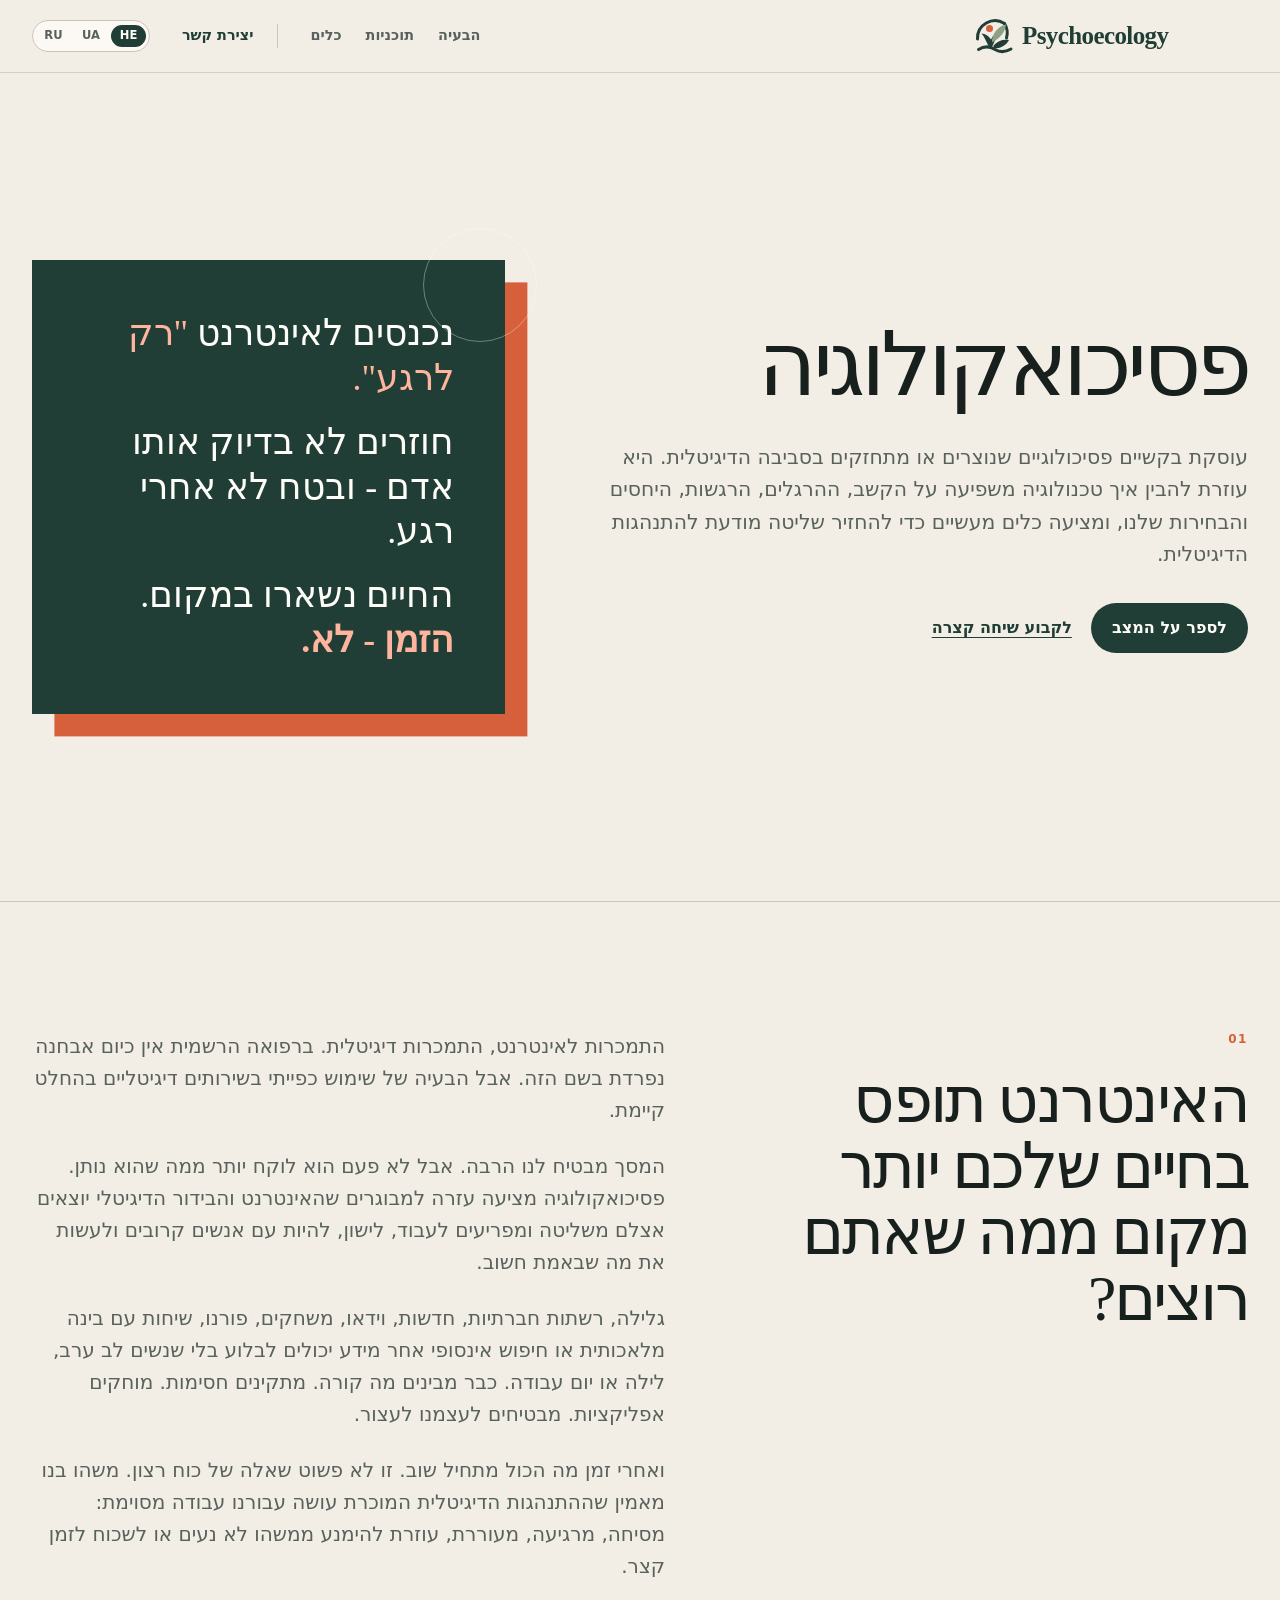
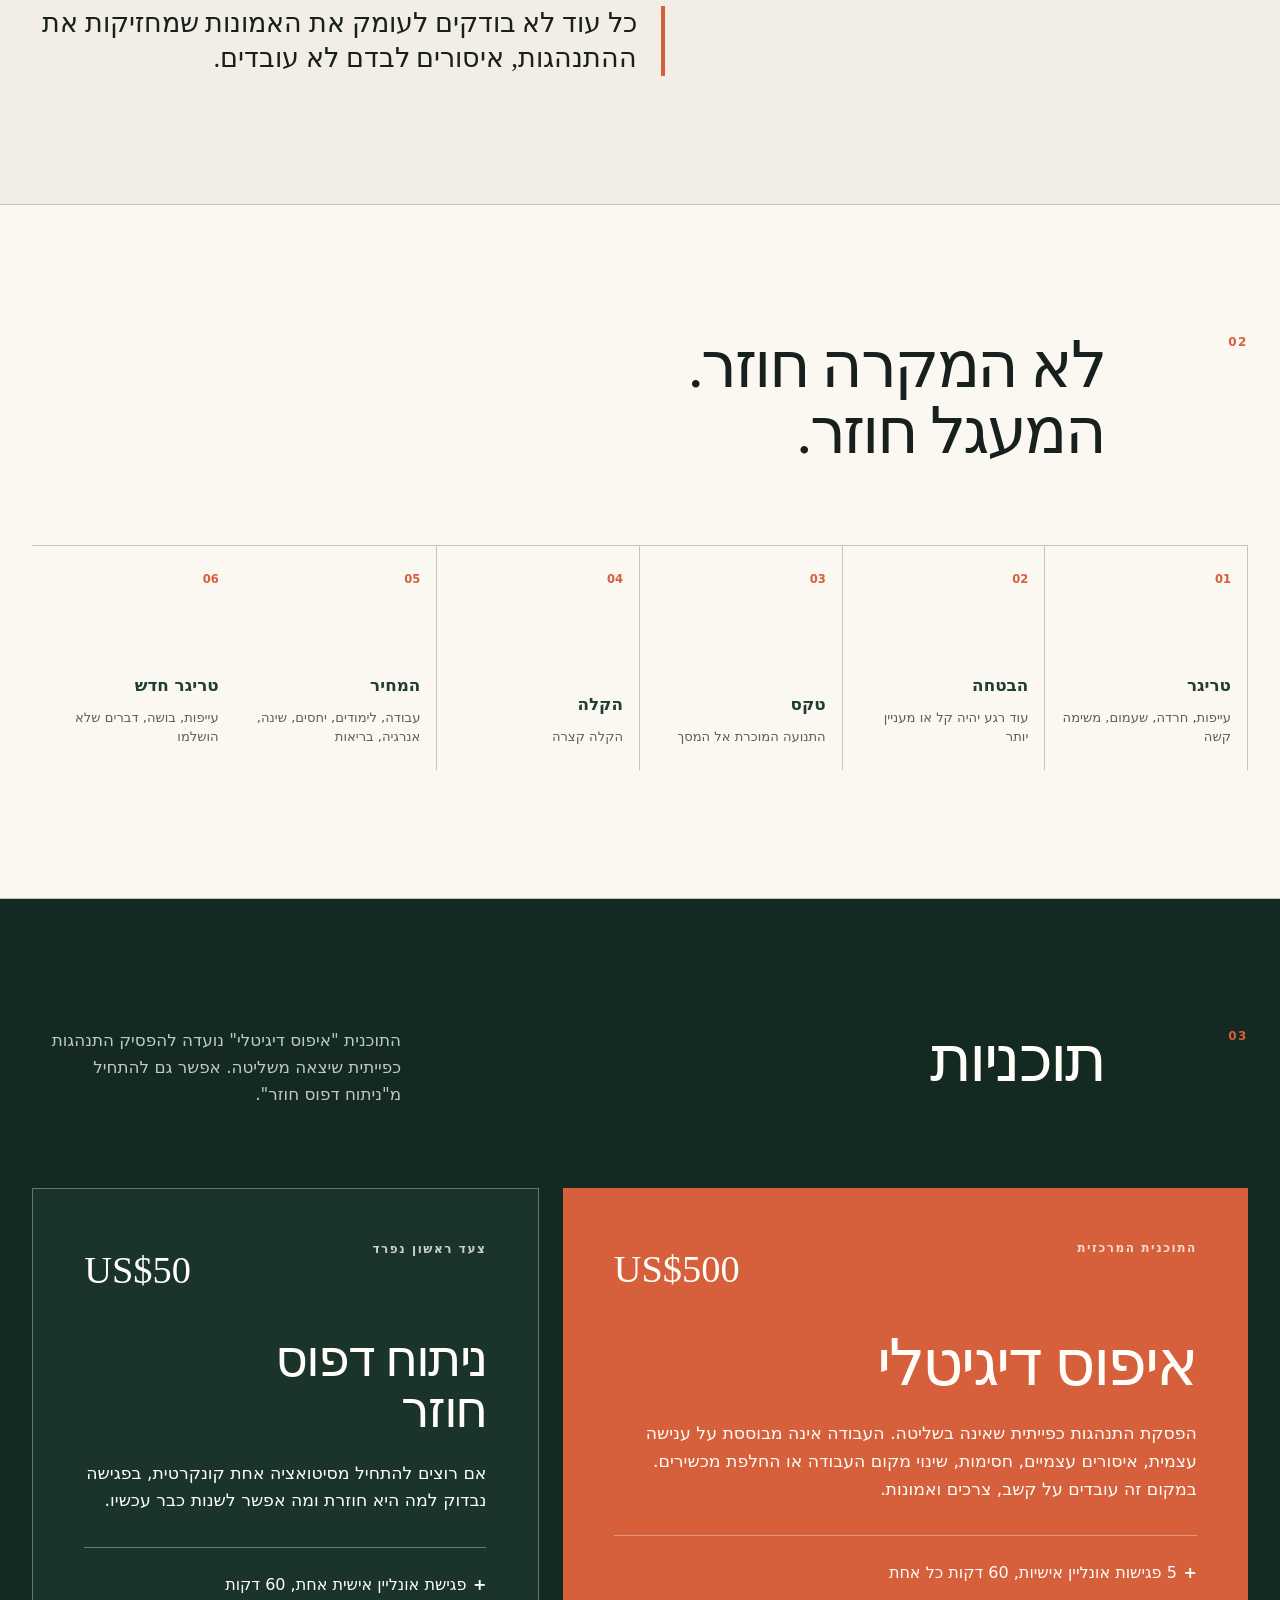
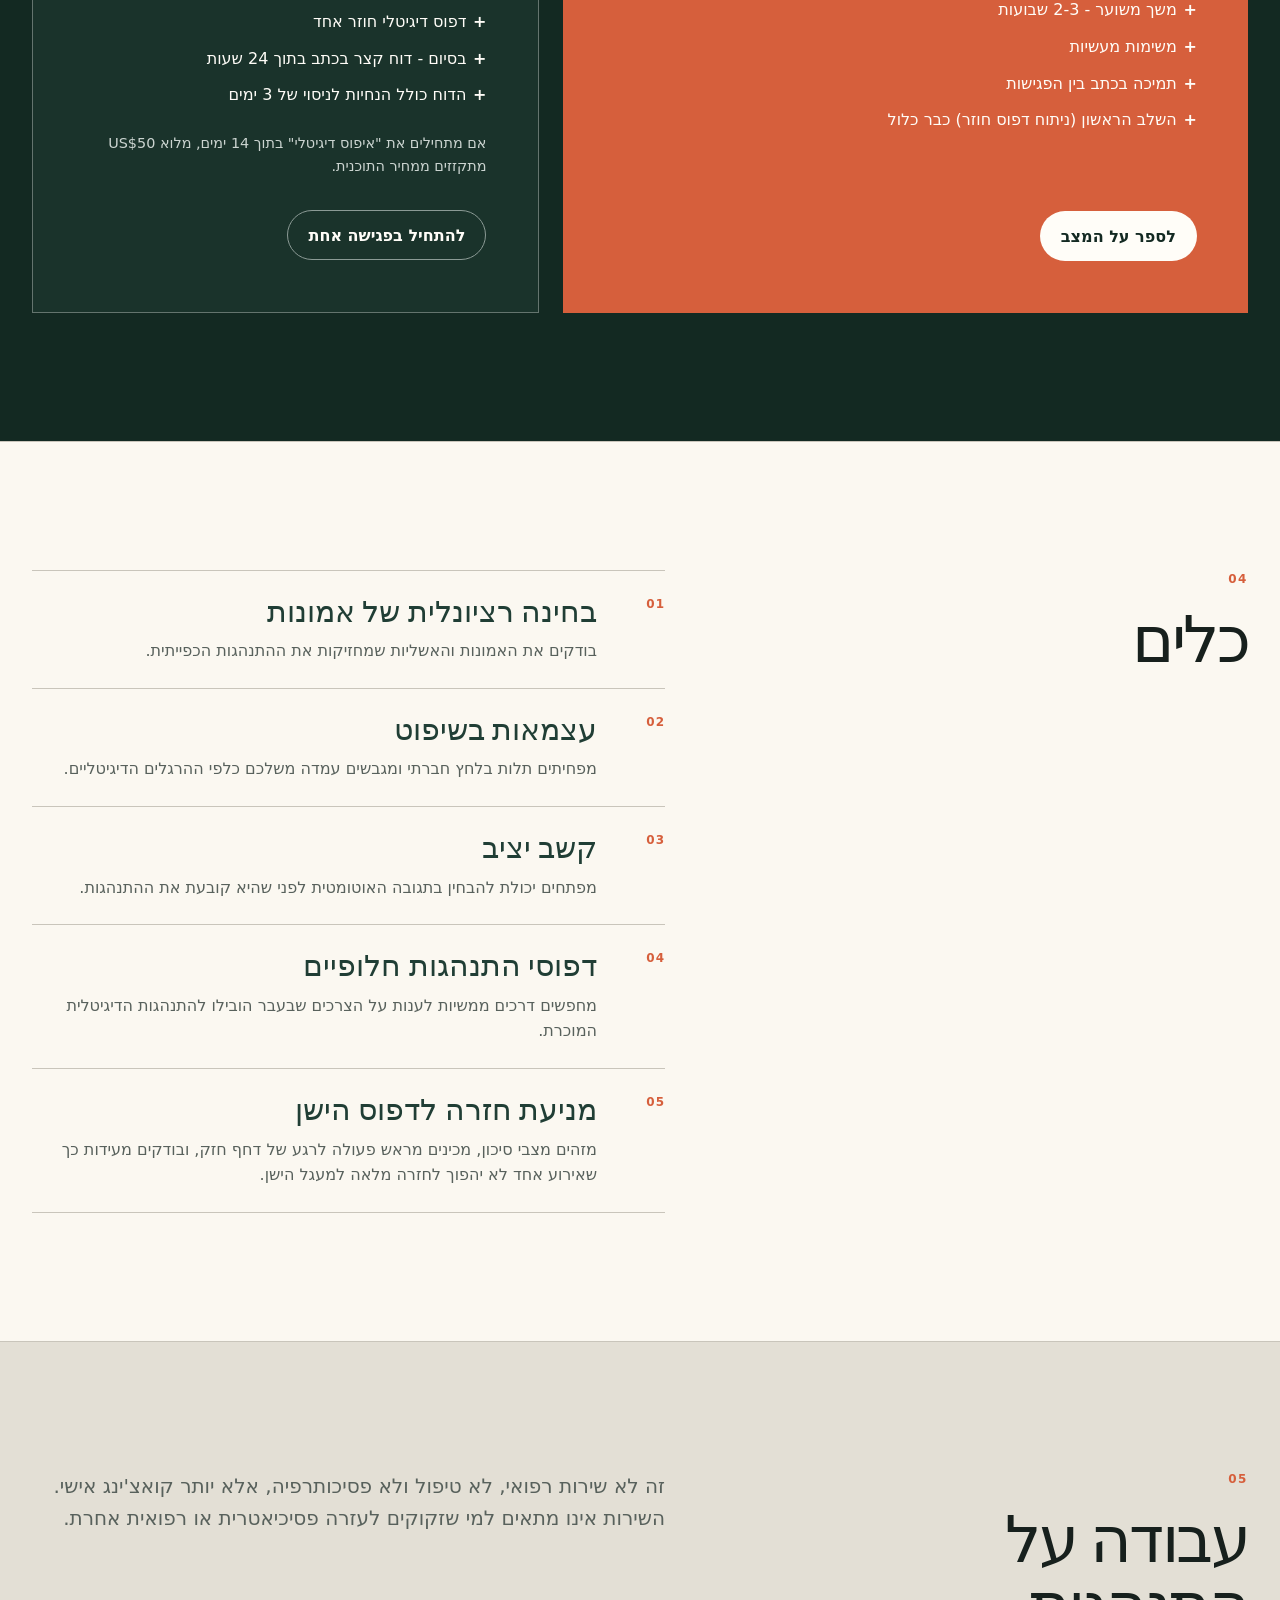
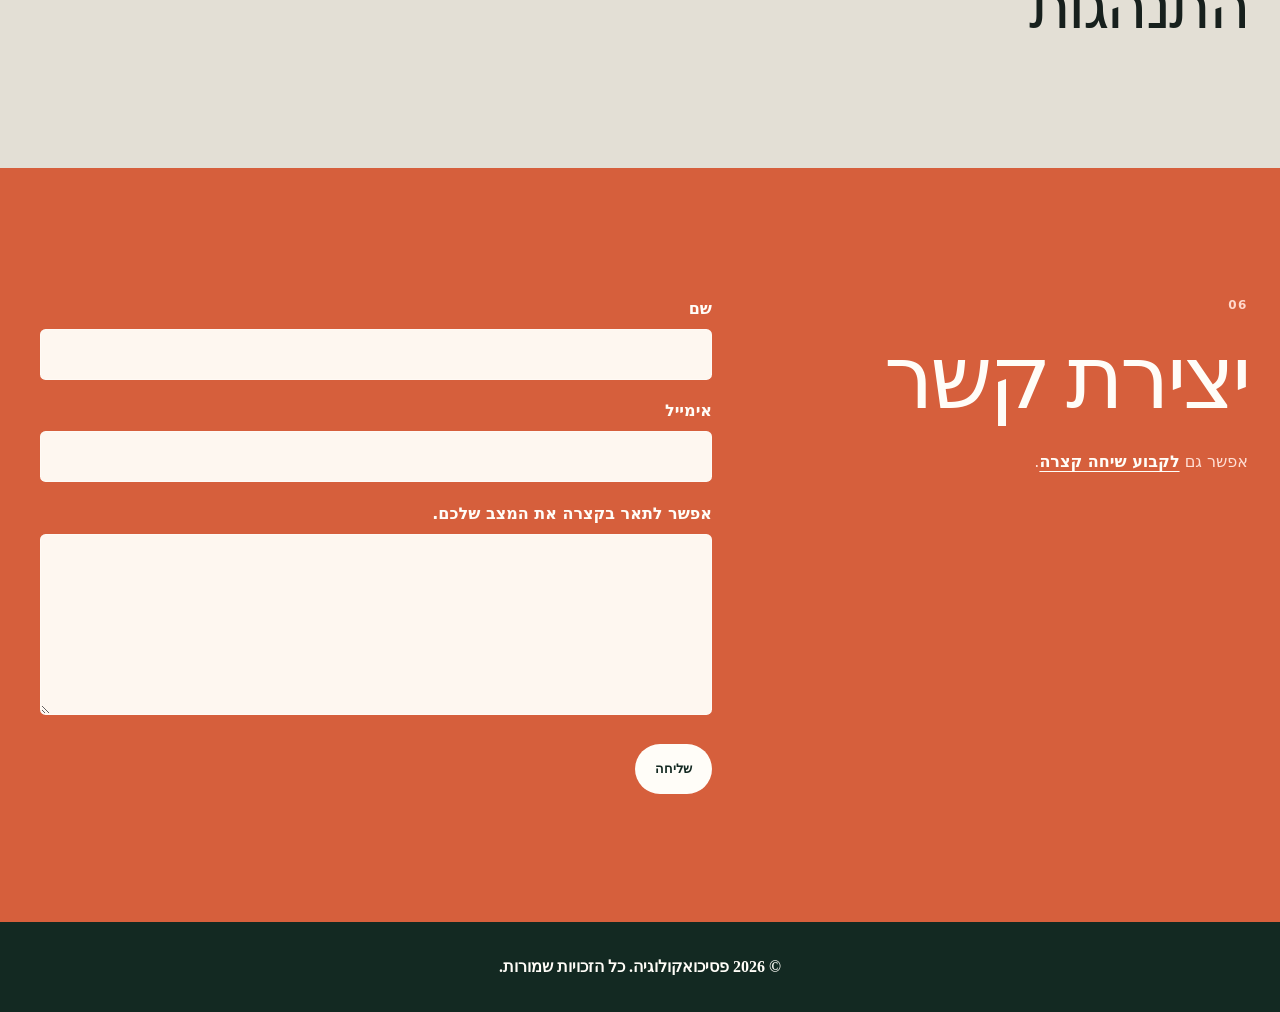
==== he/index.html @ 7402ca93 "Add Hebrew Psychoecology page" ====
<!doctype html>
<html lang="he" dir="rtl">
<head>
  <meta charset="utf-8">
  <meta name="viewport" content="width=device-width, initial-scale=1">
  <meta name="description" content="פסיכואקולוגיה - כלים מעשיים לחיים בסביבה דיגיטלית ועזרה למבוגרים שמתקשים לשלוט בשימוש באינטרנט ובשירותים דיגיטליים.">
  <link rel="canonical" href="https://psychoecology.com/he/">
  <link rel="alternate" hreflang="ru" href="https://psychoecology.com/">
  <link rel="alternate" hreflang="uk" href="https://psychoecology.com/uk/">
  <link rel="alternate" hreflang="he" href="https://psychoecology.com/he/">
  <link rel="alternate" hreflang="x-default" href="https://psychoecology.com/">
  <link rel="icon" type="image/svg+xml" sizes="any" href="../assets/favicon-v3.svg?v=3">
  <title>פסיכואקולוגיה | עזרה בשימוש כפייתי באינטרנט ובדיגיטל</title>
  <link rel="stylesheet" href="../styles.css">
  <link rel="stylesheet" href="../multilingual.css">
</head>
<body>
  <a class="skip-link" href="#content">מעבר לתוכן</a>

  <header class="site-header">
    <div class="shell header-inner">
      <a class="wordmark" href="#top" aria-label="Psychoecology, תחילת העמוד"><img src="../assets/psychoecology-logo-v3.svg" alt="Psychoecology"></a>
      <nav aria-label="ניווט ראשי">
        <a href="#problem">הבעיה</a>
        <a href="#offers">תוכניות</a>
        <a href="#approach">כלים</a>
      </nav>
      <a class="header-contact" href="#contact">יצירת קשר</a>
      <div class="language-switcher" dir="ltr" aria-label="שפה">
        <a href="/" aria-label="Русский">RU</a>
        <a href="/uk/" aria-label="Українська">UA</a>
        <a href="/he/" aria-current="page" aria-label="עברית">HE</a>
      </div>
    </div>
  </header>

  <main id="content">
    <section class="hero" id="top" aria-labelledby="page-title">
      <div class="shell hero-grid">
        <div class="hero-copy">
          <h1 id="page-title">פסיכואקולוגיה</h1>
          <p class="hero-lead">עוסקת בקשיים פסיכולוגיים שנוצרים או מתחזקים בסביבה הדיגיטלית. היא עוזרת להבין איך טכנולוגיה משפיעה על הקשב, ההרגלים, הרגשות, היחסים והבחירות שלנו, ומציעה כלים מעשיים כדי להחזיר שליטה מודעת להתנהגות הדיגיטלית.</p>
          <div class="hero-actions">
            <a class="button button-primary" href="#contact">לספר על המצב</a>
            <a class="text-link" href="https://calendly.com/psychoecology/20min" target="_blank" rel="noopener noreferrer">לקבוע שיחה קצרה</a>
          </div>
        </div>

        <blockquote class="opening">
          <p>נכנסים לאינטרנט <span>"רק לרגע".</span></p>
          <p>חוזרים לא בדיוק אותו אדם - ובטח לא אחרי רגע.</p>
          <p>החיים נשארו במקום. <strong>הזמן - לא.</strong></p>
        </blockquote>
      </div>
    </section>

    <section class="section recognition" id="problem" aria-labelledby="problem-title">
      <div class="shell split">
        <div>
          <p class="section-number">01</p>
          <h2 id="problem-title">האינטרנט תופס בחיים שלכם יותר מקום ממה שאתם רוצים?</h2>
        </div>
        <div class="body-copy">
          <p>התמכרות לאינטרנט, התמכרות דיגיטלית. ברפואה הרשמית אין כיום אבחנה נפרדת בשם הזה. אבל הבעיה של שימוש כפייתי בשירותים דיגיטליים בהחלט קיימת.</p>
          <p>המסך מבטיח לנו הרבה. אבל לא פעם הוא לוקח יותר ממה שהוא נותן. פסיכואקולוגיה מציעה עזרה למבוגרים שהאינטרנט והבידור הדיגיטלי יוצאים אצלם משליטה ומפריעים לעבוד, לישון, להיות עם אנשים קרובים ולעשות את מה שבאמת חשוב.</p>
          <p>גלילה, רשתות חברתיות, חדשות, וידאו, משחקים, פורנו, שיחות עם בינה מלאכותית או חיפוש אינסופי אחר מידע יכולים לבלוע בלי שנשים לב ערב, לילה או יום עבודה. כבר מבינים מה קורה. מתקינים חסימות. מוחקים אפליקציות. מבטיחים לעצמנו לעצור.</p>
          <p>ואחרי זמן מה הכול מתחיל שוב. זו לא פשוט שאלה של כוח רצון. משהו בנו מאמין שההתנהגות הדיגיטלית המוכרת עושה עבורנו עבודה מסוימת: מסיחה, מרגיעה, מעוררת, עוזרת להימנע ממשהו לא נעים או לשכוח לזמן קצר.</p>
          <p class="pull-line">כל עוד לא בודקים לעומק את האמונות שמחזיקות את ההתנהגות, איסורים לבדם לא עובדים.</p>
        </div>
      </div>
    </section>

    <section class="section loop-section" aria-labelledby="loop-title">
      <div class="shell">
        <div class="section-heading">
          <p class="section-number">02</p>
          <h2 id="loop-title">לא המקרה חוזר. המעגל חוזר.</h2>
        </div>
        <ol class="loop" aria-label="מעגל של התנהגות דיגיטלית">
          <li><span>01</span><strong>טריגר</strong><small>עייפות, חרדה, שעמום, משימה קשה</small></li>
          <li><span>02</span><strong>הבטחה</strong><small>עוד רגע יהיה קל או מעניין יותר</small></li>
          <li><span>03</span><strong>טקס</strong><small>התנועה המוכרת אל המסך</small></li>
          <li><span>04</span><strong>הקלה</strong><small>הקלה קצרה</small></li>
          <li><span>05</span><strong>המחיר</strong><small>עבודה, לימודים, יחסים, שינה, אנרגיה, בריאות</small></li>
          <li><span>06</span><strong>טריגר חדש</strong><small>עייפות, בושה, דברים שלא הושלמו</small></li>
        </ol>
      </div>
    </section>

    <section class="section offers-section" id="offers" aria-labelledby="offers-title">
      <div class="shell">
        <div class="section-heading narrow-heading">
          <p class="section-number">03</p>
          <h2 id="offers-title">תוכניות</h2>
          <p>התוכנית "איפוס דיגיטלי" נועדה להפסיק התנהגות כפייתית שיצאה משליטה. אפשר גם להתחיל מ"ניתוח דפוס חוזר".</p>
        </div>

        <div class="offer-grid">
          <article class="offer offer-primary">
            <div class="offer-topline">
              <p class="offer-label">התוכנית המרכזית</p>
              <p class="price"><span dir="ltr">US$500</span></p>
            </div>
            <h3>איפוס דיגיטלי</h3>
            <p class="offer-intro">הפסקת התנהגות כפייתית שאינה בשליטה. העבודה אינה מבוססת על ענישה עצמית, איסורים עצמיים, חסימות, שינוי מקום העבודה או החלפת מכשירים. במקום זה עובדים על קשב, צרכים ואמונות.</p>
            <ul>
              <li>5 פגישות אונליין אישיות, 60 דקות כל אחת</li>
              <li>משך משוער - 2-3 שבועות</li>
              <li>משימות מעשיות</li>
              <li>תמיכה בכתב בין הפגישות</li>
              <li>השלב הראשון (ניתוח דפוס חוזר) כבר כלול</li>
            </ul>
            <a class="button button-light" href="#contact">לספר על המצב</a>
          </article>

          <article class="offer offer-secondary">
            <div class="offer-topline">
              <p class="offer-label">צעד ראשון נפרד</p>
              <p class="price"><span dir="ltr">US$50</span></p>
            </div>
            <h3>ניתוח דפוס חוזר</h3>
            <p class="offer-intro">אם רוצים להתחיל מסיטואציה אחת קונקרטית, בפגישה נבדוק למה היא חוזרת ומה אפשר לשנות כבר עכשיו.</p>
            <ul>
              <li>פגישת אונליין אישית אחת, 60 דקות</li>
              <li>דפוס דיגיטלי חוזר אחד</li>
              <li>בסיום - דוח קצר בכתב בתוך 24 שעות</li>
              <li>הדוח כולל הנחיות לניסוי של 3 ימים</li>
            </ul>
            <p class="credit">אם מתחילים את "איפוס דיגיטלי" בתוך 14 ימים, מלוא <span dir="ltr">US$50</span> מתקזזים ממחיר התוכנית.</p>
            <a class="button button-outline" href="#contact">להתחיל בפגישה אחת</a>
          </article>
        </div>
      </div>
    </section>

    <section class="section approach" id="approach" aria-labelledby="approach-title">
      <div class="shell split">
        <div>
          <p class="section-number">04</p>
          <h2 id="approach-title">כלים</h2>
        </div>
        <ol class="method-points">
          <li><span>01</span><div><h3>בחינה רציונלית של אמונות</h3><p>בודקים את האמונות והאשליות שמחזיקות את ההתנהגות הכפייתית.</p></div></li>
          <li><span>02</span><div><h3>עצמאות בשיפוט</h3><p>מפחיתים תלות בלחץ חברתי ומגבשים עמדה משלכם כלפי ההרגלים הדיגיטליים.</p></div></li>
          <li><span>03</span><div><h3>קשב יציב</h3><p>מפתחים יכולת להבחין בתגובה האוטומטית לפני שהיא קובעת את ההתנהגות.</p></div></li>
          <li><span>04</span><div><h3>דפוסי התנהגות חלופיים</h3><p>מחפשים דרכים ממשיות לענות על הצרכים שבעבר הובילו להתנהגות הדיגיטלית המוכרת.</p></div></li>
          <li><span>05</span><div><h3>מניעת חזרה לדפוס הישן</h3><p>מזהים מצבי סיכון, מכינים מראש פעולה לרגע של דחף חזק, ובודקים מעידות כך שאירוע אחד לא יהפוך לחזרה מלאה למעגל הישן.</p></div></li>
        </ol>
      </div>
    </section>

    <section class="section testimonials" hidden aria-labelledby="testimonials-title">
      <div class="shell">
        <p class="section-number">05</p>
        <h2 id="testimonials-title">המלצות</h2>
      </div>
    </section>

    <section class="section boundaries" aria-labelledby="boundaries-title">
      <div class="shell split">
        <div>
          <p class="section-number">05</p>
          <h2 id="boundaries-title">עבודה על התנהגות</h2>
        </div>
        <div class="body-copy">
          <p>זה לא שירות רפואי, לא טיפול ולא פסיכותרפיה, אלא יותר קואצ'ינג אישי. השירות אינו מתאים למי שזקוקים לעזרה פסיכיאטרית או רפואית אחרת.</p>
        </div>
      </div>
    </section>

    <section class="contact-section" id="contact" aria-labelledby="contact-title">
      <div class="shell contact-grid" style="gap: clamp(4rem, 10vw, 9rem);">
        <div>
          <p class="section-number light-number">06</p>
          <h2 id="contact-title" style="font-size: clamp(3rem, 7vw, 5.5rem);">יצירת קשר</h2>
          <p class="contact-secondary">אפשר גם <a href="https://calendly.com/psychoecology/20min" target="_blank" rel="noopener noreferrer">לקבוע שיחה קצרה</a>.</p>
        </div>
        <div>
          <form class="contact-form" action="https://formspree.io/f/xdeonpbv" method="post">
            <input type="hidden" name="_subject" value="הודעה חדשה מ-psychoecology.com (HE)">
            <input type="hidden" name="_next" value="https://psychoecology.com/he/?sent=1#contact">

            <div class="form-field">
              <label for="name">שם</label>
              <input id="name" name="name" type="text" autocomplete="name" required>
            </div>

            <div class="form-field">
              <label for="email">אימייל</label>
              <input id="email" name="email" type="email" autocomplete="email" required>
            </div>

            <div class="form-field">
              <label for="message">אפשר לתאר בקצרה את המצב שלכם.</label>
              <textarea id="message" name="message" rows="6" required></textarea>
            </div>

            <button class="button button-light" type="submit">שליחה</button>
            <p class="form-success" id="form-success" role="status" hidden>ההודעה נשלחה. תודה.</p>
          </form>
        </div>
      </div>
    </section>
  </main>

  <footer>
    <div class="shell footer-inner" style="justify-content: center; text-align: center;">
      <p>© 2026 פסיכואקולוגיה. כל הזכויות שמורות.</p>
    </div>
  </footer>
  <script>
    if (new URLSearchParams(window.location.search).get("sent") === "1") {
      document.getElementById("form-success").hidden = false;
    }
  </script>
</body>
</html>
---- styles.css ----
:root {
  color-scheme: light;
  --paper: #f2eee5;
  --paper-bright: #fbf8f1;
  --ink: #17201d;
  --muted: #58615c;
  --forest: #203e35;
  --forest-dark: #132922;
  --signal: #d65f3c;
  --line: #c9c5bb;
  --white: #fffdf8;
}

* {
  box-sizing: border-box;
}

html {
  scroll-behavior: smooth;
}

body {
  margin: 0;
  background: var(--paper);
  color: var(--ink);
  font-family: Inter, ui-sans-serif, system-ui, -apple-system, BlinkMacSystemFont, "Segoe UI", sans-serif;
  line-height: 1.6;
}

a {
  color: inherit;
}

.skip-link {
  position: fixed;
  top: 0.75rem;
  left: 0.75rem;
  z-index: 100;
  padding: 0.7rem 1rem;
  background: var(--white);
  color: var(--ink);
  transform: translateY(-150%);
}

.skip-link:focus {
  transform: translateY(0);
}

.shell {
  width: min(100% - 2.5rem, 76rem);
  margin-inline: auto;
}

.site-header {
  position: sticky;
  top: 0;
  z-index: 20;
  border-bottom: 1px solid rgb(23 32 29 / 14%);
  background: rgb(242 238 229 / 92%);
  backdrop-filter: blur(14px);
}

.header-inner {
  min-height: 4.5rem;
  display: flex;
  align-items: center;
  gap: 2rem;
}

.wordmark {
  margin-right: auto;
  color: var(--forest);
  font-family: Georgia, "Times New Roman", serif;
  font-size: 1.25rem;
  font-weight: 700;
  text-decoration: none;
}

nav {
  display: flex;
  align-items: center;
  gap: 1.5rem;
}

nav a,
.header-contact {
  color: var(--muted);
  font-size: 0.9rem;
  font-weight: 650;
  text-decoration: none;
}

nav a:hover,
.header-contact:hover,
nav a:focus-visible,
.header-contact:focus-visible {
  color: var(--signal);
}

.header-contact {
  padding-left: 1.5rem;
  border-left: 1px solid var(--line);
  color: var(--forest);
}

.hero {
  min-height: calc(100vh - 4.5rem);
  display: grid;
  align-items: center;
  padding: clamp(4rem, 8vw, 7rem) 0;
  overflow: hidden;
}

.hero-grid {
  display: grid;
  grid-template-columns: minmax(0, 1.15fr) minmax(19rem, 0.85fr);
  gap: clamp(3rem, 8vw, 7rem);
  align-items: center;
}

.eyebrow,
.section-number,
.offer-label {
  margin: 0 0 1.2rem;
  color: var(--signal);
  font-size: 0.75rem;
  font-weight: 800;
  letter-spacing: 0.13em;
  text-transform: uppercase;
}

h1,
h2,
h3,
.opening {
  font-family: Georgia, "Times New Roman", serif;
}

h1 {
  max-width: 13ch;
  margin: 0;
  font-size: clamp(3rem, 7vw, 6.4rem);
  font-weight: 500;
  letter-spacing: -0.05em;
  line-height: 0.98;
}

.hero-lead {
  max-width: 42rem;
  margin: 2rem 0 0;
  color: var(--muted);
  font-size: clamp(1.05rem, 2vw, 1.27rem);
}

.hero-actions {
  margin-top: 2rem;
  display: flex;
  flex-wrap: wrap;
  gap: 1.2rem;
  align-items: center;
}

.button {
  min-height: 3.15rem;
  display: inline-flex;
  align-items: center;
  justify-content: center;
  padding: 0.75rem 1.25rem;
  border: 1px solid transparent;
  border-radius: 999px;
  font-weight: 750;
  line-height: 1.2;
  text-align: center;
  text-decoration: none;
  transition: transform 160ms ease, background 160ms ease, color 160ms ease;
}

.button:hover {
  transform: translateY(-2px);
}

.button:focus-visible,
a:focus-visible {
  outline: 3px solid var(--signal);
  outline-offset: 4px;
}

.button-primary {
  background: var(--forest);
  color: var(--white);
}

.button-primary:hover {
  background: var(--forest-dark);
}

.text-link {
  color: var(--forest);
  font-weight: 750;
  text-underline-offset: 0.25rem;
}

.quick-facts {
  margin: 2.5rem 0 0;
  padding: 1rem 0 0;
  display: flex;
  flex-wrap: wrap;
  gap: 0.5rem 1.5rem;
  border-top: 1px solid var(--line);
  color: var(--muted);
  font-size: 0.88rem;
  list-style: none;
}

.quick-facts li::before {
  content: "+";
  margin-right: 0.45rem;
  color: var(--signal);
  font-weight: 800;
}

.opening {
  position: relative;
  margin: 0;
  padding: clamp(2rem, 4vw, 3.5rem);
  background: var(--forest);
  color: var(--white);
  box-shadow: 1.4rem 1.4rem 0 var(--signal);
  font-size: clamp(1.4rem, 2.8vw, 2.3rem);
  line-height: 1.25;
}

.opening::before {
  content: "";
  position: absolute;
  top: -2rem;
  right: -2rem;
  width: 7rem;
  height: 7rem;
  border: 1px solid rgb(255 253 248 / 35%);
  border-radius: 50%;
}

.opening p {
  margin: 0;
}

.opening p + p {
  margin-top: 1.2rem;
}

.opening span,
.opening strong {
  color: #ffb49d;
}

.section {
  padding: clamp(5rem, 10vw, 9rem) 0;
  border-top: 1px solid var(--line);
}

.split {
  display: grid;
  grid-template-columns: minmax(0, 0.85fr) minmax(0, 1.15fr);
  gap: clamp(3rem, 9vw, 8rem);
  align-items: start;
}

h2 {
  max-width: 15ch;
  margin: 0;
  font-size: clamp(2.4rem, 5vw, 4.8rem);
  font-weight: 500;
  letter-spacing: -0.04em;
  line-height: 1.03;
}

.body-copy {
  max-width: 42rem;
  color: var(--muted);
  font-size: clamp(1.05rem, 1.8vw, 1.25rem);
}

.body-copy p {
  margin: 0;
}

.body-copy p + p {
  margin-top: 1.5rem;
}

.pull-line {
  padding-left: 1.5rem;
  border-left: 4px solid var(--signal);
  color: var(--ink);
  font-family: Georgia, "Times New Roman", serif;
  font-size: 1.35em;
  line-height: 1.3;
}

.loop-section {
  background: var(--paper-bright);
}

.section-heading {
  display: grid;
  grid-template-columns: 7rem 1fr;
  gap: 2rem;
  align-items: start;
}

.loop {
  margin: clamp(3rem, 7vw, 5rem) 0 0;
  padding: 0;
  display: grid;
  grid-template-columns: repeat(6, 1fr);
  border-top: 1px solid var(--line);
  list-style: none;
}

.loop li {
  min-height: 14rem;
  padding: 1.5rem 1rem 1.5rem 0;
  display: flex;
  flex-direction: column;
  border-right: 1px solid var(--line);
}

.loop li + li {
  padding-left: 1rem;
}

.loop li:last-child {
  border-right: 0;
}

.loop span {
  color: var(--signal);
  font-size: 0.72rem;
  font-weight: 800;
}

.loop strong {
  margin-top: auto;
  color: var(--forest);
  font-size: 1.05rem;
}

.loop small {
  margin-top: 0.55rem;
  color: var(--muted);
  font-size: 0.82rem;
  line-height: 1.45;
}

.offers-section {
  background: var(--forest-dark);
  color: var(--white);
}

.narrow-heading {
  grid-template-columns: 7rem minmax(0, 1fr) minmax(18rem, 0.55fr);
}

.narrow-heading p:last-child {
  margin: 0;
  align-self: end;
  color: #bdc9c4;
  font-size: 1.05rem;
}

.offer-grid {
  margin-top: clamp(3rem, 7vw, 5rem);
  display: grid;
  grid-template-columns: 1.15fr 0.85fr;
  gap: 1.5rem;
  align-items: stretch;
}

.offer {
  padding: clamp(2rem, 4vw, 3.5rem);
  display: flex;
  flex-direction: column;
}

.offer-primary {
  background: var(--signal);
  color: var(--white);
}

.offer-secondary {
  border: 1px solid #64746e;
  background: #1a332b;
}

.offer-topline {
  display: flex;
  justify-content: space-between;
  gap: 1rem;
  align-items: start;
}

.offer-label {
  color: inherit;
  opacity: 0.78;
}

.price {
  margin: 0;
  font-family: Georgia, "Times New Roman", serif;
  font-size: clamp(1.6rem, 3vw, 2.4rem);
}

.offer h3 {
  max-width: 12ch;
  margin: 2rem 0 0;
  font-size: clamp(2.2rem, 5vw, 4.5rem);
  font-weight: 500;
  letter-spacing: -0.04em;
  line-height: 1;
}

.offer-secondary h3 {
  font-size: clamp(2rem, 4vw, 3.4rem);
}

.offer-intro {
  max-width: 38rem;
  margin: 1.5rem 0 0;
  font-size: 1.08rem;
}

.offer ul {
  margin: 2rem 0;
  padding: 1.5rem 0 0;
  border-top: 1px solid rgb(255 253 248 / 35%);
  list-style: none;
}

.offer li {
  position: relative;
  padding-left: 1.25rem;
}

.offer li + li {
  margin-top: 0.7rem;
}

.offer li::before {
  content: "+";
  position: absolute;
  left: 0;
  font-weight: 850;
}

.credit {
  margin: -0.5rem 0 2rem;
  color: #cbd4d0;
  font-size: 0.9rem;
}

.button-light {
  width: fit-content;
  margin-top: auto;
  background: var(--white);
  color: var(--forest-dark);
}

.button-outline {
  width: fit-content;
  margin-top: auto;
  border-color: #8b9a95;
  color: var(--white);
}

.button-outline:hover {
  border-color: var(--white);
  background: var(--white);
  color: var(--forest-dark);
}

.approach {
  background: var(--paper-bright);
}

.method-points {
  max-width: 44rem;
  margin: 0;
  padding: 0;
  list-style: none;
}

.method-points li {
  display: grid;
  grid-template-columns: 3rem 1fr;
  gap: 1.25rem;
  padding: 1.5rem 0;
  border-top: 1px solid var(--line);
}

.method-points li:last-child {
  border-bottom: 1px solid var(--line);
}

.method-points span {
  color: var(--signal);
  font-size: 0.75rem;
  font-weight: 800;
  letter-spacing: 0.08em;
}

.method-points h3 {
  margin: 0;
  color: var(--forest);
  font-family: Georgia, "Times New Roman", serif;
  font-size: clamp(1.35rem, 2.5vw, 1.85rem);
  font-weight: 500;
  line-height: 1.15;
}

.method-points p {
  margin: 0.6rem 0 0;
  color: var(--muted);
}

.evidence-grid {
  display: grid;
  grid-template-columns: 0.9fr 0.45fr 0.65fr;
  gap: clamp(2rem, 6vw, 5rem);
  align-items: start;
}

.evidence-number {
  margin: -1rem 0 0;
  color: var(--signal);
  font-family: Georgia, "Times New Roman", serif;
  font-size: clamp(6rem, 13vw, 11rem);
  line-height: 0.9;
}

.evidence-card p:last-child,
.evidence-note {
  color: var(--muted);
}

.evidence-note p {
  margin: 0;
}

.evidence-note p + p {
  margin-top: 1.25rem;
}

.evidence-note strong {
  color: var(--ink);
}

.boundaries {
  background: #e3dfd5;
}

.contact-section {
  padding: clamp(5rem, 10vw, 9rem) 0;
  background: var(--signal);
  color: var(--white);
}

.contact-grid {
  display: grid;
  grid-template-columns: minmax(0, 0.75fr) minmax(0, 1.25fr);
  gap: clamp(3rem, 9vw, 8rem);
}

.contact-section h2 {
  max-width: none;
  font-size: clamp(3.5rem, 9vw, 8rem);
}

.contact-secondary {
  max-width: 24rem;
  margin: 1.5rem 0 0;
  color: #ffe0d6;
}

.contact-secondary a {
  color: var(--white);
  font-weight: 750;
  text-underline-offset: 0.25rem;
}

.light-number {
  color: #ffd8cc;
}

.contact-lead {
  max-width: 42rem;
  margin: 0 0 2rem;
  font-size: clamp(1.2rem, 2.5vw, 1.65rem);
}

.email-line {
  margin: 1.5rem 0 0;
}

footer a {
  font-weight: 750;
  text-underline-offset: 0.25rem;
}

.form-pending {
  max-width: 42rem;
  padding: 1.5rem;
  border: 1px solid rgb(255 253 248 / 55%);
  background: rgb(19 41 34 / 18%);
}

.form-pending p {
  margin: 0;
}

.form-pending p + p {
  margin-top: 0.65rem;
}

.privacy-note {
  max-width: 40rem;
  margin: 1.5rem 0 0;
  color: #ffe0d6;
  font-size: 0.86rem;
}

.contact-form {
  max-width: 42rem;
}

.form-field + .form-field {
  margin-top: 1.15rem;
}

.form-field label {
  display: block;
  margin-bottom: 0.45rem;
  font-weight: 750;
}

.form-field input,
.form-field textarea {
  width: 100%;
  border: 1px solid rgb(255 253 248 / 70%);
  border-radius: 0.35rem;
  background: rgb(255 253 248 / 96%);
  color: var(--ink);
  font: inherit;
}

.form-field input {
  min-height: 3.2rem;
  padding: 0.7rem 0.85rem;
}

.form-field textarea {
  min-height: 10rem;
  padding: 0.8rem 0.85rem;
  resize: vertical;
}

.form-field input:focus,
.form-field textarea:focus {
  outline: 3px solid var(--forest-dark);
  outline-offset: 2px;
}

.contact-form .button {
  margin-top: 1.35rem;
  border: 0;
  cursor: pointer;
}

.form-success {
  margin: 1rem 0 0;
  padding: 0.8rem 1rem;
  border-left: 4px solid var(--forest-dark);
  background: rgb(19 41 34 / 18%);
  font-weight: 750;
}

footer {
  padding: 2rem 0;
  background: var(--forest-dark);
  color: #b7c3be;
}

.footer-inner {
  display: flex;
  flex-wrap: wrap;
  justify-content: space-between;
  gap: 1rem 2rem;
}

.footer-inner p {
  margin: 0;
}

.footer-inner p:first-child {
  color: var(--white);
  font-family: Georgia, "Times New Roman", serif;
  font-weight: 700;
}

@media (max-width: 62rem) {
  .hero-grid,
  .split,
  .contact-grid {
    grid-template-columns: 1fr;
  }

  .opening {
    max-width: 42rem;
  }

  .section-heading,
  .narrow-heading {
    grid-template-columns: 5rem 1fr;
  }

  .narrow-heading p:last-child {
    grid-column: 2;
  }

  .loop {
    grid-template-columns: repeat(3, 1fr);
  }

  .loop li:nth-child(3) {
    border-right: 0;
  }

  .loop li:nth-child(n + 4) {
    border-top: 1px solid var(--line);
  }

  .offer-grid,
  .evidence-grid {
    grid-template-columns: 1fr;
  }

  .evidence-card {
    display: grid;
    grid-template-columns: 10rem 1fr;
    gap: 2rem;
    align-items: center;
  }
}

@media (max-width: 44rem) {
  .shell {
    width: min(100% - 1.5rem, 76rem);
  }

  .site-header nav {
    display: none;
  }

  .header-inner {
    min-height: 4rem;
  }

  .header-contact {
    padding-left: 0;
    border-left: 0;
  }

  .hero {
    min-height: auto;
    padding-top: 3.5rem;
  }

  h1 {
    font-size: clamp(2.8rem, 15vw, 4.6rem);
  }

  .opening {
    margin-right: 0.8rem;
    box-shadow: 0.8rem 0.8rem 0 var(--signal);
    font-size: 1.45rem;
  }

  .section-heading,
  .narrow-heading {
    grid-template-columns: 1fr;
    gap: 0;
  }

  .narrow-heading p:last-child {
    grid-column: 1;
    margin-top: 1.5rem;
  }

  .loop {
    grid-template-columns: 1fr 1fr;
  }

  .loop li,
  .loop li:nth-child(3) {
    min-height: 11rem;
    border-right: 1px solid var(--line);
    border-top: 1px solid var(--line);
  }

  .loop li:nth-child(odd) {
    padding-left: 0;
  }

  .loop li:nth-child(even) {
    border-right: 0;
  }

  .offer {
    padding: 1.5rem;
  }

  .offer-topline {
    display: block;
  }

  .price {
    margin-top: 0.5rem;
  }

  .evidence-card {
    grid-template-columns: 7rem 1fr;
    gap: 1rem;
  }

  .evidence-number {
    font-size: 7rem;
  }

  .button {
    width: 100%;
  }

  .hero-actions .text-link {
    width: 100%;
    text-align: center;
  }

  .footer-inner {
    display: grid;
  }
}

@media (prefers-reduced-motion: reduce) {
  html {
    scroll-behavior: auto;
  }

  .button {
    transition: none;
  }
}
---- multilingual.css ----
.language-switcher {
  display: flex;
  align-items: center;
  gap: 0.2rem;
  padding: 0.2rem;
  border: 1px solid var(--line);
  border-radius: 999px;
  background: rgb(255 253 248 / 72%);
  flex: 0 0 auto;
}

.language-switcher a {
  min-width: 2.15rem;
  padding: 0.35rem 0.5rem;
  border-radius: 999px;
  color: var(--muted);
  font-size: 0.72rem;
  font-weight: 800;
  line-height: 1;
  text-align: center;
  text-decoration: none;
}

.language-switcher a:hover,
.language-switcher a:focus-visible {
  color: var(--signal);
}

.language-switcher a[aria-current="page"] {
  background: var(--forest);
  color: var(--white);
}

.wordmark img {
  display: block;
  width: auto;
  height: 3rem;
}

[dir="rtl"] body {
  text-align: right;
}

[dir="rtl"] .wordmark {
  margin-right: 0;
  margin-left: auto;
}

[dir="rtl"] .header-contact {
  padding-left: 0;
  border-left: 0;
  padding-right: 1.5rem;
  border-right: 1px solid var(--line);
}

[dir="rtl"] .pull-line {
  padding-left: 0;
  border-left: 0;
  padding-right: 1.5rem;
  border-right: 4px solid var(--signal);
}

[dir="rtl"] .offer li {
  padding-left: 0;
  padding-right: 1.25rem;
}

[dir="rtl"] .offer li::before {
  left: auto;
  right: 0;
}

[dir="rtl"] .form-success {
  border-left: 0;
  border-right: 4px solid var(--forest-dark);
}

[dir="rtl"] .form-field input,
[dir="rtl"] .form-field textarea {
  direction: rtl;
  text-align: right;
}

[lang="he"] h1,
[lang="he"] h2,
[lang="he"] h3,
[lang="he"] .opening,
[lang="he"] .price,
[lang="he"] .footer-inner p:first-child {
  font-family: "Noto Serif Hebrew", "Times New Roman", serif;
}

@media (max-width: 44rem) {
  .header-inner {
    gap: 0.7rem;
  }

  .wordmark img {
    height: 2.25rem;
  }

  .language-switcher a {
    min-width: 1.85rem;
    padding: 0.3rem 0.38rem;
    font-size: 0.68rem;
  }

  .header-contact {
    font-size: 0.78rem;
  }

  [dir="rtl"] .header-contact {
    padding-right: 0;
    border-right: 0;
  }
}
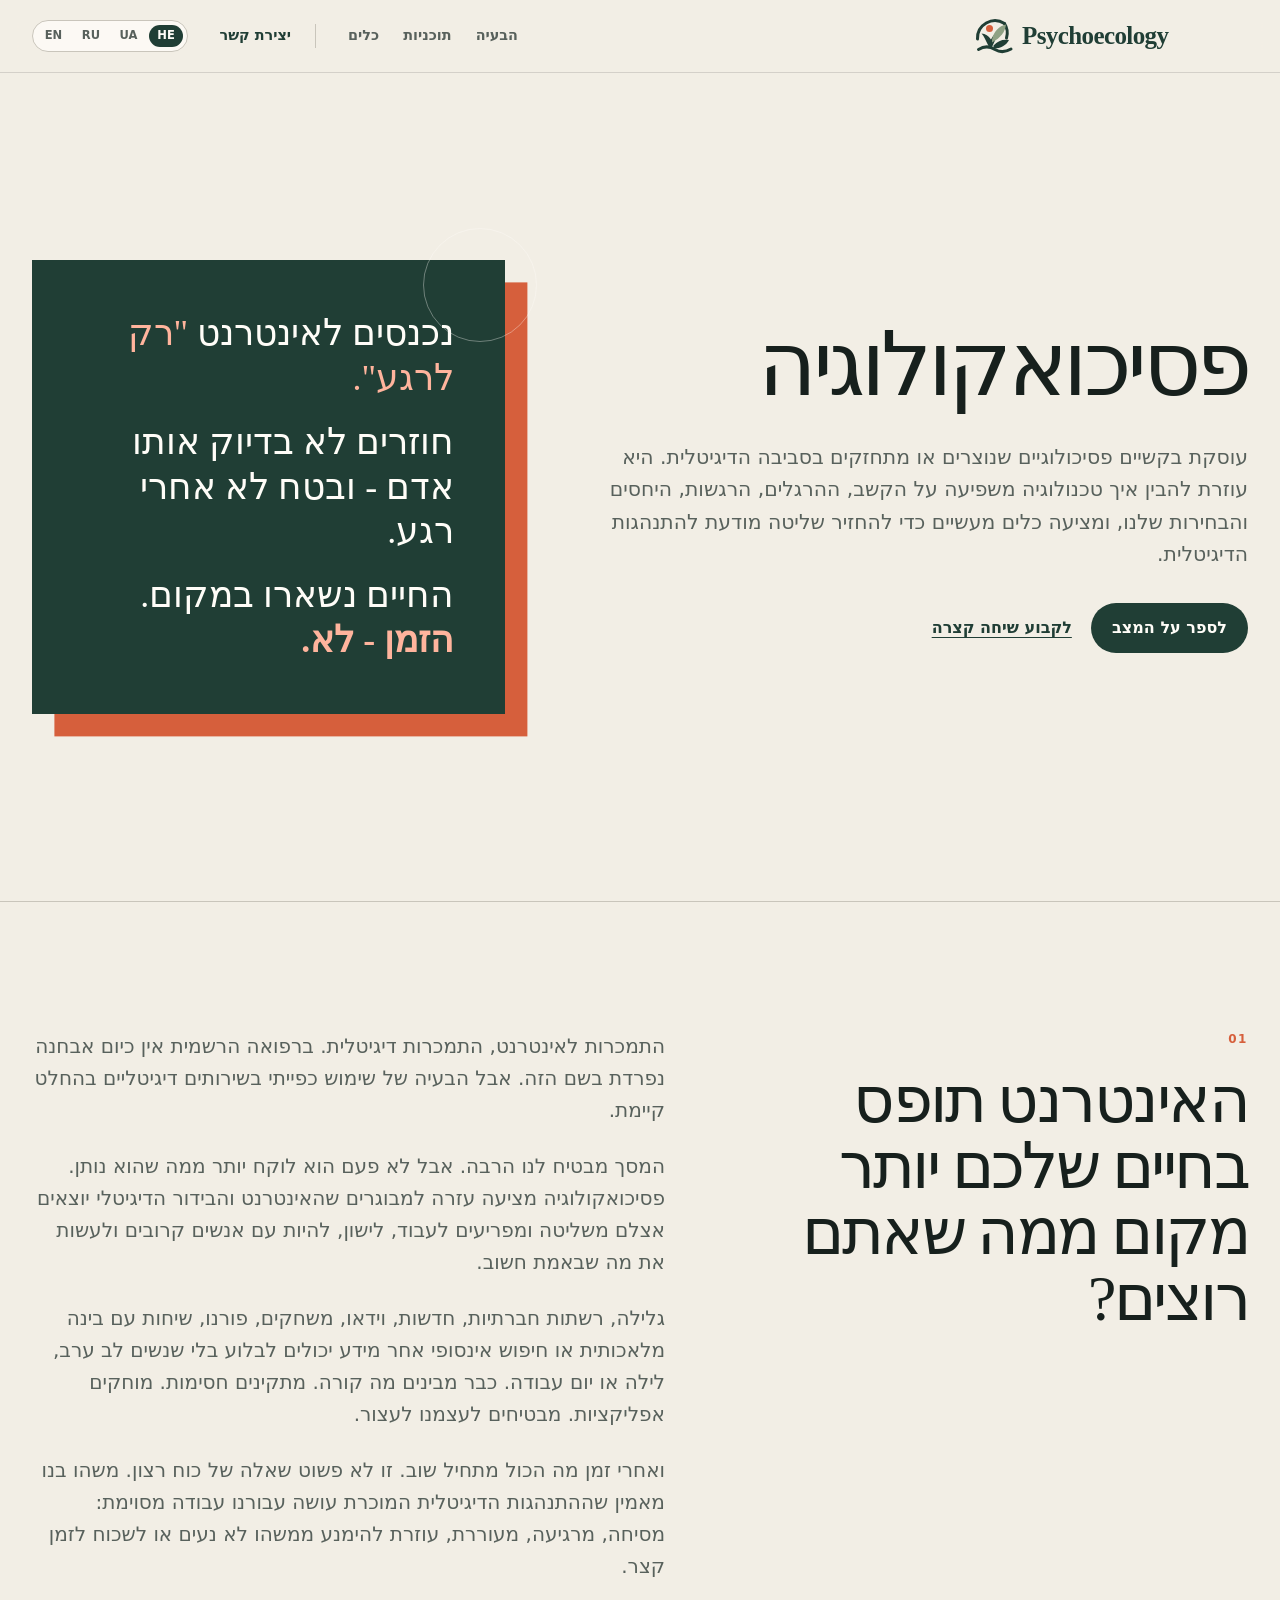
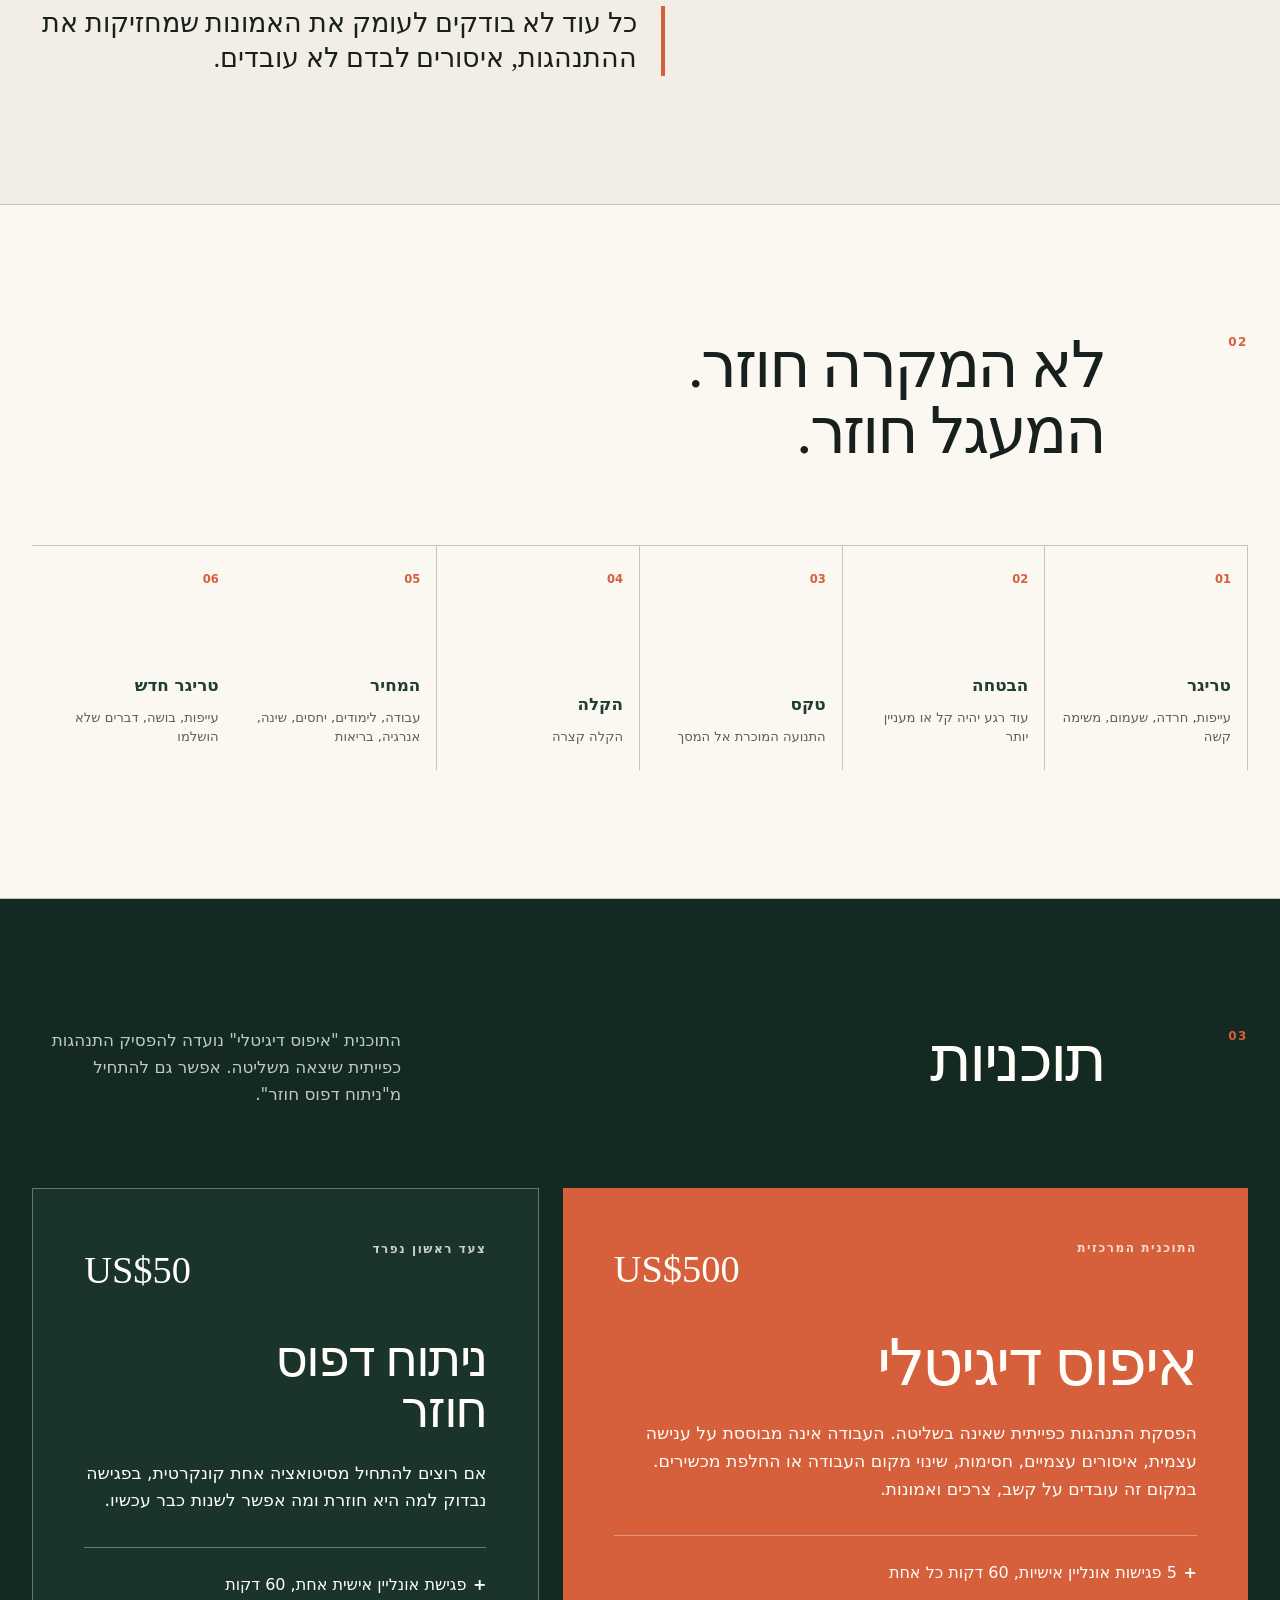
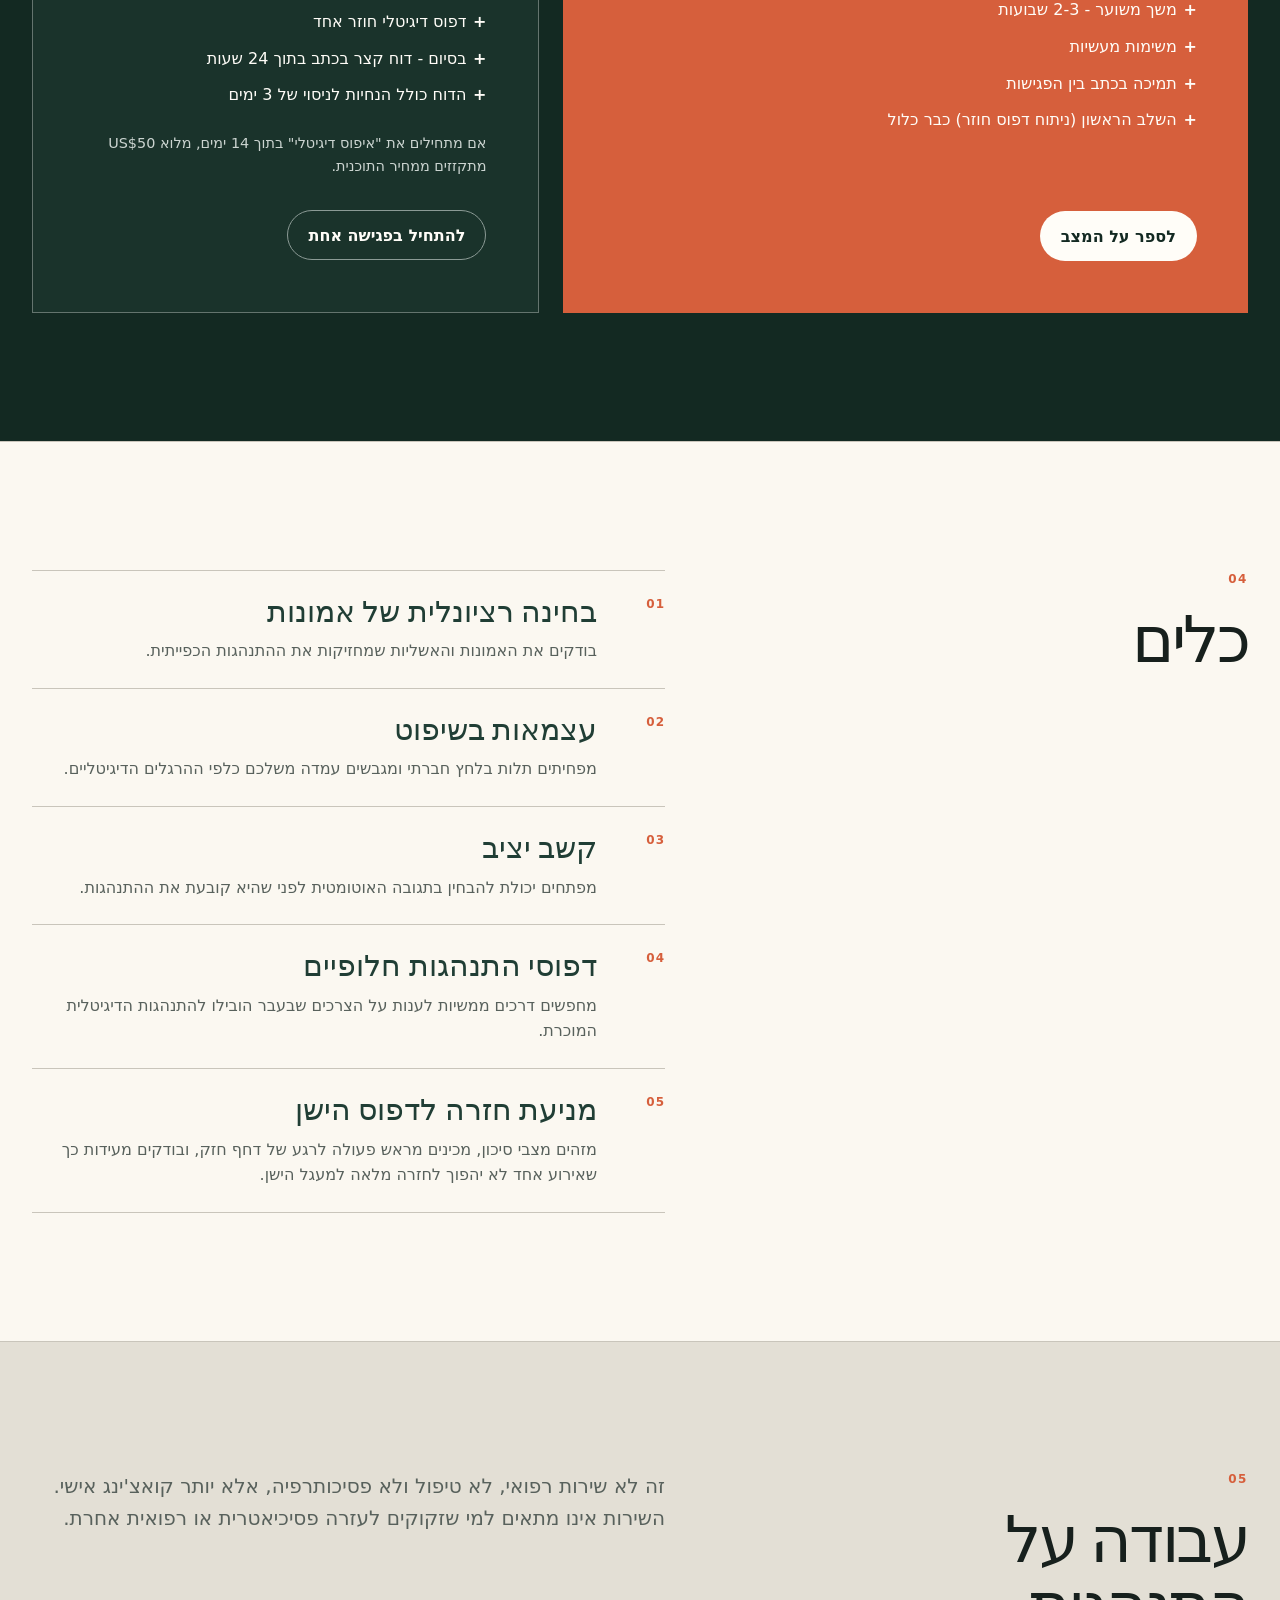
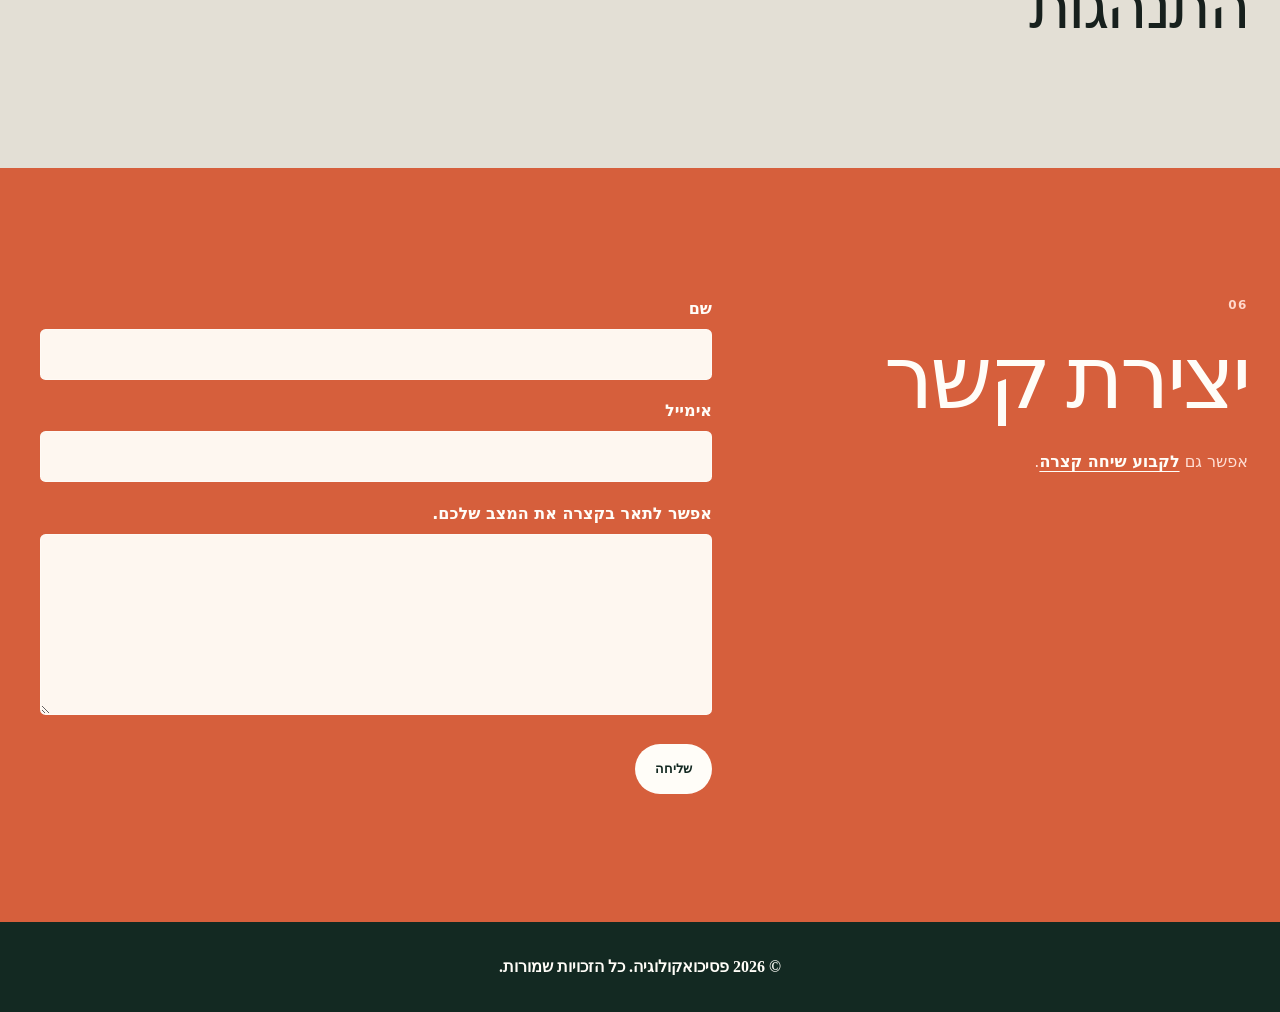
==== commit 31ef0748: "Add English default to Hebrew language switcher" ====
--- a/he/index.html
+++ b/he/index.html
@@ -5,7 +5,8 @@
   <meta name="viewport" content="width=device-width, initial-scale=1">
   <meta name="description" content="פסיכואקולוגיה - כלים מעשיים לחיים בסביבה דיגיטלית ועזרה למבוגרים שמתקשים לשלוט בשימוש באינטרנט ובשירותים דיגיטליים.">
   <link rel="canonical" href="https://psychoecology.com/he/">
-  <link rel="alternate" hreflang="ru" href="https://psychoecology.com/">
+  <link rel="alternate" hreflang="en" href="https://psychoecology.com/">
+  <link rel="alternate" hreflang="ru" href="https://psychoecology.com/ru/">
   <link rel="alternate" hreflang="uk" href="https://psychoecology.com/uk/">
   <link rel="alternate" hreflang="he" href="https://psychoecology.com/he/">
   <link rel="alternate" hreflang="x-default" href="https://psychoecology.com/">
@@ -27,7 +28,8 @@
       </nav>
       <a class="header-contact" href="#contact">יצירת קשר</a>
       <div class="language-switcher" dir="ltr" aria-label="שפה">
-        <a href="/" aria-label="Русский">RU</a>
+        <a href="/" aria-label="English">EN</a>
+        <a href="/ru/" aria-label="Русский">RU</a>
         <a href="/uk/" aria-label="Українська">UA</a>
         <a href="/he/" aria-current="page" aria-label="עברית">HE</a>
       </div>
@@ -214,4 +216,4 @@
     }
   </script>
 </body>
-</html>
+</html>
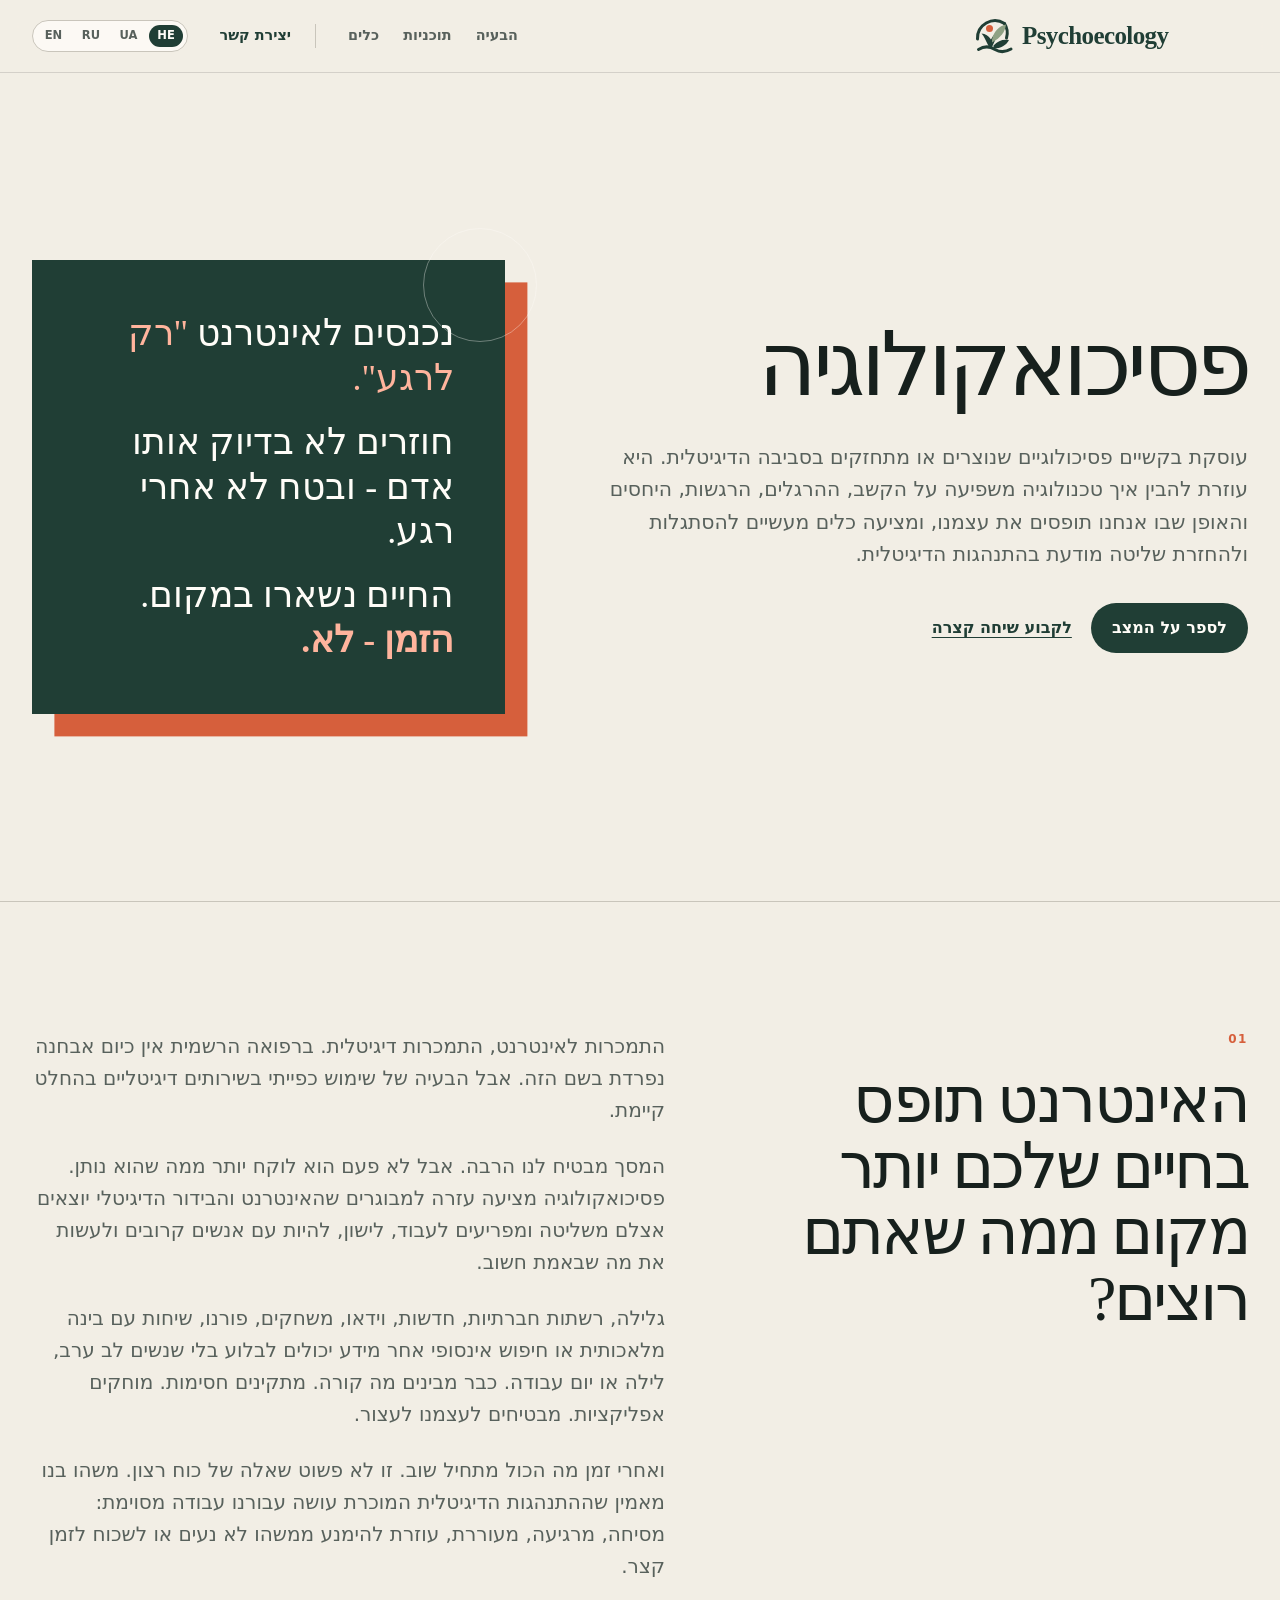
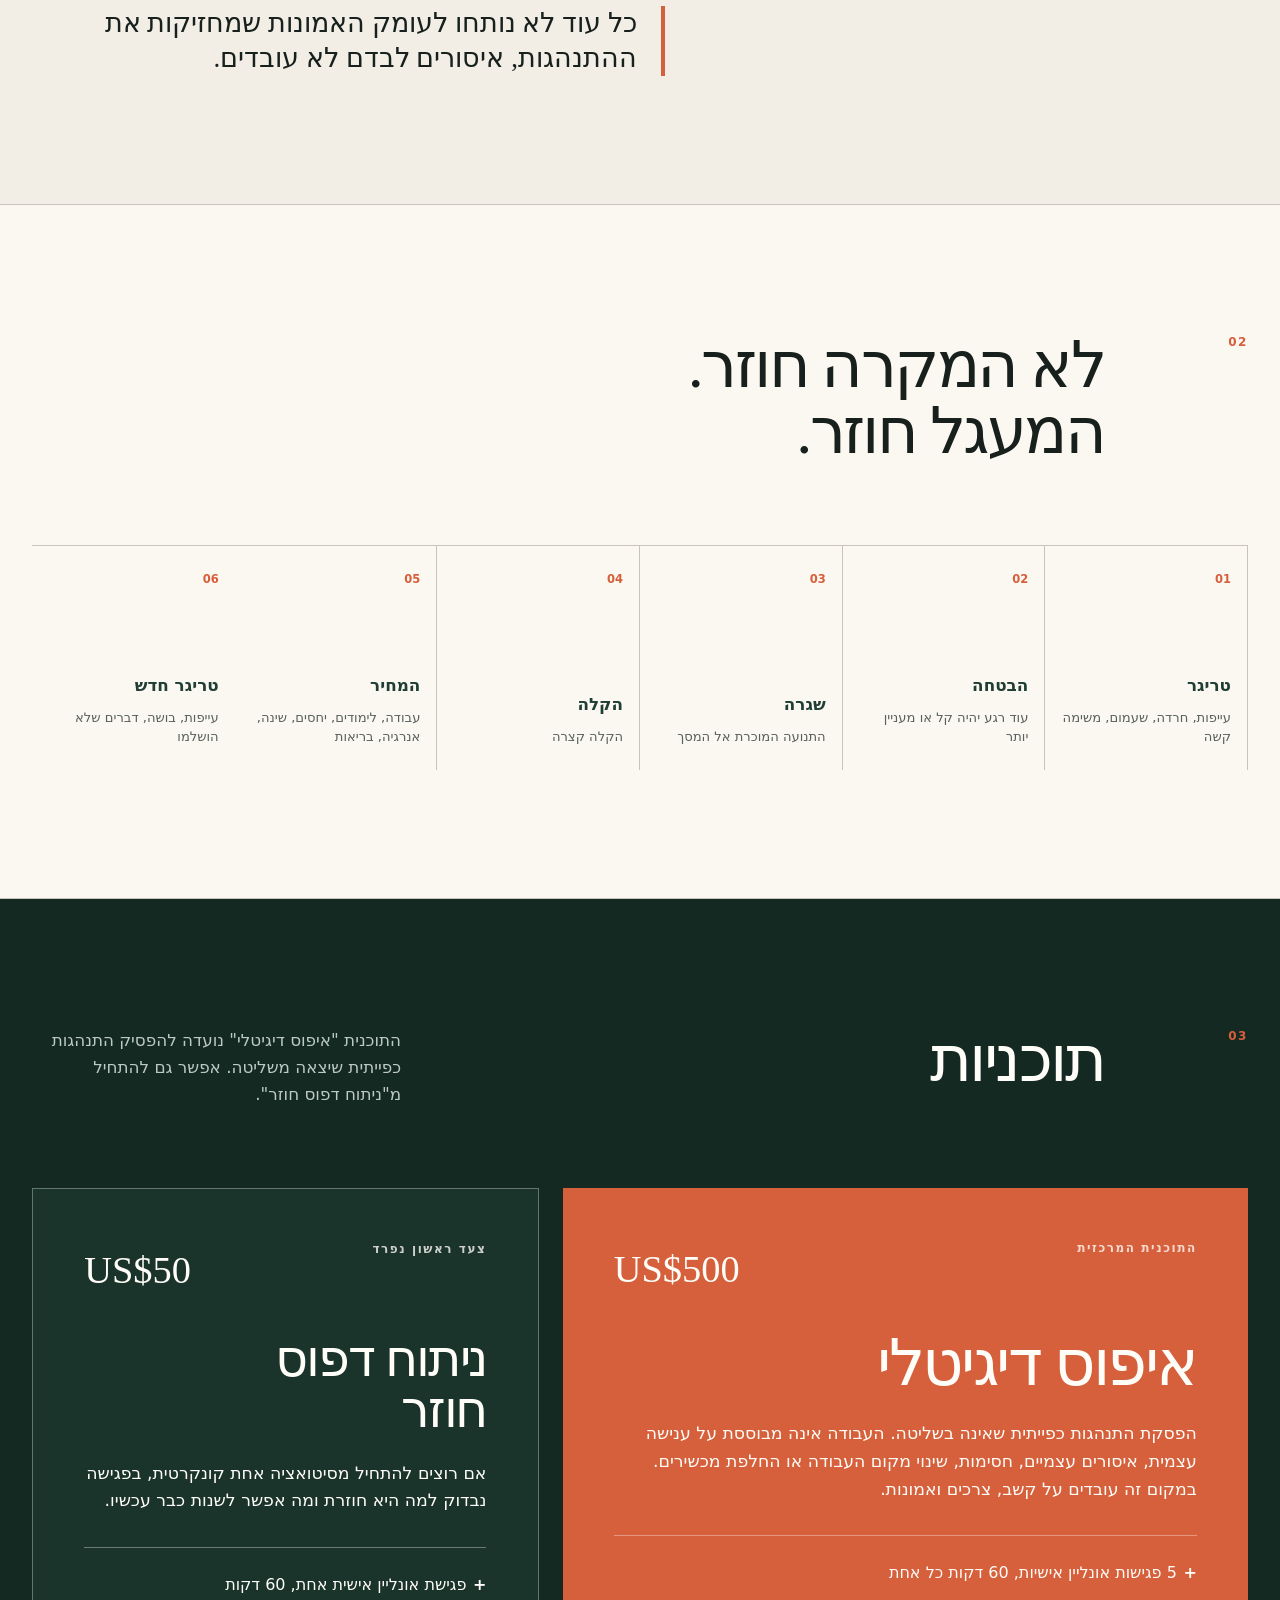
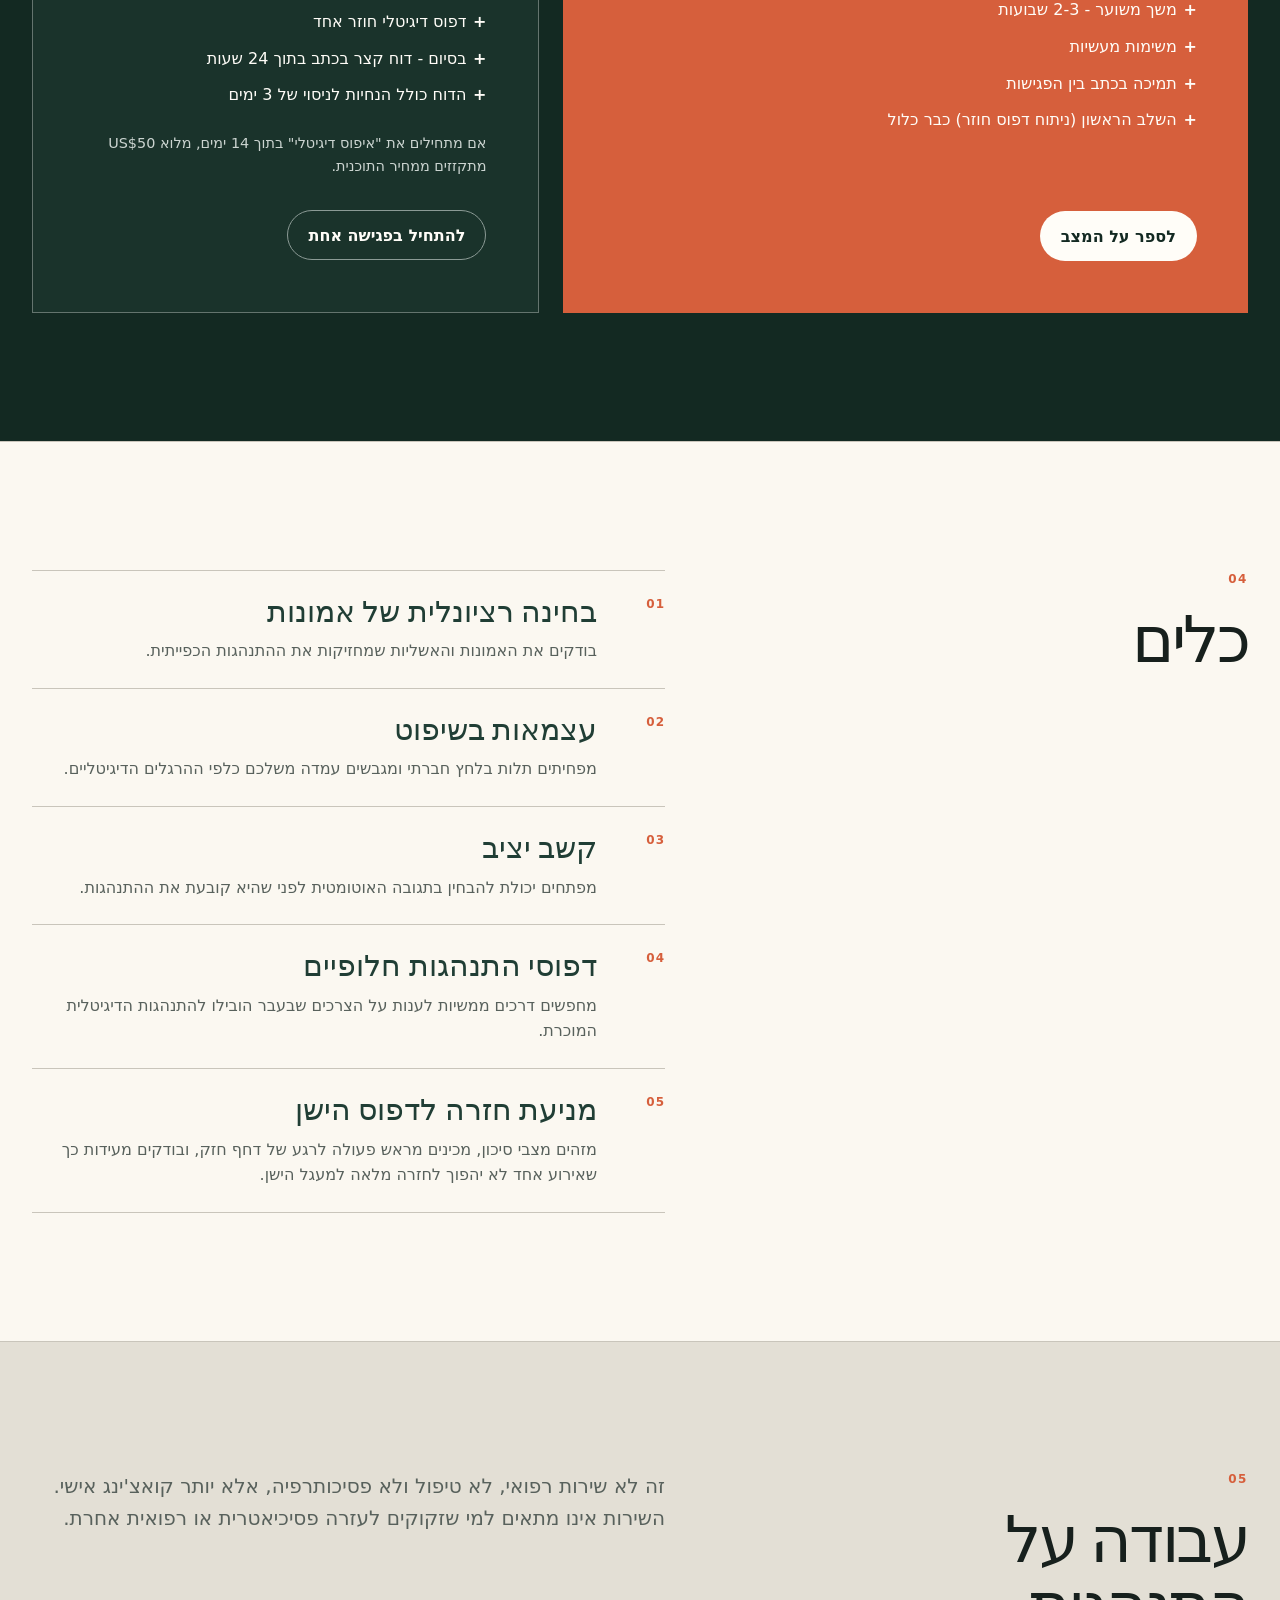
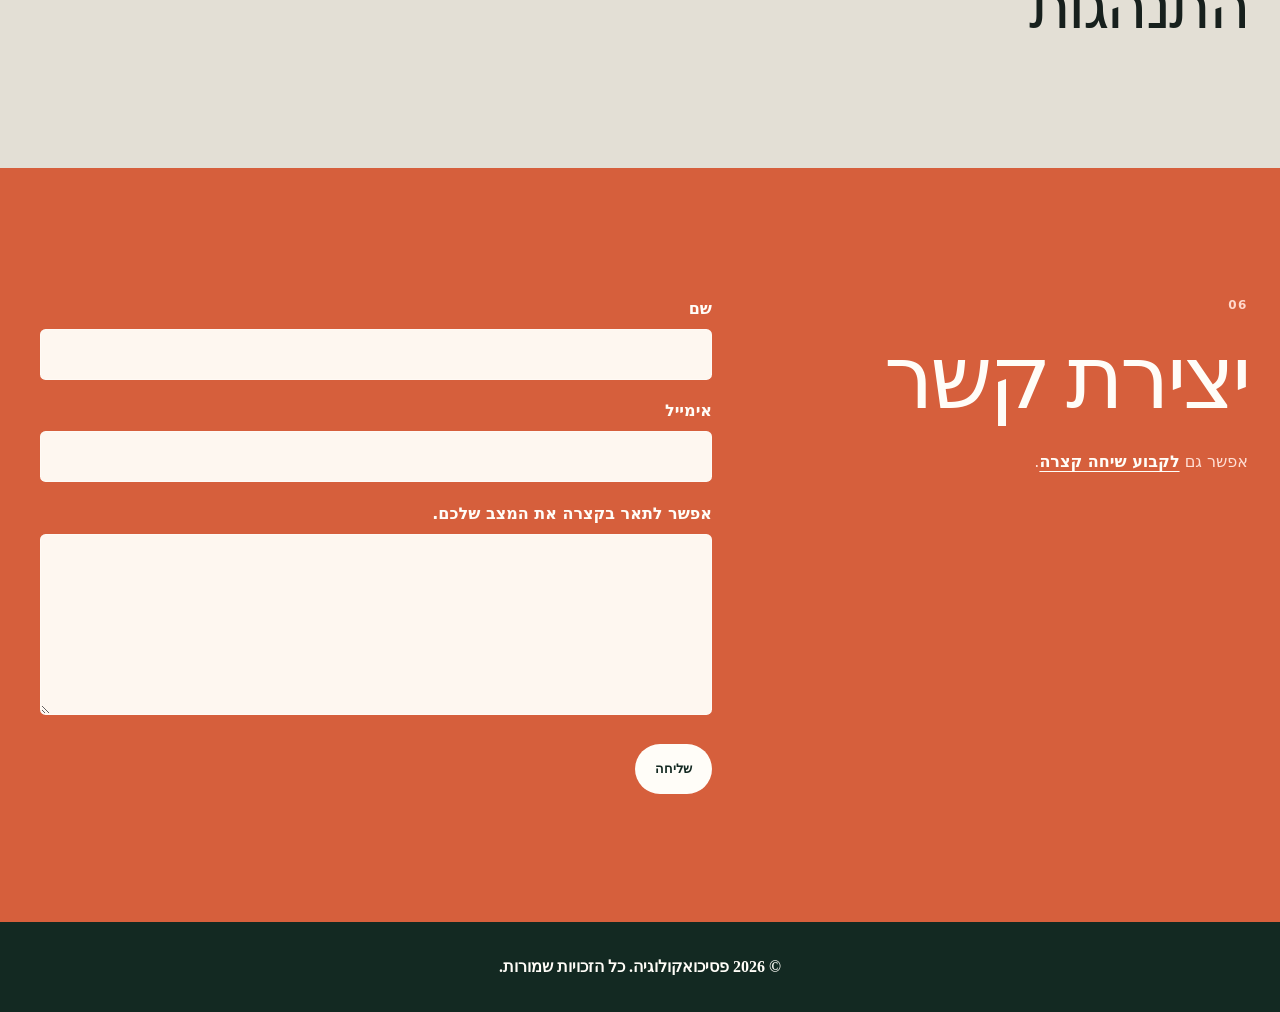
==== commit ede6e524: "Refine Hebrew Psychoecology wording" ====
--- a/he/index.html
+++ b/he/index.html
@@ -41,7 +41,7 @@
       <div class="shell hero-grid">
         <div class="hero-copy">
           <h1 id="page-title">פסיכואקולוגיה</h1>
-          <p class="hero-lead">עוסקת בקשיים פסיכולוגיים שנוצרים או מתחזקים בסביבה הדיגיטלית. היא עוזרת להבין איך טכנולוגיה משפיעה על הקשב, ההרגלים, הרגשות, היחסים והבחירות שלנו, ומציעה כלים מעשיים כדי להחזיר שליטה מודעת להתנהגות הדיגיטלית.</p>
+          <p class="hero-lead">עוסקת בקשיים פסיכולוגיים שנוצרים או מתחזקים בסביבה הדיגיטלית. היא עוזרת להבין איך טכנולוגיה משפיעה על הקשב, ההרגלים, הרגשות, היחסים והאופן שבו אנחנו תופסים את עצמנו, ומציעה כלים מעשיים להסתגלות ולהחזרת שליטה מודעת בהתנהגות הדיגיטלית.</p>
           <div class="hero-actions">
             <a class="button button-primary" href="#contact">לספר על המצב</a>
             <a class="text-link" href="https://calendly.com/psychoecology/20min" target="_blank" rel="noopener noreferrer">לקבוע שיחה קצרה</a>
@@ -67,7 +67,7 @@
           <p>המסך מבטיח לנו הרבה. אבל לא פעם הוא לוקח יותר ממה שהוא נותן. פסיכואקולוגיה מציעה עזרה למבוגרים שהאינטרנט והבידור הדיגיטלי יוצאים אצלם משליטה ומפריעים לעבוד, לישון, להיות עם אנשים קרובים ולעשות את מה שבאמת חשוב.</p>
           <p>גלילה, רשתות חברתיות, חדשות, וידאו, משחקים, פורנו, שיחות עם בינה מלאכותית או חיפוש אינסופי אחר מידע יכולים לבלוע בלי שנשים לב ערב, לילה או יום עבודה. כבר מבינים מה קורה. מתקינים חסימות. מוחקים אפליקציות. מבטיחים לעצמנו לעצור.</p>
           <p>ואחרי זמן מה הכול מתחיל שוב. זו לא פשוט שאלה של כוח רצון. משהו בנו מאמין שההתנהגות הדיגיטלית המוכרת עושה עבורנו עבודה מסוימת: מסיחה, מרגיעה, מעוררת, עוזרת להימנע ממשהו לא נעים או לשכוח לזמן קצר.</p>
-          <p class="pull-line">כל עוד לא בודקים לעומק את האמונות שמחזיקות את ההתנהגות, איסורים לבדם לא עובדים.</p>
+          <p class="pull-line">כל עוד לא נותחו לעומק האמונות שמחזיקות את ההתנהגות, איסורים לבדם לא עובדים.</p>
         </div>
       </div>
     </section>
@@ -81,7 +81,7 @@
         <ol class="loop" aria-label="מעגל של התנהגות דיגיטלית">
           <li><span>01</span><strong>טריגר</strong><small>עייפות, חרדה, שעמום, משימה קשה</small></li>
           <li><span>02</span><strong>הבטחה</strong><small>עוד רגע יהיה קל או מעניין יותר</small></li>
-          <li><span>03</span><strong>טקס</strong><small>התנועה המוכרת אל המסך</small></li>
+          <li><span>03</span><strong>שגרה</strong><small>התנועה המוכרת אל המסך</small></li>
           <li><span>04</span><strong>הקלה</strong><small>הקלה קצרה</small></li>
           <li><span>05</span><strong>המחיר</strong><small>עבודה, לימודים, יחסים, שינה, אנרגיה, בריאות</small></li>
           <li><span>06</span><strong>טריגר חדש</strong><small>עייפות, בושה, דברים שלא הושלמו</small></li>
--- a/multilingual.css
+++ b/multilingual.css
@@ -92,25 +92,24 @@
 
 @media (max-width: 44rem) {
   .header-inner {
-    gap: 0.7rem;
+    gap: 0.45rem;
   }
 
   .wordmark img {
-    height: 2.25rem;
+    height: 1.9rem;
   }
 
   .language-switcher a {
-    min-width: 1.85rem;
-    padding: 0.3rem 0.38rem;
-    font-size: 0.68rem;
+    min-width: 1.65rem;
+    padding: 0.3rem 0.3rem;
+    font-size: 0.64rem;
   }
 
   .header-contact {
-    font-size: 0.78rem;
+    display: none;
   }
 
   [dir="rtl"] .header-contact {
-    padding-right: 0;
-    border-right: 0;
+    display: none;
   }
-}
+}
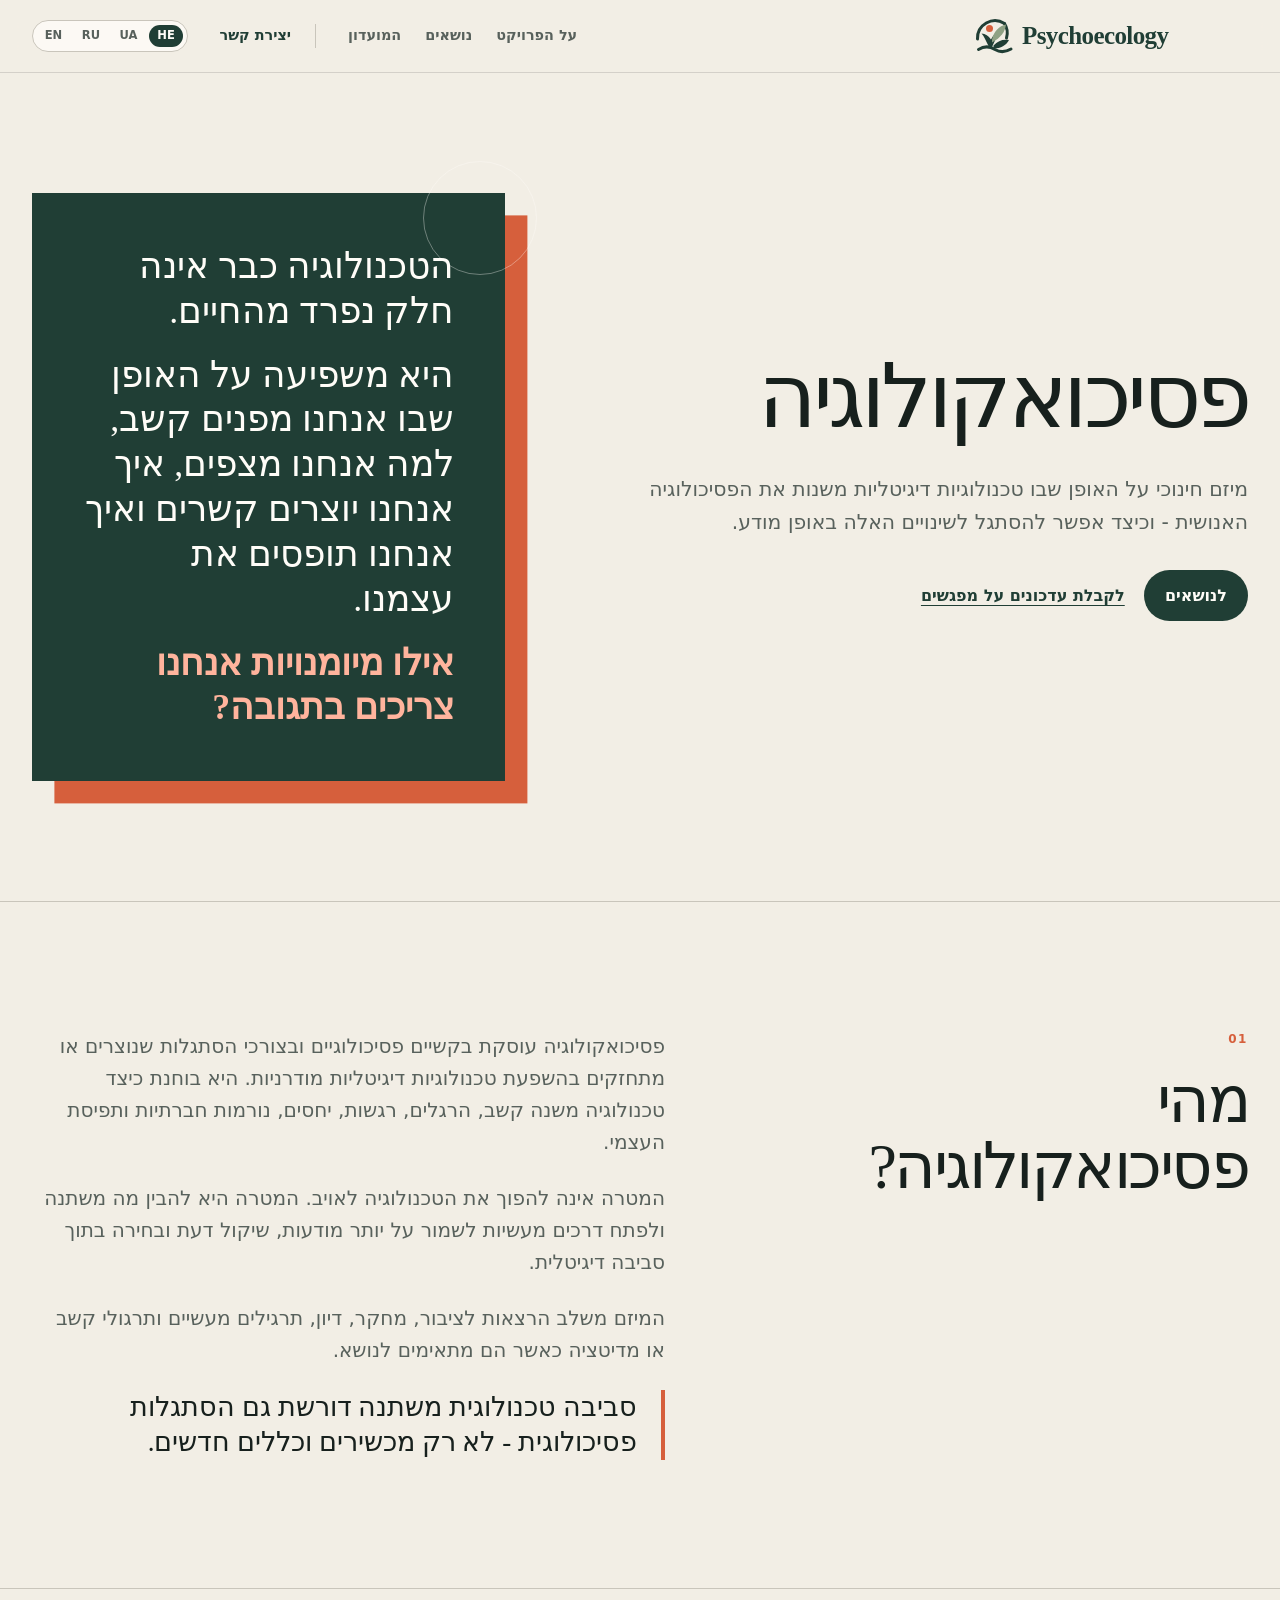
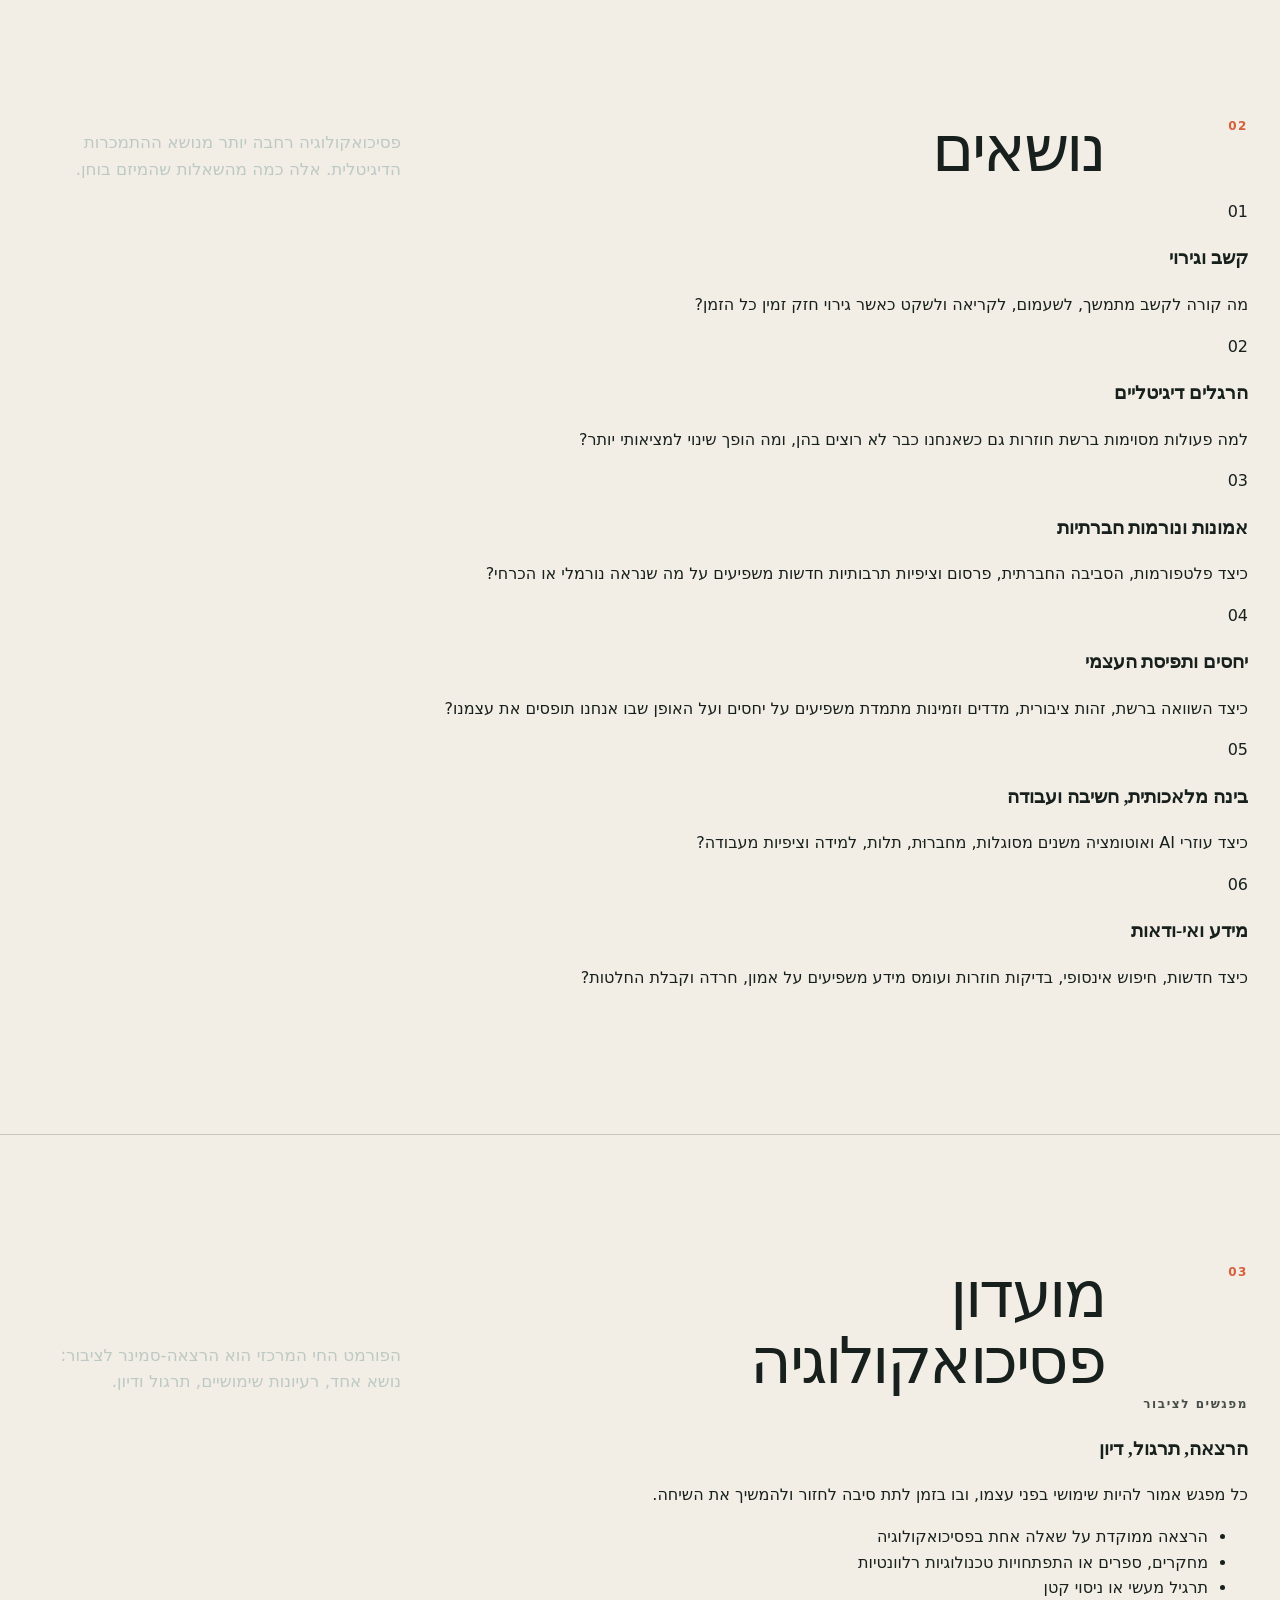
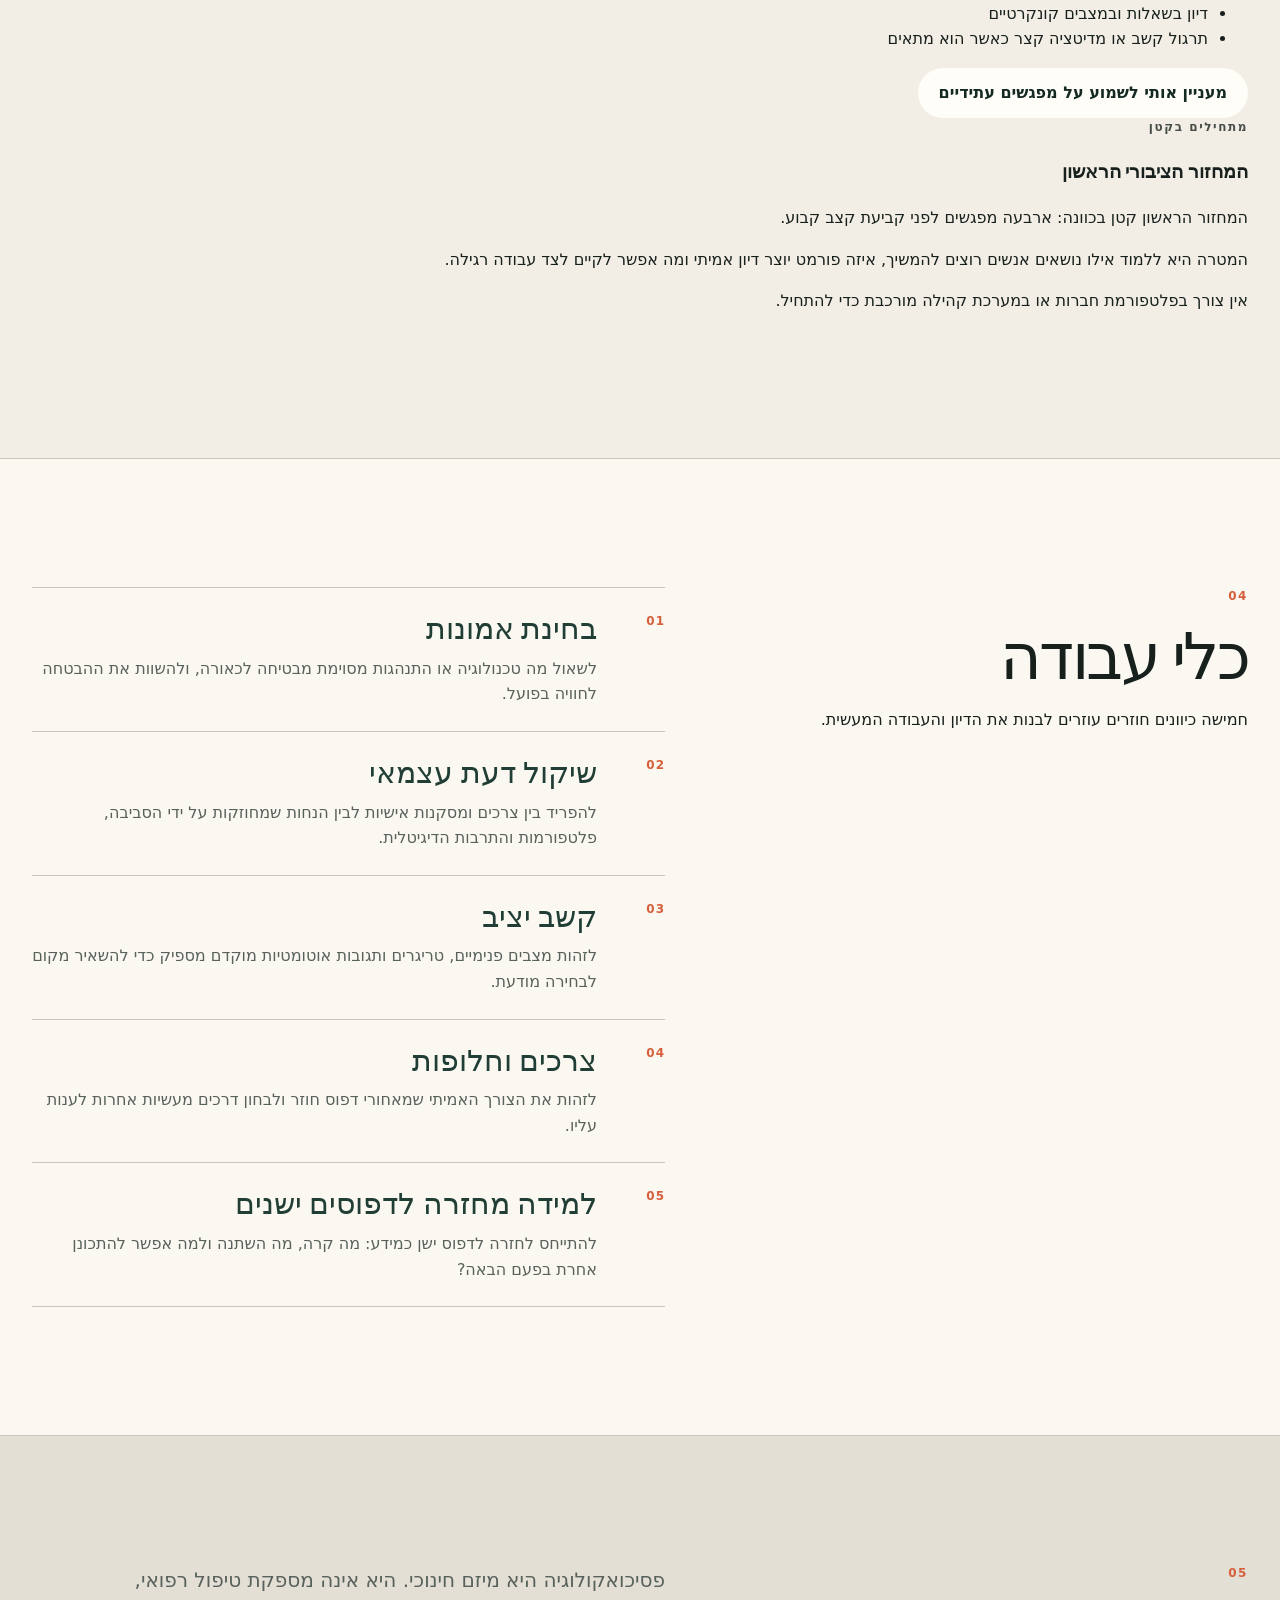
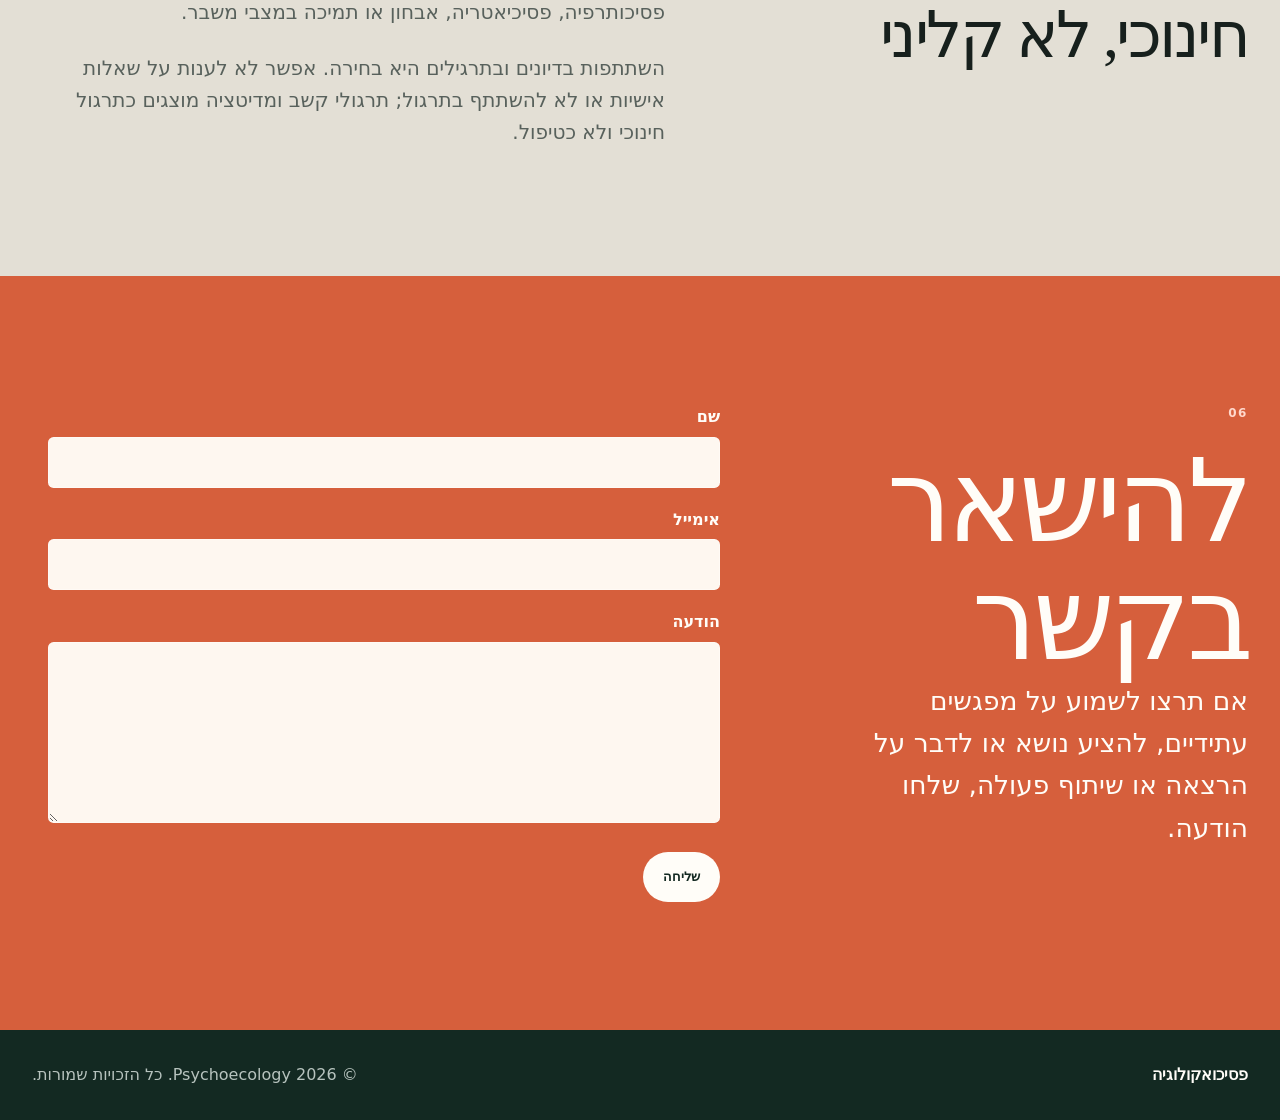
==== commit 37549b61: "Rework website around educational project vision" ====
--- a/he/index.html
+++ b/he/index.html
@@ -3,7 +3,7 @@
 <head>
   <meta charset="utf-8">
   <meta name="viewport" content="width=device-width, initial-scale=1">
-  <meta name="description" content="פסיכואקולוגיה - כלים מעשיים לחיים בסביבה דיגיטלית ועזרה למבוגרים שמתקשים לשלוט בשימוש באינטרנט ובשירותים דיגיטליים.">
+  <meta name="description" content="פסיכואקולוגיה היא מיזם חינוכי על האופן שבו טכנולוגיות דיגיטליות משפיעות על קשב, הרגלים, רגשות, יחסים ותפיסת העצמי.">
   <link rel="canonical" href="https://psychoecology.com/he/">
   <link rel="alternate" hreflang="en" href="https://psychoecology.com/">
   <link rel="alternate" hreflang="ru" href="https://psychoecology.com/ru/">
@@ -11,20 +11,20 @@
   <link rel="alternate" hreflang="he" href="https://psychoecology.com/he/">
   <link rel="alternate" hreflang="x-default" href="https://psychoecology.com/">
   <link rel="icon" type="image/svg+xml" sizes="any" href="../assets/favicon-v3.svg?v=3">
-  <title>פסיכואקולוגיה | עזרה בשימוש כפייתי באינטרנט ובדיגיטל</title>
-  <link rel="stylesheet" href="../styles.css">
-  <link rel="stylesheet" href="../multilingual.css">
+  <title>פסיכואקולוגיה | פסיכולוגיה והסתגלות בעידן הדיגיטלי</title>
+  <link rel="stylesheet" href="../styles.css?v=education-1">
+  <link rel="stylesheet" href="../multilingual.css?v=mobile-nav-2">
 </head>
 <body>
-  <a class="skip-link" href="#content">מעבר לתוכן</a>
+  <a class="skip-link" href="#content">דילוג לתוכן</a>
 
   <header class="site-header">
     <div class="shell header-inner">
       <a class="wordmark" href="#top" aria-label="Psychoecology, תחילת העמוד"><img src="../assets/psychoecology-logo-v3.svg" alt="Psychoecology"></a>
       <nav aria-label="ניווט ראשי">
-        <a href="#problem">הבעיה</a>
-        <a href="#offers">תוכניות</a>
-        <a href="#approach">כלים</a>
+        <a href="#about">על הפרויקט</a>
+        <a href="#topics">נושאים</a>
+        <a href="#club">המועדון</a>
       </nav>
       <a class="header-contact" href="#contact">יצירת קשר</a>
       <div class="language-switcher" dir="ltr" aria-label="שפה">
@@ -41,120 +41,126 @@
       <div class="shell hero-grid">
         <div class="hero-copy">
           <h1 id="page-title">פסיכואקולוגיה</h1>
-          <p class="hero-lead">עוסקת בקשיים פסיכולוגיים שנוצרים או מתחזקים בסביבה הדיגיטלית. היא עוזרת להבין איך טכנולוגיה משפיעה על הקשב, ההרגלים, הרגשות, היחסים והאופן שבו אנחנו תופסים את עצמנו, ומציעה כלים מעשיים להסתגלות ולהחזרת שליטה מודעת בהתנהגות הדיגיטלית.</p>
+          <p class="hero-lead">מיזם חינוכי על האופן שבו טכנולוגיות דיגיטליות משנות את הפסיכולוגיה האנושית - וכיצד אפשר להסתגל לשינויים האלה באופן מודע.</p>
           <div class="hero-actions">
-            <a class="button button-primary" href="#contact">לספר על המצב</a>
-            <a class="text-link" href="https://calendly.com/psychoecology/20min" target="_blank" rel="noopener noreferrer">לקבוע שיחה קצרה</a>
+            <a class="button button-primary" href="#topics">לנושאים</a>
+            <a class="text-link" href="#contact">לקבלת עדכונים על מפגשים</a>
           </div>
         </div>
 
         <blockquote class="opening">
-          <p>נכנסים לאינטרנט <span>"רק לרגע".</span></p>
-          <p>חוזרים לא בדיוק אותו אדם - ובטח לא אחרי רגע.</p>
-          <p>החיים נשארו במקום. <strong>הזמן - לא.</strong></p>
+          <p>הטכנולוגיה כבר אינה חלק נפרד מהחיים.</p>
+          <p>היא משפיעה על האופן שבו אנחנו מפנים קשב, למה אנחנו מצפים, איך אנחנו יוצרים קשרים ואיך אנחנו תופסים את עצמנו.</p>
+          <p><strong>אילו מיומנויות אנחנו צריכים בתגובה?</strong></p>
         </blockquote>
       </div>
     </section>
 
-    <section class="section recognition" id="problem" aria-labelledby="problem-title">
+    <section class="section recognition" id="about" aria-labelledby="about-title">
       <div class="shell split">
         <div>
           <p class="section-number">01</p>
-          <h2 id="problem-title">האינטרנט תופס בחיים שלכם יותר מקום ממה שאתם רוצים?</h2>
+          <h2 id="about-title">מהי פסיכואקולוגיה?</h2>
         </div>
         <div class="body-copy">
-          <p>התמכרות לאינטרנט, התמכרות דיגיטלית. ברפואה הרשמית אין כיום אבחנה נפרדת בשם הזה. אבל הבעיה של שימוש כפייתי בשירותים דיגיטליים בהחלט קיימת.</p>
-          <p>המסך מבטיח לנו הרבה. אבל לא פעם הוא לוקח יותר ממה שהוא נותן. פסיכואקולוגיה מציעה עזרה למבוגרים שהאינטרנט והבידור הדיגיטלי יוצאים אצלם משליטה ומפריעים לעבוד, לישון, להיות עם אנשים קרובים ולעשות את מה שבאמת חשוב.</p>
-          <p>גלילה, רשתות חברתיות, חדשות, וידאו, משחקים, פורנו, שיחות עם בינה מלאכותית או חיפוש אינסופי אחר מידע יכולים לבלוע בלי שנשים לב ערב, לילה או יום עבודה. כבר מבינים מה קורה. מתקינים חסימות. מוחקים אפליקציות. מבטיחים לעצמנו לעצור.</p>
-          <p>ואחרי זמן מה הכול מתחיל שוב. זו לא פשוט שאלה של כוח רצון. משהו בנו מאמין שההתנהגות הדיגיטלית המוכרת עושה עבורנו עבודה מסוימת: מסיחה, מרגיעה, מעוררת, עוזרת להימנע ממשהו לא נעים או לשכוח לזמן קצר.</p>
-          <p class="pull-line">כל עוד לא נותחו לעומק האמונות שמחזיקות את ההתנהגות, איסורים לבדם לא עובדים.</p>
-        </div>
-      </div>
-    </section>
-
-    <section class="section loop-section" aria-labelledby="loop-title">
+          <p>פסיכואקולוגיה עוסקת בקשיים פסיכולוגיים ובצורכי הסתגלות שנוצרים או מתחזקים בהשפעת טכנולוגיות דיגיטליות מודרניות. היא בוחנת כיצד טכנולוגיה משנה קשב, הרגלים, רגשות, יחסים, נורמות חברתיות ותפיסת העצמי.</p>
+          <p>המטרה אינה להפוך את הטכנולוגיה לאויב. המטרה היא להבין מה משתנה ולפתח דרכים מעשיות לשמור על יותר מודעות, שיקול דעת ובחירה בתוך סביבה דיגיטלית.</p>
+          <p>המיזם משלב הרצאות לציבור, מחקר, דיון, תרגילים מעשיים ותרגולי קשב או מדיטציה כאשר הם מתאימים לנושא.</p>
+          <p class="pull-line">סביבה טכנולוגית משתנה דורשת גם הסתגלות פסיכולוגית - לא רק מכשירים וכללים חדשים.</p>
+        </div>
+      </div>
+    </section>
+
+    <section class="section topics-section" id="topics" aria-labelledby="topics-title">
       <div class="shell">
-        <div class="section-heading">
+        <div class="section-heading narrow-heading">
           <p class="section-number">02</p>
-          <h2 id="loop-title">לא המקרה חוזר. המעגל חוזר.</h2>
-        </div>
-        <ol class="loop" aria-label="מעגל של התנהגות דיגיטלית">
-          <li><span>01</span><strong>טריגר</strong><small>עייפות, חרדה, שעמום, משימה קשה</small></li>
-          <li><span>02</span><strong>הבטחה</strong><small>עוד רגע יהיה קל או מעניין יותר</small></li>
-          <li><span>03</span><strong>שגרה</strong><small>התנועה המוכרת אל המסך</small></li>
-          <li><span>04</span><strong>הקלה</strong><small>הקלה קצרה</small></li>
-          <li><span>05</span><strong>המחיר</strong><small>עבודה, לימודים, יחסים, שינה, אנרגיה, בריאות</small></li>
-          <li><span>06</span><strong>טריגר חדש</strong><small>עייפות, בושה, דברים שלא הושלמו</small></li>
-        </ol>
-      </div>
-    </section>
-
-    <section class="section offers-section" id="offers" aria-labelledby="offers-title">
+          <h2 id="topics-title">נושאים</h2>
+          <p>פסיכואקולוגיה רחבה יותר מנושא ההתמכרות הדיגיטלית. אלה כמה מהשאלות שהמיזם בוחן.</p>
+        </div>
+        <div class="topic-grid">
+          <article class="topic-card">
+            <p class="topic-number">01</p>
+            <h3>קשב וגירוי</h3>
+            <p>מה קורה לקשב מתמשך, לשעמום, לקריאה ולשקט כאשר גירוי חזק זמין כל הזמן?</p>
+          </article>
+          <article class="topic-card">
+            <p class="topic-number">02</p>
+            <h3>הרגלים דיגיטליים</h3>
+            <p>למה פעולות מסוימות ברשת חוזרות גם כשאנחנו כבר לא רוצים בהן, ומה הופך שינוי למציאותי יותר?</p>
+          </article>
+          <article class="topic-card">
+            <p class="topic-number">03</p>
+            <h3>אמונות ונורמות חברתיות</h3>
+            <p>כיצד פלטפורמות, הסביבה החברתית, פרסום וציפיות תרבותיות חדשות משפיעים על מה שנראה נורמלי או הכרחי?</p>
+          </article>
+          <article class="topic-card">
+            <p class="topic-number">04</p>
+            <h3>יחסים ותפיסת העצמי</h3>
+            <p>כיצד השוואה ברשת, זהות ציבורית, מדדים וזמינות מתמדת משפיעים על יחסים ועל האופן שבו אנחנו תופסים את עצמנו?</p>
+          </article>
+          <article class="topic-card">
+            <p class="topic-number">05</p>
+            <h3>בינה מלאכותית, חשיבה ועבודה</h3>
+            <p>כיצד עוזרי AI ואוטומציה משנים מסוגלות, מחברוּת, תלות, למידה וציפיות מעבודה?</p>
+          </article>
+          <article class="topic-card">
+            <p class="topic-number">06</p>
+            <h3>מידע ואי-ודאות</h3>
+            <p>כיצד חדשות, חיפוש אינסופי, בדיקות חוזרות ועומס מידע משפיעים על אמון, חרדה וקבלת החלטות?</p>
+          </article>
+        </div>
+      </div>
+    </section>
+
+    <section class="section club-section" id="club" aria-labelledby="club-title">
       <div class="shell">
         <div class="section-heading narrow-heading">
           <p class="section-number">03</p>
-          <h2 id="offers-title">תוכניות</h2>
-          <p>התוכנית "איפוס דיגיטלי" נועדה להפסיק התנהגות כפייתית שיצאה משליטה. אפשר גם להתחיל מ"ניתוח דפוס חוזר".</p>
-        </div>
-
-        <div class="offer-grid">
-          <article class="offer offer-primary">
-            <div class="offer-topline">
-              <p class="offer-label">התוכנית המרכזית</p>
-              <p class="price"><span dir="ltr">US$500</span></p>
-            </div>
-            <h3>איפוס דיגיטלי</h3>
-            <p class="offer-intro">הפסקת התנהגות כפייתית שאינה בשליטה. העבודה אינה מבוססת על ענישה עצמית, איסורים עצמיים, חסימות, שינוי מקום העבודה או החלפת מכשירים. במקום זה עובדים על קשב, צרכים ואמונות.</p>
-            <ul>
-              <li>5 פגישות אונליין אישיות, 60 דקות כל אחת</li>
-              <li>משך משוער - 2-3 שבועות</li>
-              <li>משימות מעשיות</li>
-              <li>תמיכה בכתב בין הפגישות</li>
-              <li>השלב הראשון (ניתוח דפוס חוזר) כבר כלול</li>
+          <h2 id="club-title">מועדון פסיכואקולוגיה</h2>
+          <p>הפורמט החי המרכזי הוא הרצאה-סמינר לציבור: נושא אחד, רעיונות שימושיים, תרגול ודיון.</p>
+        </div>
+
+        <div class="club-grid">
+          <article class="club-card club-main">
+            <p class="offer-label">מפגשים לציבור</p>
+            <h3>הרצאה, תרגול, דיון</h3>
+            <p class="club-lead">כל מפגש אמור להיות שימושי בפני עצמו, ובו בזמן לתת סיבה לחזור ולהמשיך את השיחה.</p>
+            <ul class="format-list">
+              <li>הרצאה ממוקדת על שאלה אחת בפסיכואקולוגיה</li>
+              <li>מחקרים, ספרים או התפתחויות טכנולוגיות רלוונטיות</li>
+              <li>תרגיל מעשי או ניסוי קטן</li>
+              <li>דיון בשאלות ובמצבים קונקרטיים</li>
+              <li>תרגול קשב או מדיטציה קצר כאשר הוא מתאים</li>
             </ul>
-            <a class="button button-light" href="#contact">לספר על המצב</a>
-          </article>
-
-          <article class="offer offer-secondary">
-            <div class="offer-topline">
-              <p class="offer-label">צעד ראשון נפרד</p>
-              <p class="price"><span dir="ltr">US$50</span></p>
-            </div>
-            <h3>ניתוח דפוס חוזר</h3>
-            <p class="offer-intro">אם רוצים להתחיל מסיטואציה אחת קונקרטית, בפגישה נבדוק למה היא חוזרת ומה אפשר לשנות כבר עכשיו.</p>
-            <ul>
-              <li>פגישת אונליין אישית אחת, 60 דקות</li>
-              <li>דפוס דיגיטלי חוזר אחד</li>
-              <li>בסיום - דוח קצר בכתב בתוך 24 שעות</li>
-              <li>הדוח כולל הנחיות לניסוי של 3 ימים</li>
-            </ul>
-            <p class="credit">אם מתחילים את "איפוס דיגיטלי" בתוך 14 ימים, מלוא <span dir="ltr">US$50</span> מתקזזים ממחיר התוכנית.</p>
-            <a class="button button-outline" href="#contact">להתחיל בפגישה אחת</a>
-          </article>
-        </div>
-      </div>
-    </section>
-
-    <section class="section approach" id="approach" aria-labelledby="approach-title">
+            <a class="button button-light" href="#contact">מעניין אותי לשמוע על מפגשים עתידיים</a>
+          </article>
+
+          <article class="club-card club-detail">
+            <p class="offer-label">מתחילים בקטן</p>
+            <h3>המחזור הציבורי הראשון</h3>
+            <p>המחזור הראשון קטן בכוונה: ארבעה מפגשים לפני קביעת קצב קבוע.</p>
+            <p>המטרה היא ללמוד אילו נושאים אנשים רוצים להמשיך, איזה פורמט יוצר דיון אמיתי ומה אפשר לקיים לצד עבודה רגילה.</p>
+            <p class="club-note">אין צורך בפלטפורמת חברות או במערכת קהילה מורכבת כדי להתחיל.</p>
+          </article>
+        </div>
+      </div>
+    </section>
+
+    <section class="section approach" id="tools" aria-labelledby="tools-title">
       <div class="shell split">
         <div>
           <p class="section-number">04</p>
-          <h2 id="approach-title">כלים</h2>
+          <h2 id="tools-title">כלי עבודה</h2>
+          <p class="section-side-note">חמישה כיוונים חוזרים עוזרים לבנות את הדיון והעבודה המעשית.</p>
         </div>
         <ol class="method-points">
-          <li><span>01</span><div><h3>בחינה רציונלית של אמונות</h3><p>בודקים את האמונות והאשליות שמחזיקות את ההתנהגות הכפייתית.</p></div></li>
-          <li><span>02</span><div><h3>עצמאות בשיפוט</h3><p>מפחיתים תלות בלחץ חברתי ומגבשים עמדה משלכם כלפי ההרגלים הדיגיטליים.</p></div></li>
-          <li><span>03</span><div><h3>קשב יציב</h3><p>מפתחים יכולת להבחין בתגובה האוטומטית לפני שהיא קובעת את ההתנהגות.</p></div></li>
-          <li><span>04</span><div><h3>דפוסי התנהגות חלופיים</h3><p>מחפשים דרכים ממשיות לענות על הצרכים שבעבר הובילו להתנהגות הדיגיטלית המוכרת.</p></div></li>
-          <li><span>05</span><div><h3>מניעת חזרה לדפוס הישן</h3><p>מזהים מצבי סיכון, מכינים מראש פעולה לרגע של דחף חזק, ובודקים מעידות כך שאירוע אחד לא יהפוך לחזרה מלאה למעגל הישן.</p></div></li>
+          <li><span>01</span><div><h3>בחינת אמונות</h3><p>לשאול מה טכנולוגיה או התנהגות מסוימת מבטיחה לכאורה, ולהשוות את ההבטחה לחוויה בפועל.</p></div></li>
+          <li><span>02</span><div><h3>שיקול דעת עצמאי</h3><p>להפריד בין צרכים ומסקנות אישיות לבין הנחות שמחוזקות על ידי הסביבה, פלטפורמות והתרבות הדיגיטלית.</p></div></li>
+          <li><span>03</span><div><h3>קשב יציב</h3><p>לזהות מצבים פנימיים, טריגרים ותגובות אוטומטיות מוקדם מספיק כדי להשאיר מקום לבחירה מודעת.</p></div></li>
+          <li><span>04</span><div><h3>צרכים וחלופות</h3><p>לזהות את הצורך האמיתי שמאחורי דפוס חוזר ולבחון דרכים מעשיות אחרות לענות עליו.</p></div></li>
+          <li><span>05</span><div><h3>למידה מחזרה לדפוסים ישנים</h3><p>להתייחס לחזרה לדפוס ישן כמידע: מה קרה, מה השתנה ולמה אפשר להתכונן אחרת בפעם הבאה?</p></div></li>
         </ol>
-      </div>
-    </section>
-
-    <section class="section testimonials" hidden aria-labelledby="testimonials-title">
-      <div class="shell">
-        <p class="section-number">05</p>
-        <h2 id="testimonials-title">המלצות</h2>
       </div>
     </section>
 
@@ -162,20 +168,21 @@
       <div class="shell split">
         <div>
           <p class="section-number">05</p>
-          <h2 id="boundaries-title">עבודה על התנהגות</h2>
+          <h2 id="boundaries-title">חינוכי, לא קליני</h2>
         </div>
         <div class="body-copy">
-          <p>זה לא שירות רפואי, לא טיפול ולא פסיכותרפיה, אלא יותר קואצ'ינג אישי. השירות אינו מתאים למי שזקוקים לעזרה פסיכיאטרית או רפואית אחרת.</p>
+          <p>פסיכואקולוגיה היא מיזם חינוכי. היא אינה מספקת טיפול רפואי, פסיכותרפיה, פסיכיאטריה, אבחון או תמיכה במצבי משבר.</p>
+          <p>השתתפות בדיונים ובתרגילים היא בחירה. אפשר לא לענות על שאלות אישיות או לא להשתתף בתרגול; תרגולי קשב ומדיטציה מוצגים כתרגול חינוכי ולא כטיפול.</p>
         </div>
       </div>
     </section>
 
     <section class="contact-section" id="contact" aria-labelledby="contact-title">
-      <div class="shell contact-grid" style="gap: clamp(4rem, 10vw, 9rem);">
+      <div class="shell contact-grid">
         <div>
           <p class="section-number light-number">06</p>
-          <h2 id="contact-title" style="font-size: clamp(3rem, 7vw, 5.5rem);">יצירת קשר</h2>
-          <p class="contact-secondary">אפשר גם <a href="https://calendly.com/psychoecology/20min" target="_blank" rel="noopener noreferrer">לקבוע שיחה קצרה</a>.</p>
+          <h2 id="contact-title">להישאר בקשר</h2>
+          <p class="contact-lead">אם תרצו לשמוע על מפגשים עתידיים, להציע נושא או לדבר על הרצאה או שיתוף פעולה, שלחו הודעה.</p>
         </div>
         <div>
           <form class="contact-form" action="https://formspree.io/f/xdeonpbv" method="post">
@@ -193,7 +200,7 @@
             </div>
 
             <div class="form-field">
-              <label for="message">אפשר לתאר בקצרה את המצב שלכם.</label>
+              <label for="message">הודעה</label>
               <textarea id="message" name="message" rows="6" required></textarea>
             </div>
 
@@ -206,8 +213,9 @@
   </main>
 
   <footer>
-    <div class="shell footer-inner" style="justify-content: center; text-align: center;">
-      <p>© 2026 פסיכואקולוגיה. כל הזכויות שמורות.</p>
+    <div class="shell footer-inner">
+      <p>פסיכואקולוגיה</p>
+      <p>© 2026 Psychoecology. כל הזכויות שמורות.</p>
     </div>
   </footer>
   <script>
@@ -216,4 +224,4 @@
     }
   </script>
 </body>
-</html>+</html>
--- a/multilingual.css
+++ b/multilingual.css
@@ -92,17 +92,50 @@
 
 @media (max-width: 44rem) {
   .header-inner {
-    gap: 0.45rem;
+    min-height: auto;
+    flex-wrap: wrap;
+    gap: 0.45rem 0.7rem;
+    padding: 0.55rem 0 0.45rem;
+  }
+
+  .wordmark {
+    order: 1;
   }
 
   .wordmark img {
     height: 1.9rem;
   }
 
+  .language-switcher {
+    order: 2;
+  }
+
   .language-switcher a {
     min-width: 1.65rem;
     padding: 0.3rem 0.3rem;
     font-size: 0.64rem;
+  }
+
+  .site-header nav {
+    order: 3;
+    display: flex !important;
+    visibility: visible !important;
+    opacity: 1 !important;
+    width: 100%;
+    flex: 0 0 100%;
+    justify-content: space-between;
+    gap: 0.5rem;
+    padding-top: 0.4rem;
+    border-top: 1px solid var(--line);
+  }
+
+  .site-header nav a {
+    display: block;
+    flex: 1 1 0;
+    font-size: 0.76rem;
+    line-height: 1.2;
+    text-align: center;
+    white-space: nowrap;
   }
 
   .header-contact {
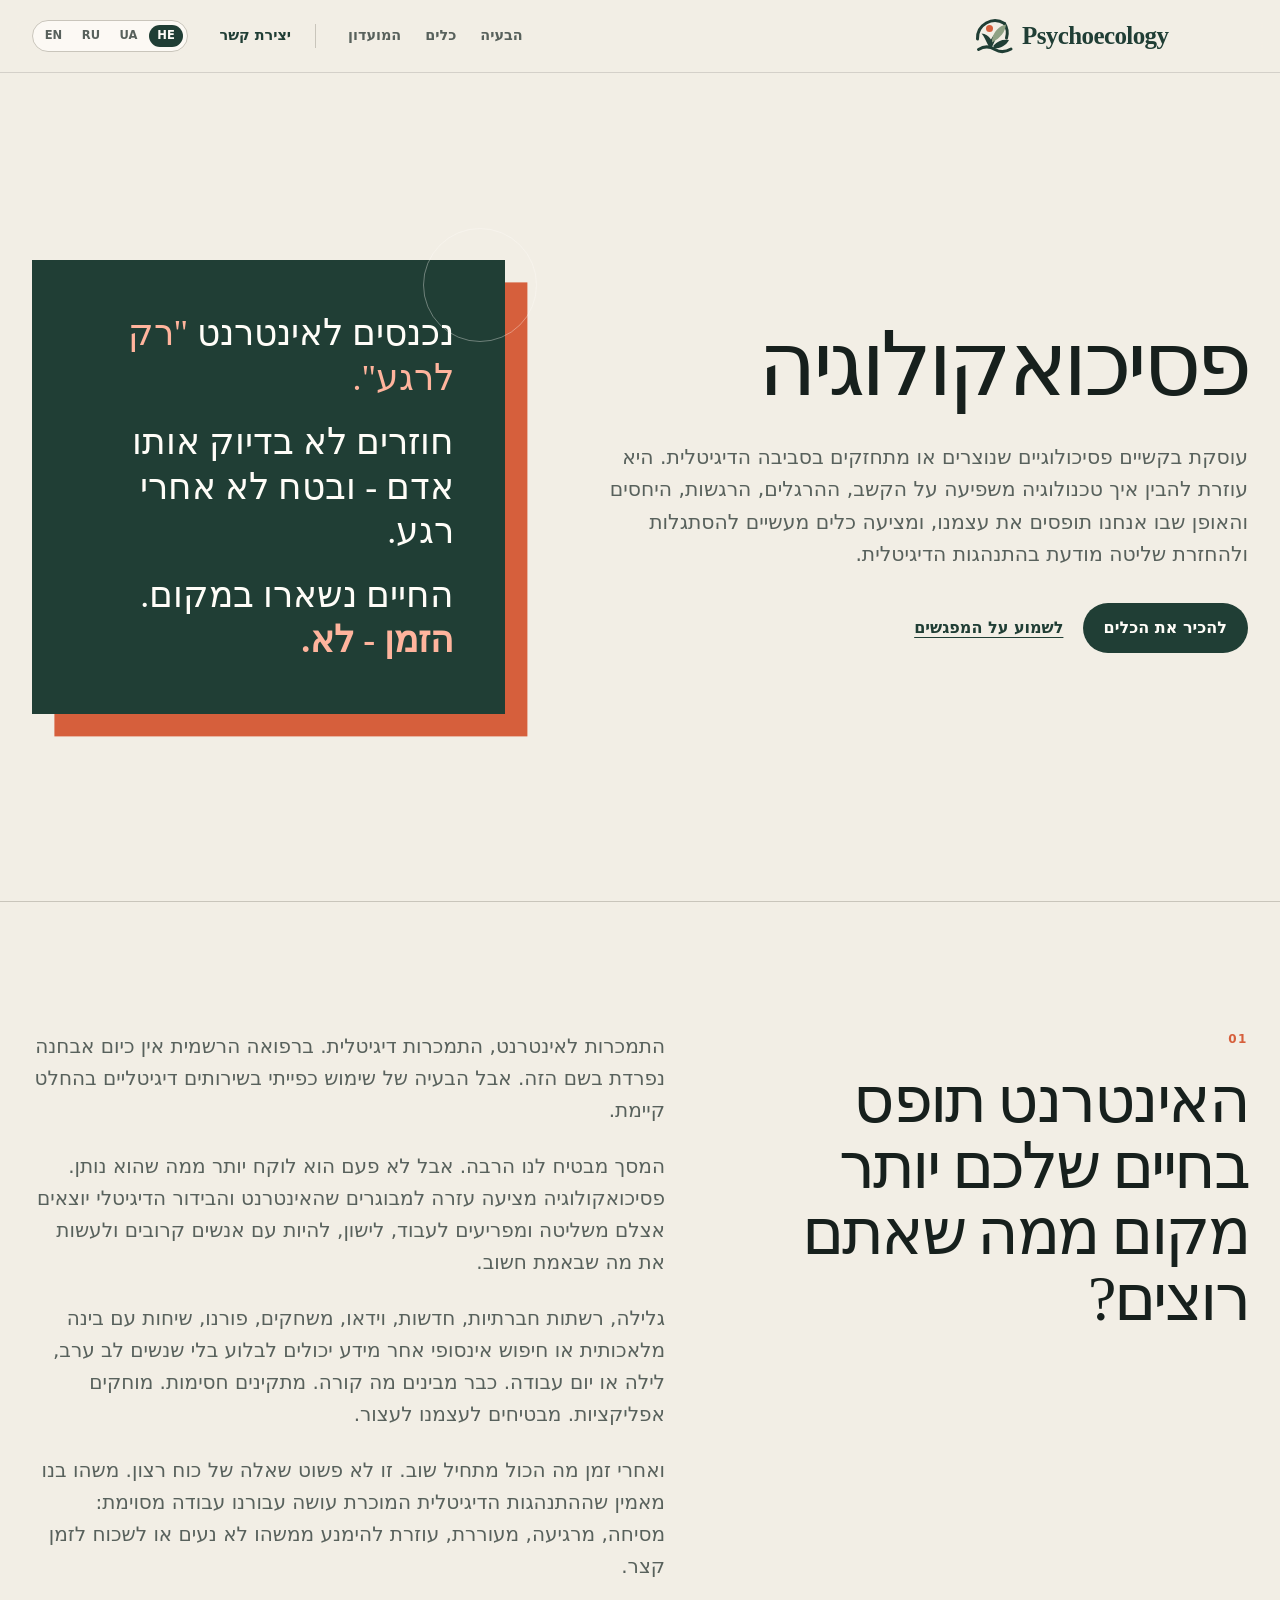
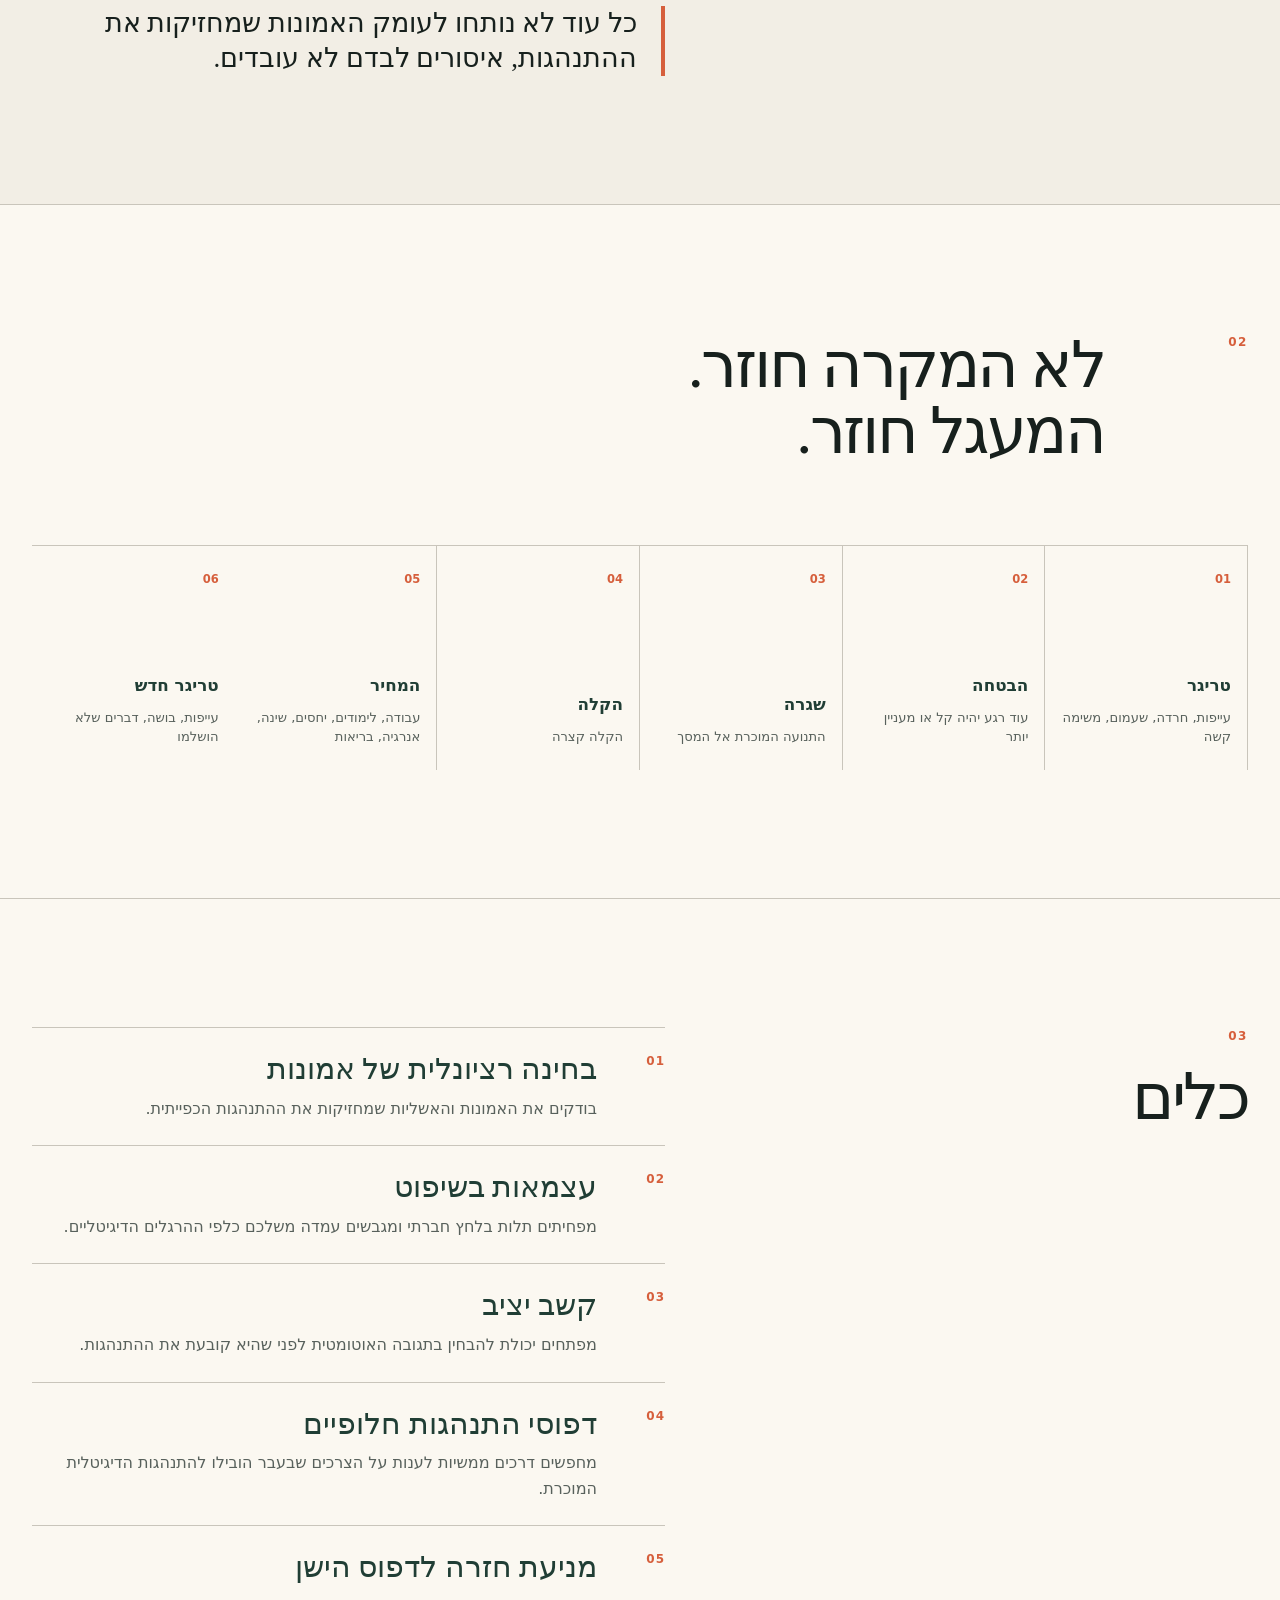
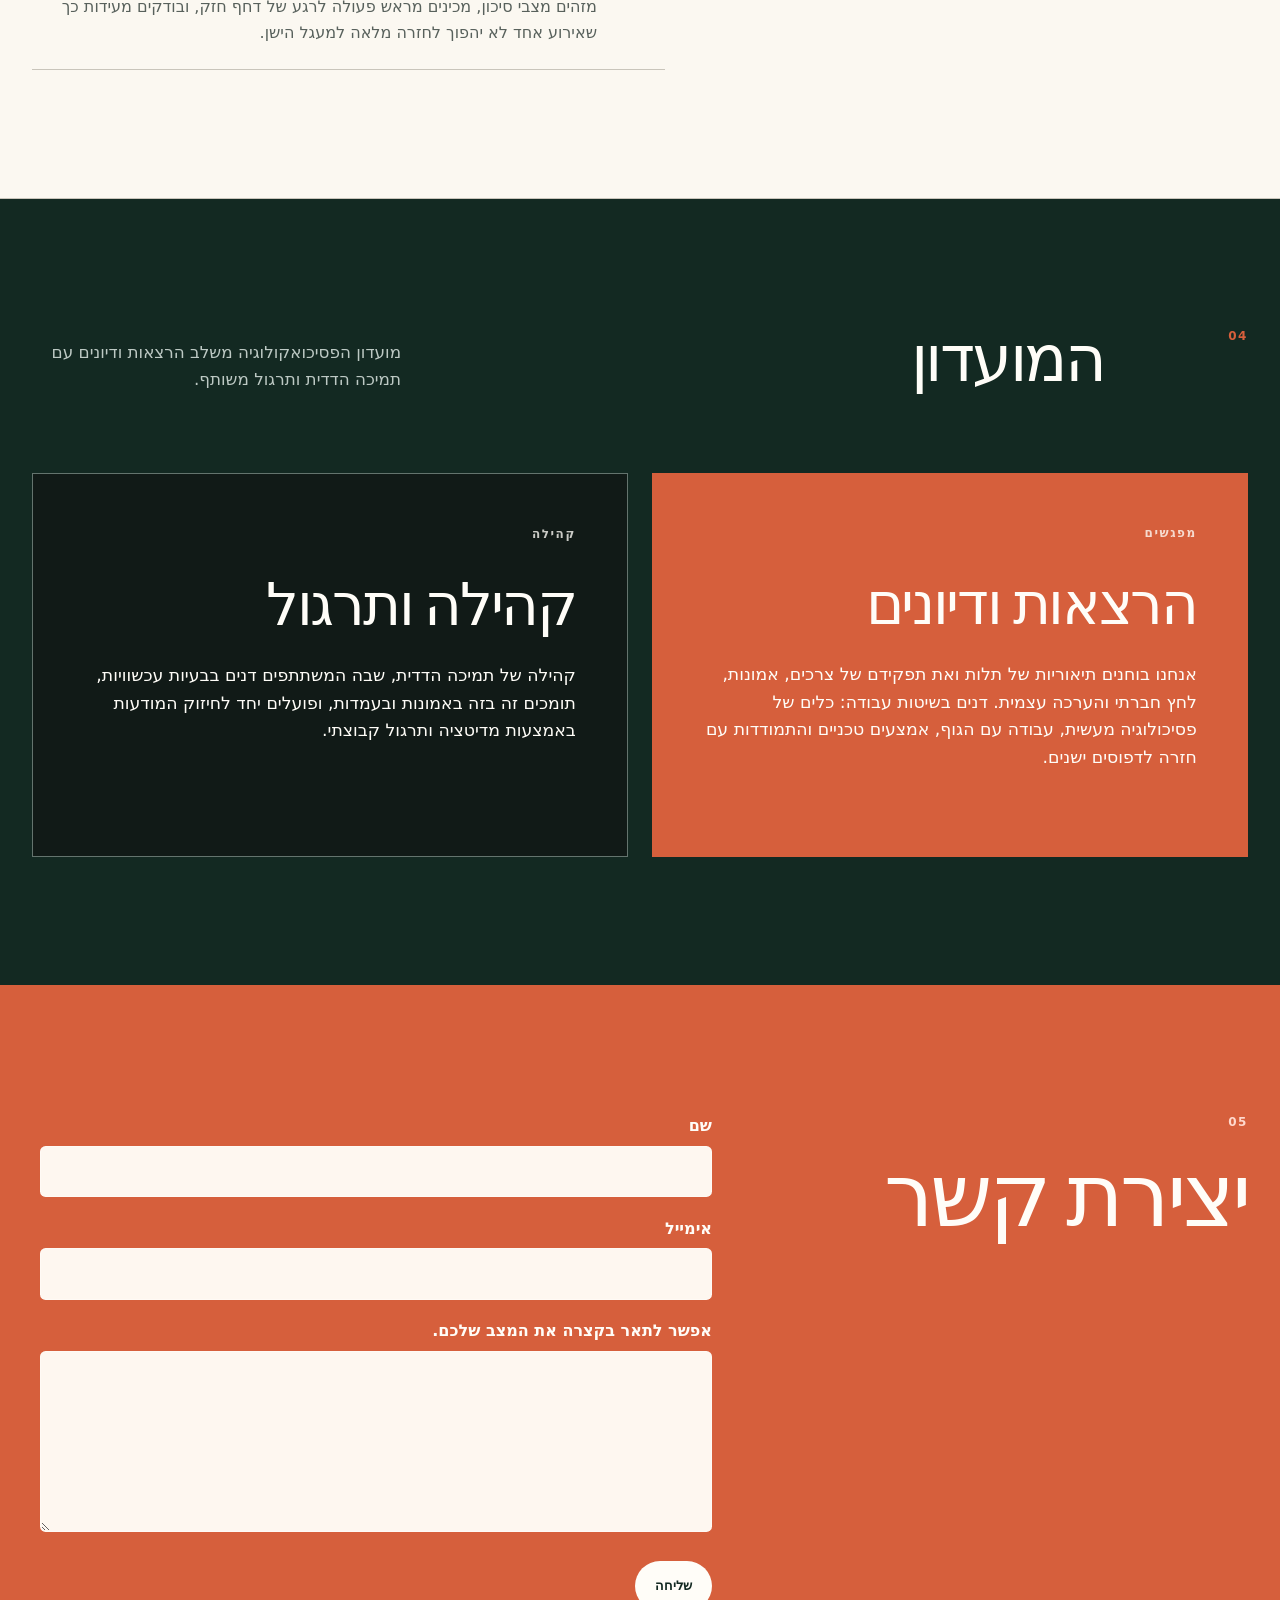
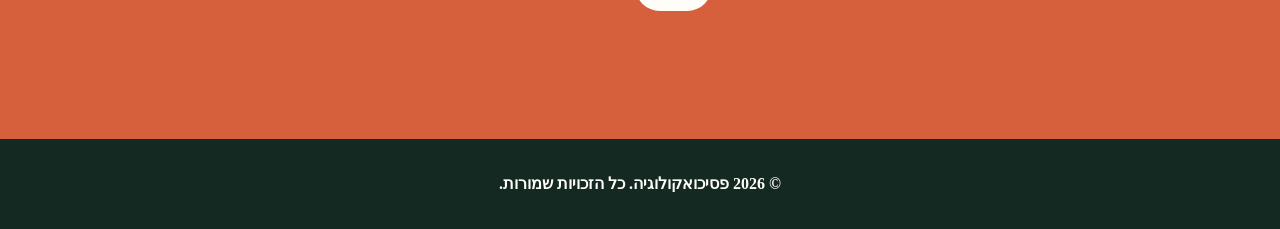
==== commit 9b76db7d: "Restore pre-redesign site with Club section" ====
--- a/he/index.html
+++ b/he/index.html
@@ -3,7 +3,7 @@
 <head>
   <meta charset="utf-8">
   <meta name="viewport" content="width=device-width, initial-scale=1">
-  <meta name="description" content="פסיכואקולוגיה היא מיזם חינוכי על האופן שבו טכנולוגיות דיגיטליות משפיעות על קשב, הרגלים, רגשות, יחסים ותפיסת העצמי.">
+  <meta name="description" content="פסיכואקולוגיה - כלים מעשיים לחיים בסביבה דיגיטלית ועזרה למבוגרים שמתקשים לשלוט בשימוש באינטרנט ובשירותים דיגיטליים.">
   <link rel="canonical" href="https://psychoecology.com/he/">
   <link rel="alternate" hreflang="en" href="https://psychoecology.com/">
   <link rel="alternate" hreflang="ru" href="https://psychoecology.com/ru/">
@@ -11,19 +11,19 @@
   <link rel="alternate" hreflang="he" href="https://psychoecology.com/he/">
   <link rel="alternate" hreflang="x-default" href="https://psychoecology.com/">
   <link rel="icon" type="image/svg+xml" sizes="any" href="../assets/favicon-v3.svg?v=3">
-  <title>פסיכואקולוגיה | פסיכולוגיה והסתגלות בעידן הדיגיטלי</title>
-  <link rel="stylesheet" href="../styles.css?v=education-1">
+  <title>פסיכואקולוגיה | עזרה בשימוש כפייתי באינטרנט ובדיגיטל</title>
+  <link rel="stylesheet" href="../styles.css">
   <link rel="stylesheet" href="../multilingual.css?v=mobile-nav-2">
 </head>
 <body>
-  <a class="skip-link" href="#content">דילוג לתוכן</a>
+  <a class="skip-link" href="#content">מעבר לתוכן</a>
 
   <header class="site-header">
     <div class="shell header-inner">
       <a class="wordmark" href="#top" aria-label="Psychoecology, תחילת העמוד"><img src="../assets/psychoecology-logo-v3.svg" alt="Psychoecology"></a>
       <nav aria-label="ניווט ראשי">
-        <a href="#about">על הפרויקט</a>
-        <a href="#topics">נושאים</a>
+        <a href="#problem">הבעיה</a>
+        <a href="#approach">כלים</a>
         <a href="#club">המועדון</a>
       </nav>
       <a class="header-contact" href="#contact">יצירת קשר</a>
@@ -41,148 +41,105 @@
       <div class="shell hero-grid">
         <div class="hero-copy">
           <h1 id="page-title">פסיכואקולוגיה</h1>
-          <p class="hero-lead">מיזם חינוכי על האופן שבו טכנולוגיות דיגיטליות משנות את הפסיכולוגיה האנושית - וכיצד אפשר להסתגל לשינויים האלה באופן מודע.</p>
+          <p class="hero-lead">עוסקת בקשיים פסיכולוגיים שנוצרים או מתחזקים בסביבה הדיגיטלית. היא עוזרת להבין איך טכנולוגיה משפיעה על הקשב, ההרגלים, הרגשות, היחסים והאופן שבו אנחנו תופסים את עצמנו, ומציעה כלים מעשיים להסתגלות ולהחזרת שליטה מודעת בהתנהגות הדיגיטלית.</p>
           <div class="hero-actions">
-            <a class="button button-primary" href="#topics">לנושאים</a>
-            <a class="text-link" href="#contact">לקבלת עדכונים על מפגשים</a>
+            <a class="button button-primary" href="#approach">להכיר את הכלים</a>
+            <a class="text-link" href="#club">לשמוע על המפגשים</a>
           </div>
         </div>
 
         <blockquote class="opening">
-          <p>הטכנולוגיה כבר אינה חלק נפרד מהחיים.</p>
-          <p>היא משפיעה על האופן שבו אנחנו מפנים קשב, למה אנחנו מצפים, איך אנחנו יוצרים קשרים ואיך אנחנו תופסים את עצמנו.</p>
-          <p><strong>אילו מיומנויות אנחנו צריכים בתגובה?</strong></p>
+          <p>נכנסים לאינטרנט <span>"רק לרגע".</span></p>
+          <p>חוזרים לא בדיוק אותו אדם - ובטח לא אחרי רגע.</p>
+          <p>החיים נשארו במקום. <strong>הזמן - לא.</strong></p>
         </blockquote>
       </div>
     </section>
 
-    <section class="section recognition" id="about" aria-labelledby="about-title">
+    <section class="section recognition" id="problem" aria-labelledby="problem-title">
       <div class="shell split">
         <div>
           <p class="section-number">01</p>
-          <h2 id="about-title">מהי פסיכואקולוגיה?</h2>
+          <h2 id="problem-title">האינטרנט תופס בחיים שלכם יותר מקום ממה שאתם רוצים?</h2>
         </div>
         <div class="body-copy">
-          <p>פסיכואקולוגיה עוסקת בקשיים פסיכולוגיים ובצורכי הסתגלות שנוצרים או מתחזקים בהשפעת טכנולוגיות דיגיטליות מודרניות. היא בוחנת כיצד טכנולוגיה משנה קשב, הרגלים, רגשות, יחסים, נורמות חברתיות ותפיסת העצמי.</p>
-          <p>המטרה אינה להפוך את הטכנולוגיה לאויב. המטרה היא להבין מה משתנה ולפתח דרכים מעשיות לשמור על יותר מודעות, שיקול דעת ובחירה בתוך סביבה דיגיטלית.</p>
-          <p>המיזם משלב הרצאות לציבור, מחקר, דיון, תרגילים מעשיים ותרגולי קשב או מדיטציה כאשר הם מתאימים לנושא.</p>
-          <p class="pull-line">סביבה טכנולוגית משתנה דורשת גם הסתגלות פסיכולוגית - לא רק מכשירים וכללים חדשים.</p>
+          <p>התמכרות לאינטרנט, התמכרות דיגיטלית. ברפואה הרשמית אין כיום אבחנה נפרדת בשם הזה. אבל הבעיה של שימוש כפייתי בשירותים דיגיטליים בהחלט קיימת.</p>
+          <p>המסך מבטיח לנו הרבה. אבל לא פעם הוא לוקח יותר ממה שהוא נותן. פסיכואקולוגיה מציעה עזרה למבוגרים שהאינטרנט והבידור הדיגיטלי יוצאים אצלם משליטה ומפריעים לעבוד, לישון, להיות עם אנשים קרובים ולעשות את מה שבאמת חשוב.</p>
+          <p>גלילה, רשתות חברתיות, חדשות, וידאו, משחקים, פורנו, שיחות עם בינה מלאכותית או חיפוש אינסופי אחר מידע יכולים לבלוע בלי שנשים לב ערב, לילה או יום עבודה. כבר מבינים מה קורה. מתקינים חסימות. מוחקים אפליקציות. מבטיחים לעצמנו לעצור.</p>
+          <p>ואחרי זמן מה הכול מתחיל שוב. זו לא פשוט שאלה של כוח רצון. משהו בנו מאמין שההתנהגות הדיגיטלית המוכרת עושה עבורנו עבודה מסוימת: מסיחה, מרגיעה, מעוררת, עוזרת להימנע ממשהו לא נעים או לשכוח לזמן קצר.</p>
+          <p class="pull-line">כל עוד לא נותחו לעומק האמונות שמחזיקות את ההתנהגות, איסורים לבדם לא עובדים.</p>
         </div>
       </div>
     </section>
 
-    <section class="section topics-section" id="topics" aria-labelledby="topics-title">
+    <section class="section loop-section" aria-labelledby="loop-title">
+      <div class="shell">
+        <div class="section-heading">
+          <p class="section-number">02</p>
+          <h2 id="loop-title">לא המקרה חוזר. המעגל חוזר.</h2>
+        </div>
+        <ol class="loop" aria-label="מעגל של התנהגות דיגיטלית">
+          <li><span>01</span><strong>טריגר</strong><small>עייפות, חרדה, שעמום, משימה קשה</small></li>
+          <li><span>02</span><strong>הבטחה</strong><small>עוד רגע יהיה קל או מעניין יותר</small></li>
+          <li><span>03</span><strong>שגרה</strong><small>התנועה המוכרת אל המסך</small></li>
+          <li><span>04</span><strong>הקלה</strong><small>הקלה קצרה</small></li>
+          <li><span>05</span><strong>המחיר</strong><small>עבודה, לימודים, יחסים, שינה, אנרגיה, בריאות</small></li>
+          <li><span>06</span><strong>טריגר חדש</strong><small>עייפות, בושה, דברים שלא הושלמו</small></li>
+        </ol>
+      </div>
+    </section>
+
+    <section class="section approach" id="approach" aria-labelledby="approach-title">
+      <div class="shell split">
+        <div>
+          <p class="section-number">03</p>
+          <h2 id="approach-title">כלים</h2>
+        </div>
+        <ol class="method-points">
+          <li><span>01</span><div><h3>בחינה רציונלית של אמונות</h3><p>בודקים את האמונות והאשליות שמחזיקות את ההתנהגות הכפייתית.</p></div></li>
+          <li><span>02</span><div><h3>עצמאות בשיפוט</h3><p>מפחיתים תלות בלחץ חברתי ומגבשים עמדה משלכם כלפי ההרגלים הדיגיטליים.</p></div></li>
+          <li><span>03</span><div><h3>קשב יציב</h3><p>מפתחים יכולת להבחין בתגובה האוטומטית לפני שהיא קובעת את ההתנהגות.</p></div></li>
+          <li><span>04</span><div><h3>דפוסי התנהגות חלופיים</h3><p>מחפשים דרכים ממשיות לענות על הצרכים שבעבר הובילו להתנהגות הדיגיטלית המוכרת.</p></div></li>
+          <li><span>05</span><div><h3>מניעת חזרה לדפוס הישן</h3><p>מזהים מצבי סיכון, מכינים מראש פעולה לרגע של דחף חזק, ובודקים מעידות כך שאירוע אחד לא יהפוך לחזרה מלאה למעגל הישן.</p></div></li>
+        </ol>
+      </div>
+    </section>
+    <section class="section club-section" id="club" aria-labelledby="club-title">
       <div class="shell">
         <div class="section-heading narrow-heading">
-          <p class="section-number">02</p>
-          <h2 id="topics-title">נושאים</h2>
-          <p>פסיכואקולוגיה רחבה יותר מנושא ההתמכרות הדיגיטלית. אלה כמה מהשאלות שהמיזם בוחן.</p>
+          <p class="section-number">04</p>
+          <h2 id="club-title">המועדון</h2>
+          <p>מועדון הפסיכואקולוגיה משלב הרצאות ודיונים עם תמיכה הדדית ותרגול משותף.</p>
         </div>
-        <div class="topic-grid">
-          <article class="topic-card">
-            <p class="topic-number">01</p>
-            <h3>קשב וגירוי</h3>
-            <p>מה קורה לקשב מתמשך, לשעמום, לקריאה ולשקט כאשר גירוי חזק זמין כל הזמן?</p>
+
+        <div class="club-grid">
+          <article class="club-card club-card-primary">
+            <p class="club-label">מפגשים</p>
+            <h3>הרצאות ודיונים</h3>
+            <p>אנחנו בוחנים תיאוריות של תלות ואת תפקידם של צרכים, אמונות, לחץ חברתי והערכה עצמית. דנים בשיטות עבודה: כלים של פסיכולוגיה מעשית, עבודה עם הגוף, אמצעים טכניים והתמודדות עם חזרה לדפוסים ישנים.</p>
           </article>
-          <article class="topic-card">
-            <p class="topic-number">02</p>
-            <h3>הרגלים דיגיטליים</h3>
-            <p>למה פעולות מסוימות ברשת חוזרות גם כשאנחנו כבר לא רוצים בהן, ומה הופך שינוי למציאותי יותר?</p>
-          </article>
-          <article class="topic-card">
-            <p class="topic-number">03</p>
-            <h3>אמונות ונורמות חברתיות</h3>
-            <p>כיצד פלטפורמות, הסביבה החברתית, פרסום וציפיות תרבותיות חדשות משפיעים על מה שנראה נורמלי או הכרחי?</p>
-          </article>
-          <article class="topic-card">
-            <p class="topic-number">04</p>
-            <h3>יחסים ותפיסת העצמי</h3>
-            <p>כיצד השוואה ברשת, זהות ציבורית, מדדים וזמינות מתמדת משפיעים על יחסים ועל האופן שבו אנחנו תופסים את עצמנו?</p>
-          </article>
-          <article class="topic-card">
-            <p class="topic-number">05</p>
-            <h3>בינה מלאכותית, חשיבה ועבודה</h3>
-            <p>כיצד עוזרי AI ואוטומציה משנים מסוגלות, מחברוּת, תלות, למידה וציפיות מעבודה?</p>
-          </article>
-          <article class="topic-card">
-            <p class="topic-number">06</p>
-            <h3>מידע ואי-ודאות</h3>
-            <p>כיצד חדשות, חיפוש אינסופי, בדיקות חוזרות ועומס מידע משפיעים על אמון, חרדה וקבלת החלטות?</p>
+
+          <article class="club-card club-card-secondary">
+            <p class="club-label">קהילה</p>
+            <h3>קהילה ותרגול</h3>
+            <p>קהילה של תמיכה הדדית, שבה המשתתפים דנים בבעיות עכשוויות, תומכים זה בזה באמונות ובעמדות, ופועלים יחד לחיזוק המודעות באמצעות מדיטציה ותרגול קבוצתי.</p>
           </article>
         </div>
       </div>
     </section>
 
-    <section class="section club-section" id="club" aria-labelledby="club-title">
+    <section class="section testimonials" hidden aria-labelledby="testimonials-title">
       <div class="shell">
-        <div class="section-heading narrow-heading">
-          <p class="section-number">03</p>
-          <h2 id="club-title">מועדון פסיכואקולוגיה</h2>
-          <p>הפורמט החי המרכזי הוא הרצאה-סמינר לציבור: נושא אחד, רעיונות שימושיים, תרגול ודיון.</p>
-        </div>
-
-        <div class="club-grid">
-          <article class="club-card club-main">
-            <p class="offer-label">מפגשים לציבור</p>
-            <h3>הרצאה, תרגול, דיון</h3>
-            <p class="club-lead">כל מפגש אמור להיות שימושי בפני עצמו, ובו בזמן לתת סיבה לחזור ולהמשיך את השיחה.</p>
-            <ul class="format-list">
-              <li>הרצאה ממוקדת על שאלה אחת בפסיכואקולוגיה</li>
-              <li>מחקרים, ספרים או התפתחויות טכנולוגיות רלוונטיות</li>
-              <li>תרגיל מעשי או ניסוי קטן</li>
-              <li>דיון בשאלות ובמצבים קונקרטיים</li>
-              <li>תרגול קשב או מדיטציה קצר כאשר הוא מתאים</li>
-            </ul>
-            <a class="button button-light" href="#contact">מעניין אותי לשמוע על מפגשים עתידיים</a>
-          </article>
-
-          <article class="club-card club-detail">
-            <p class="offer-label">מתחילים בקטן</p>
-            <h3>המחזור הציבורי הראשון</h3>
-            <p>המחזור הראשון קטן בכוונה: ארבעה מפגשים לפני קביעת קצב קבוע.</p>
-            <p>המטרה היא ללמוד אילו נושאים אנשים רוצים להמשיך, איזה פורמט יוצר דיון אמיתי ומה אפשר לקיים לצד עבודה רגילה.</p>
-            <p class="club-note">אין צורך בפלטפורמת חברות או במערכת קהילה מורכבת כדי להתחיל.</p>
-          </article>
-        </div>
-      </div>
-    </section>
-
-    <section class="section approach" id="tools" aria-labelledby="tools-title">
-      <div class="shell split">
-        <div>
-          <p class="section-number">04</p>
-          <h2 id="tools-title">כלי עבודה</h2>
-          <p class="section-side-note">חמישה כיוונים חוזרים עוזרים לבנות את הדיון והעבודה המעשית.</p>
-        </div>
-        <ol class="method-points">
-          <li><span>01</span><div><h3>בחינת אמונות</h3><p>לשאול מה טכנולוגיה או התנהגות מסוימת מבטיחה לכאורה, ולהשוות את ההבטחה לחוויה בפועל.</p></div></li>
-          <li><span>02</span><div><h3>שיקול דעת עצמאי</h3><p>להפריד בין צרכים ומסקנות אישיות לבין הנחות שמחוזקות על ידי הסביבה, פלטפורמות והתרבות הדיגיטלית.</p></div></li>
-          <li><span>03</span><div><h3>קשב יציב</h3><p>לזהות מצבים פנימיים, טריגרים ותגובות אוטומטיות מוקדם מספיק כדי להשאיר מקום לבחירה מודעת.</p></div></li>
-          <li><span>04</span><div><h3>צרכים וחלופות</h3><p>לזהות את הצורך האמיתי שמאחורי דפוס חוזר ולבחון דרכים מעשיות אחרות לענות עליו.</p></div></li>
-          <li><span>05</span><div><h3>למידה מחזרה לדפוסים ישנים</h3><p>להתייחס לחזרה לדפוס ישן כמידע: מה קרה, מה השתנה ולמה אפשר להתכונן אחרת בפעם הבאה?</p></div></li>
-        </ol>
-      </div>
-    </section>
-
-    <section class="section boundaries" aria-labelledby="boundaries-title">
-      <div class="shell split">
-        <div>
-          <p class="section-number">05</p>
-          <h2 id="boundaries-title">חינוכי, לא קליני</h2>
-        </div>
-        <div class="body-copy">
-          <p>פסיכואקולוגיה היא מיזם חינוכי. היא אינה מספקת טיפול רפואי, פסיכותרפיה, פסיכיאטריה, אבחון או תמיכה במצבי משבר.</p>
-          <p>השתתפות בדיונים ובתרגילים היא בחירה. אפשר לא לענות על שאלות אישיות או לא להשתתף בתרגול; תרגולי קשב ומדיטציה מוצגים כתרגול חינוכי ולא כטיפול.</p>
-        </div>
+        <p class="section-number">05</p>
+        <h2 id="testimonials-title">המלצות</h2>
       </div>
     </section>
 
     <section class="contact-section" id="contact" aria-labelledby="contact-title">
-      <div class="shell contact-grid">
+      <div class="shell contact-grid" style="gap: clamp(4rem, 10vw, 9rem);">
         <div>
-          <p class="section-number light-number">06</p>
-          <h2 id="contact-title">להישאר בקשר</h2>
-          <p class="contact-lead">אם תרצו לשמוע על מפגשים עתידיים, להציע נושא או לדבר על הרצאה או שיתוף פעולה, שלחו הודעה.</p>
+          <p class="section-number light-number">05</p>
+          <h2 id="contact-title" style="font-size: clamp(3rem, 7vw, 5.5rem);">יצירת קשר</h2>
         </div>
         <div>
           <form class="contact-form" action="https://formspree.io/f/xdeonpbv" method="post">
@@ -200,7 +157,7 @@
             </div>
 
             <div class="form-field">
-              <label for="message">הודעה</label>
+              <label for="message">אפשר לתאר בקצרה את המצב שלכם.</label>
               <textarea id="message" name="message" rows="6" required></textarea>
             </div>
 
@@ -213,9 +170,8 @@
   </main>
 
   <footer>
-    <div class="shell footer-inner">
-      <p>פסיכואקולוגיה</p>
-      <p>© 2026 Psychoecology. כל הזכויות שמורות.</p>
+    <div class="shell footer-inner" style="justify-content: center; text-align: center;">
+      <p>© 2026 פסיכואקולוגיה. כל הזכויות שמורות.</p>
     </div>
   </footer>
   <script>
@@ -224,4 +180,4 @@
     }
   </script>
 </body>
-</html>
+</html>
--- a/styles.css
+++ b/styles.css
@@ -859,3 +859,69 @@
     transition: none;
   }
 }
+
+
+/* Psychoecology Club */
+.club-section {
+  background: var(--forest-dark);
+  color: var(--white);
+}
+
+.club-grid {
+  margin-top: clamp(3rem, 7vw, 5rem);
+  display: grid;
+  grid-template-columns: 1fr 1fr;
+  gap: 1.5rem;
+  align-items: stretch;
+}
+
+.club-card {
+  min-height: 24rem;
+  padding: clamp(2rem, 4vw, 3.5rem);
+}
+
+.club-card-primary {
+  background: var(--signal);
+}
+
+.club-card-secondary {
+  border: 1px solid #64746e;
+  background: #111a17;
+}
+
+.club-label {
+  margin: 0;
+  font-size: 0.75rem;
+  font-weight: 800;
+  letter-spacing: 0.13em;
+  text-transform: uppercase;
+  opacity: 0.78;
+}
+
+.club-card h3 {
+  max-width: 12ch;
+  margin: 2rem 0 0;
+  font-size: clamp(2.1rem, 4.5vw, 4rem);
+  font-weight: 500;
+  letter-spacing: -0.04em;
+  line-height: 1;
+}
+
+.club-card > p:last-child {
+  max-width: 38rem;
+  margin: 1.75rem 0 0;
+  font-size: 1.08rem;
+}
+
+@media (max-width: 62rem) {
+  .club-grid {
+    grid-template-columns: 1fr;
+  }
+}
+
+@media (max-width: 44rem) {
+  .club-card {
+    min-height: auto;
+    padding: 1.5rem;
+  }
+}
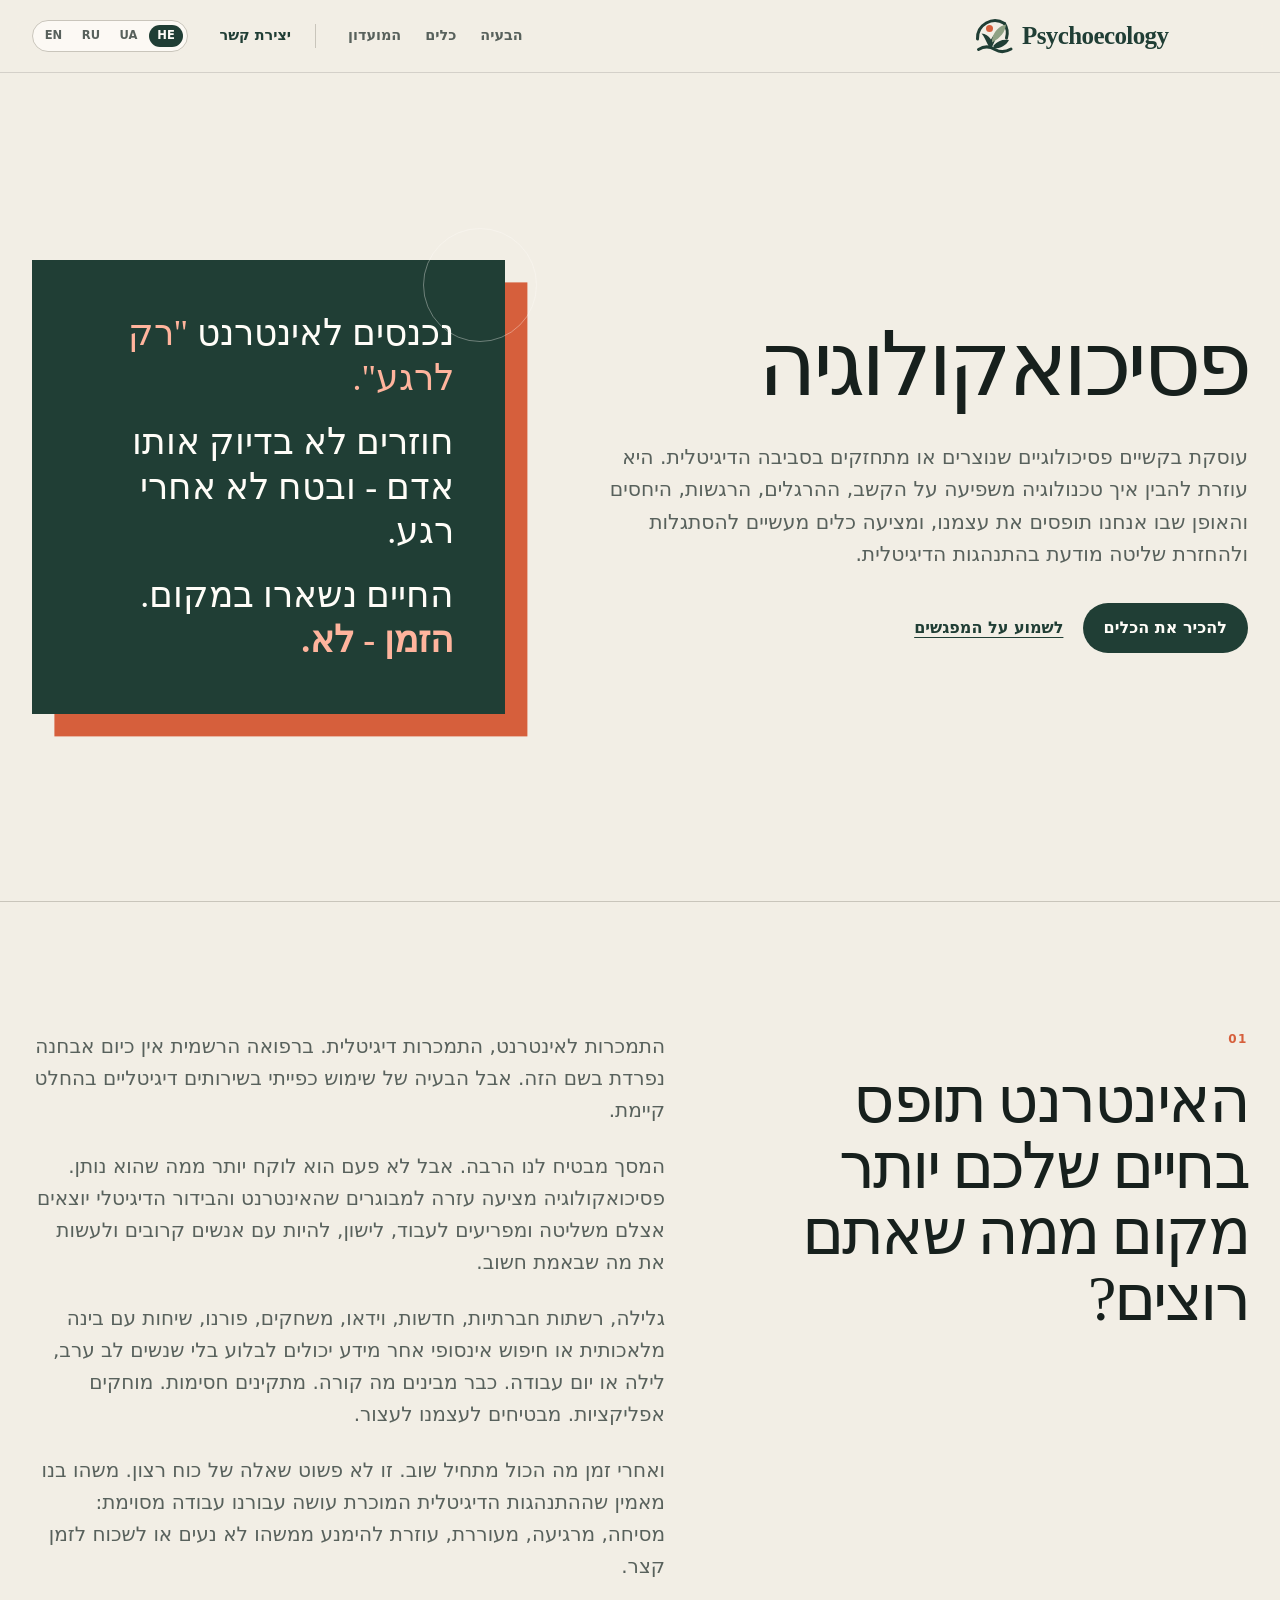
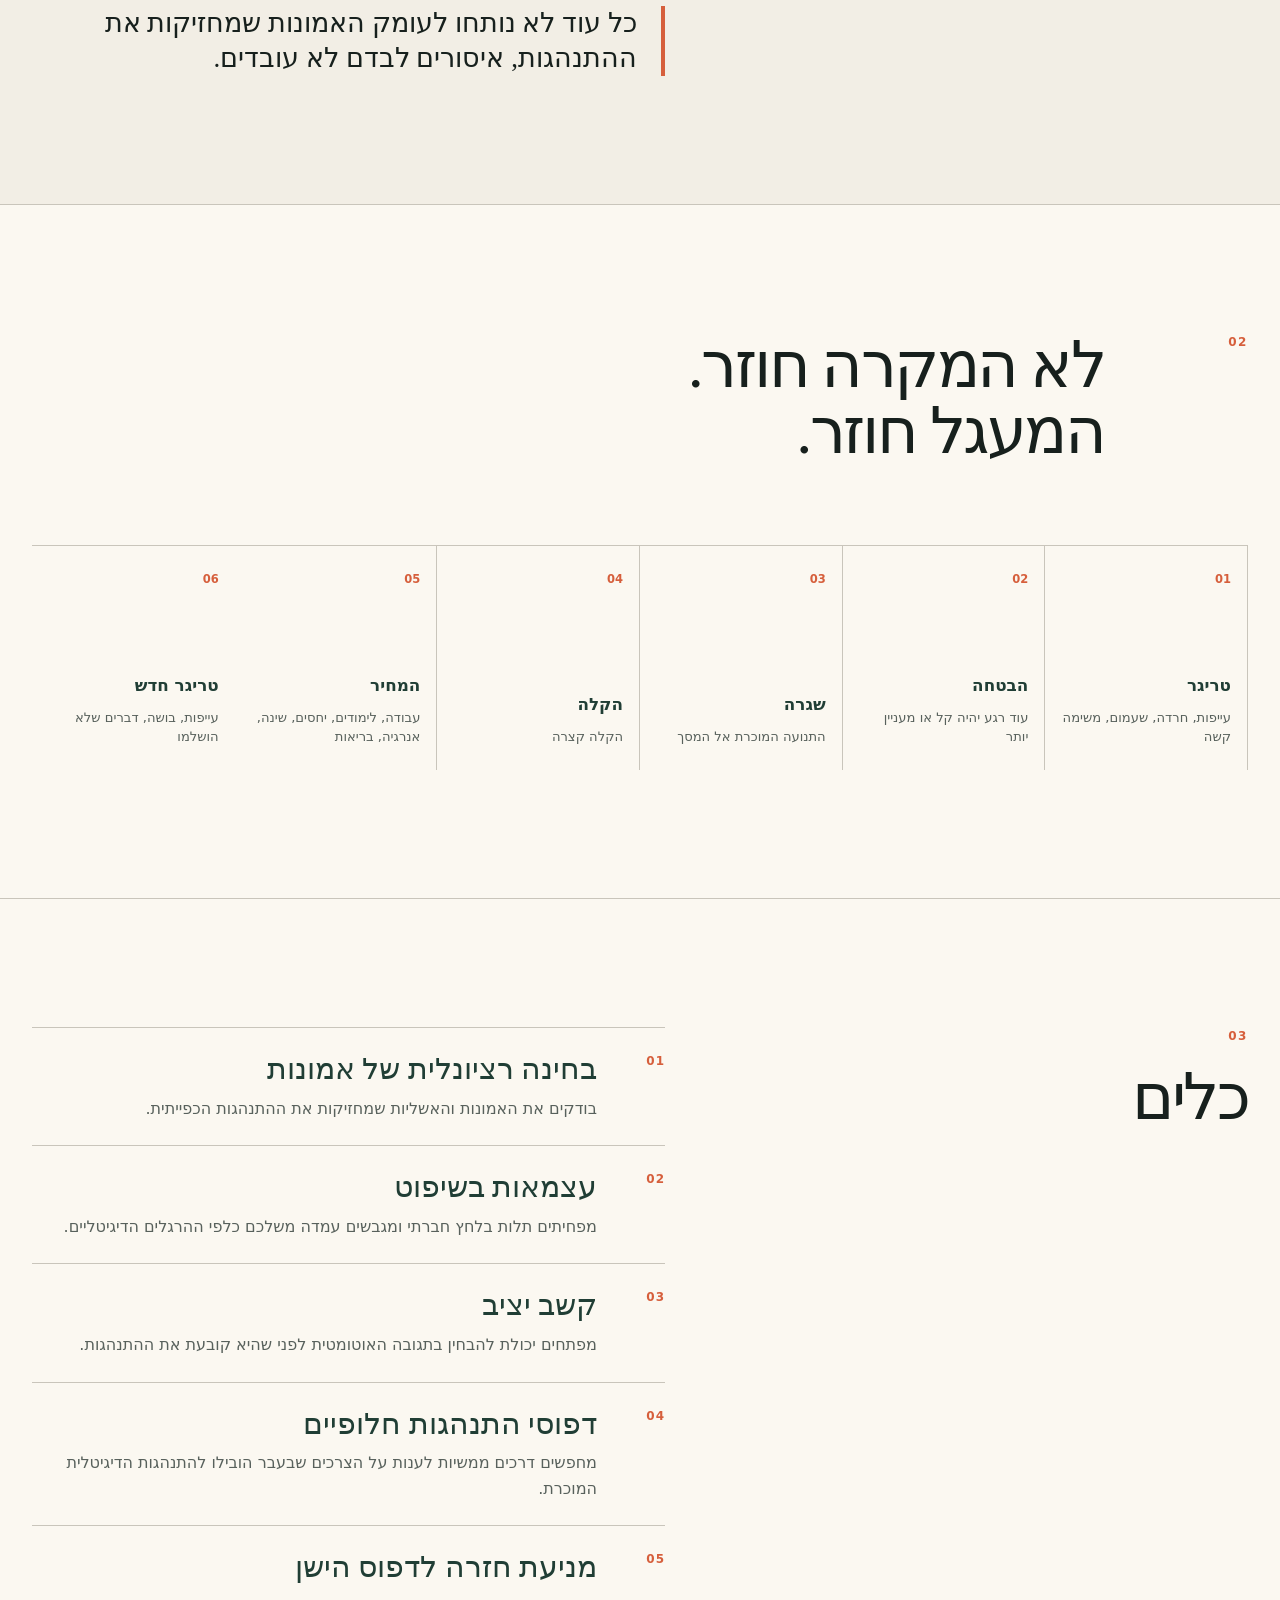
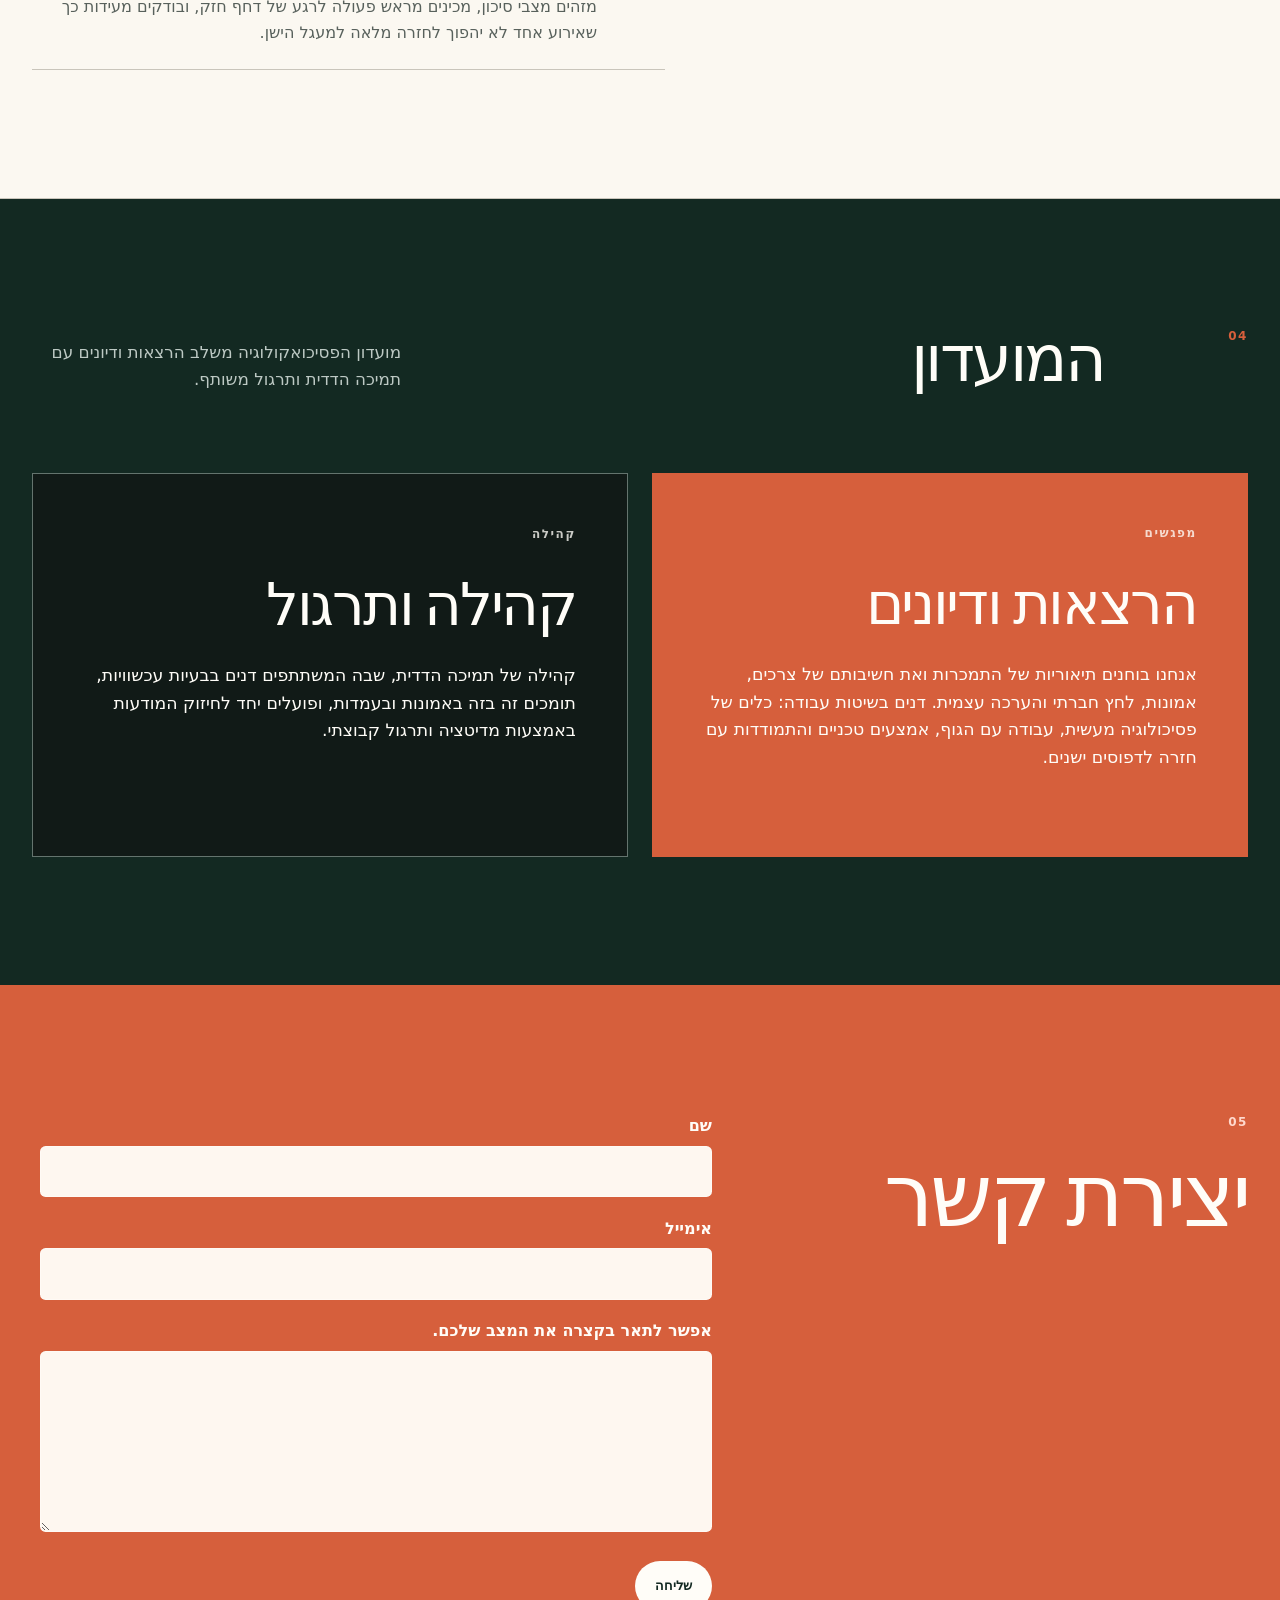
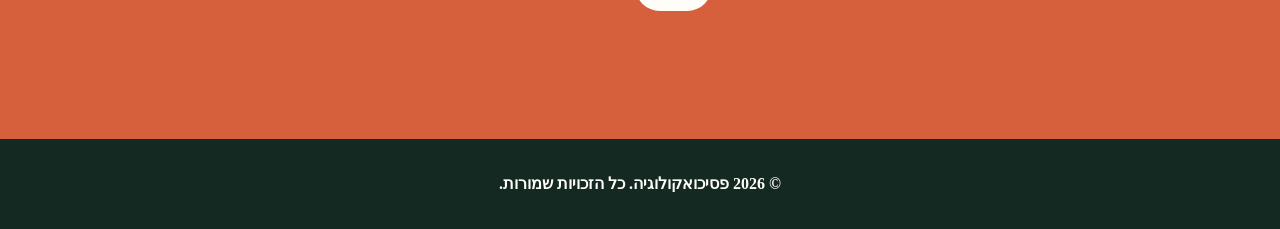
==== commit 88f4167a: "Refine Club wording and remove comparison snapshot" ====
--- a/he/index.html
+++ b/he/index.html
@@ -116,7 +116,7 @@
           <article class="club-card club-card-primary">
             <p class="club-label">מפגשים</p>
             <h3>הרצאות ודיונים</h3>
-            <p>אנחנו בוחנים תיאוריות של תלות ואת תפקידם של צרכים, אמונות, לחץ חברתי והערכה עצמית. דנים בשיטות עבודה: כלים של פסיכולוגיה מעשית, עבודה עם הגוף, אמצעים טכניים והתמודדות עם חזרה לדפוסים ישנים.</p>
+            <p>אנחנו בוחנים תיאוריות של התמכרות ואת חשיבותם של צרכים, אמונות, לחץ חברתי והערכה עצמית. דנים בשיטות עבודה: כלים של פסיכולוגיה מעשית, עבודה עם הגוף, אמצעים טכניים והתמודדות עם חזרה לדפוסים ישנים.</p>
           </article>
 
           <article class="club-card club-card-secondary">
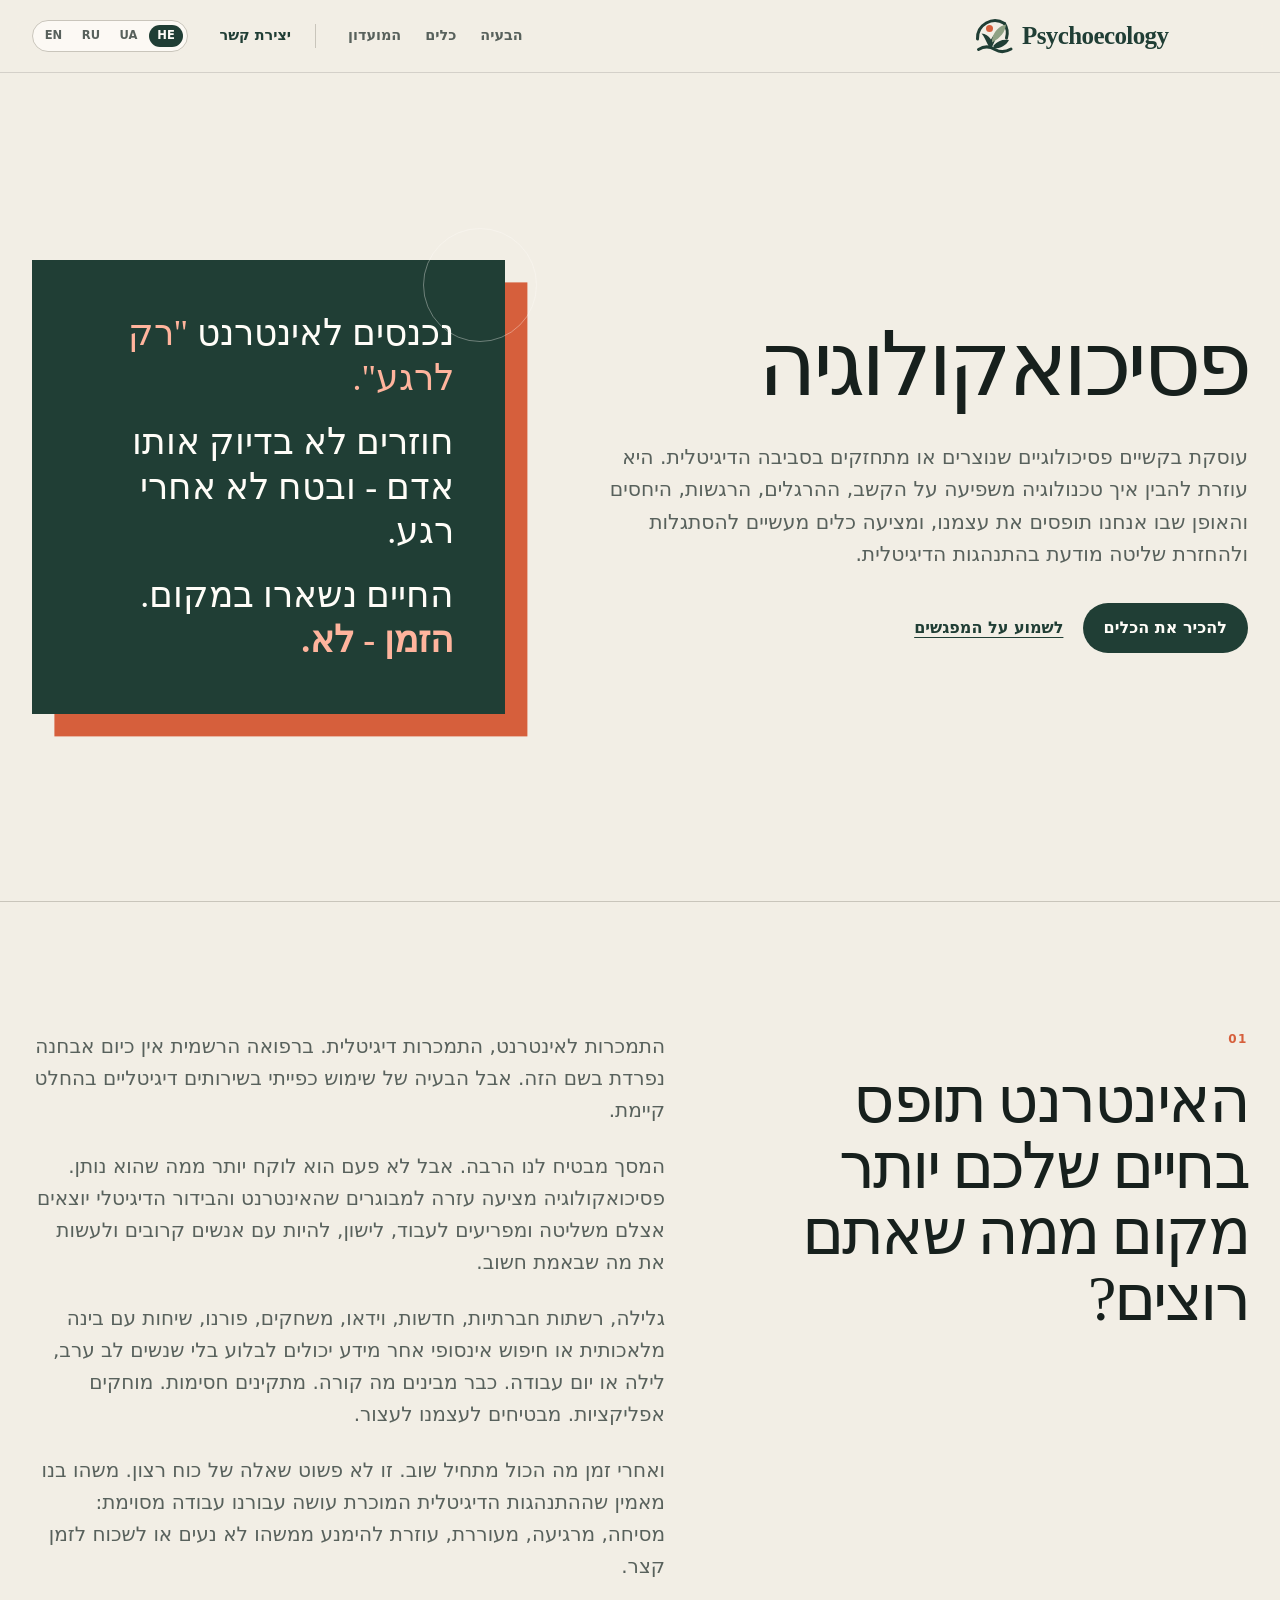
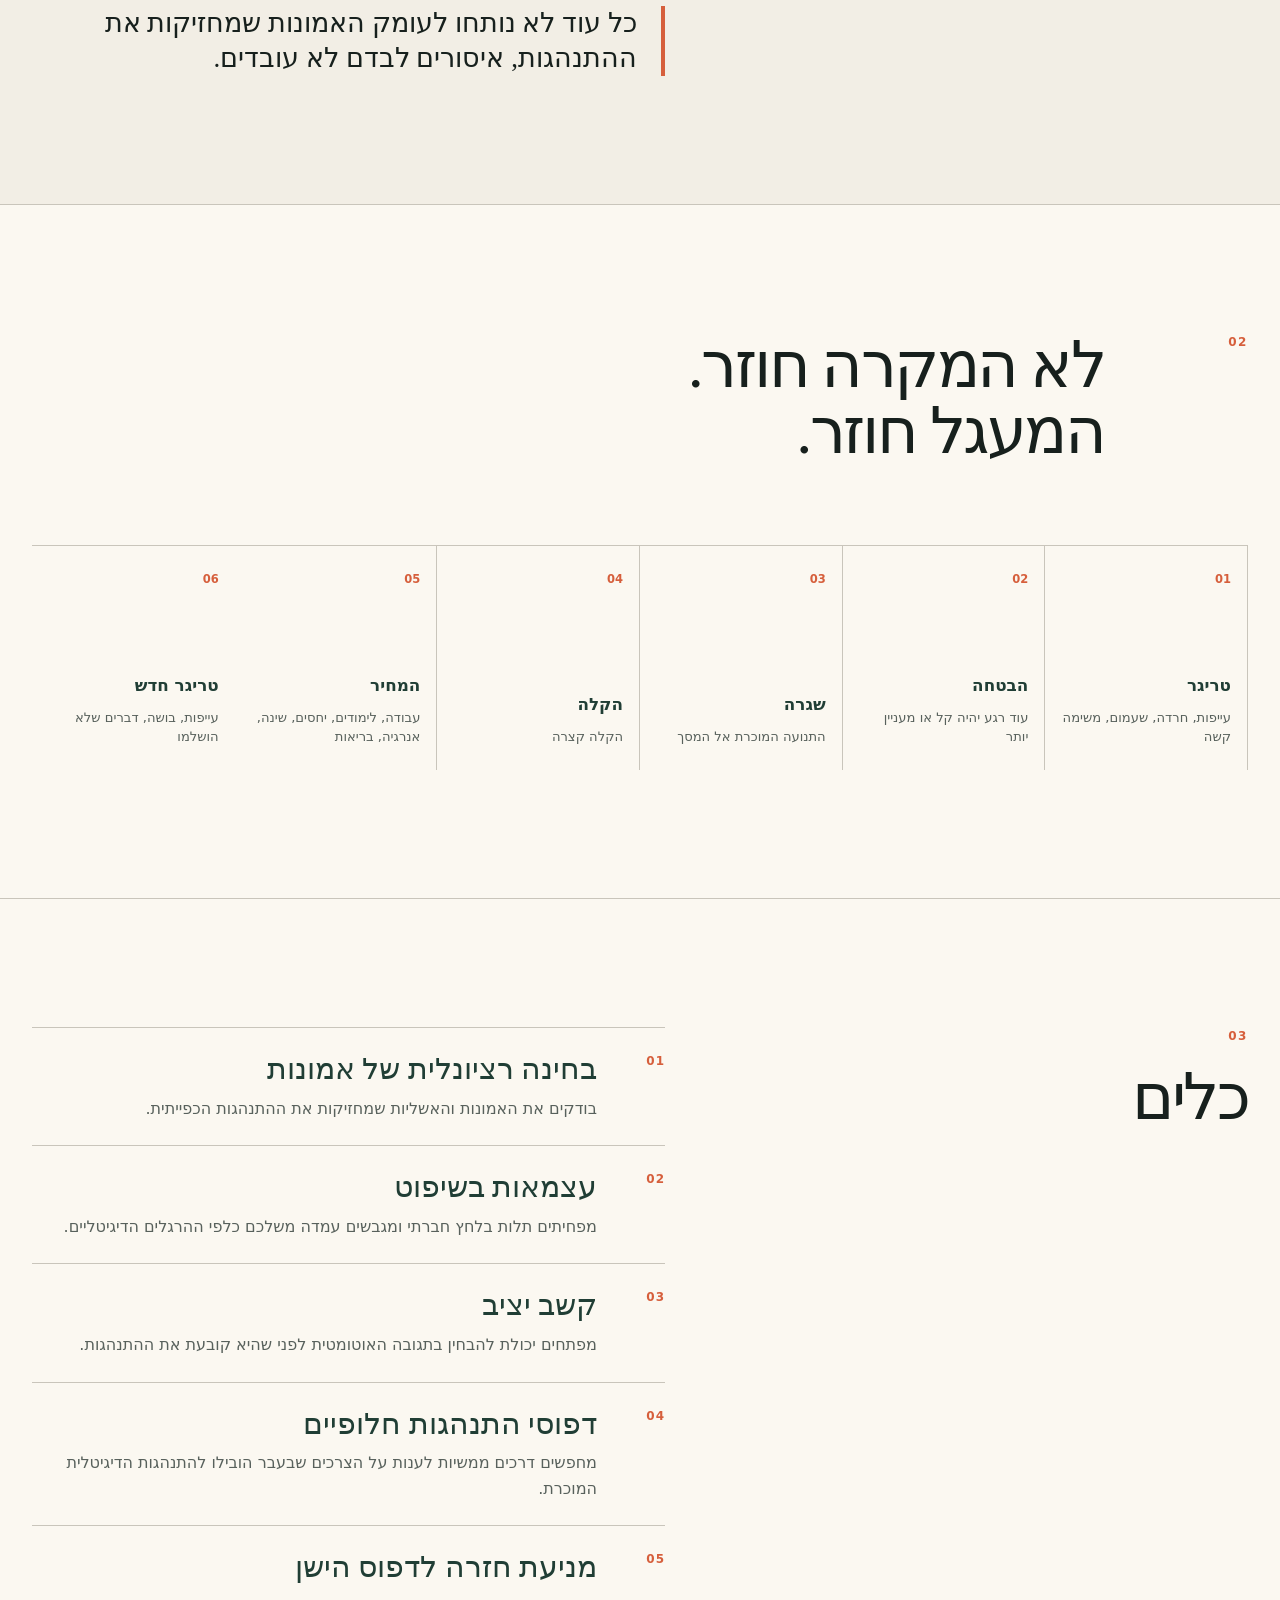
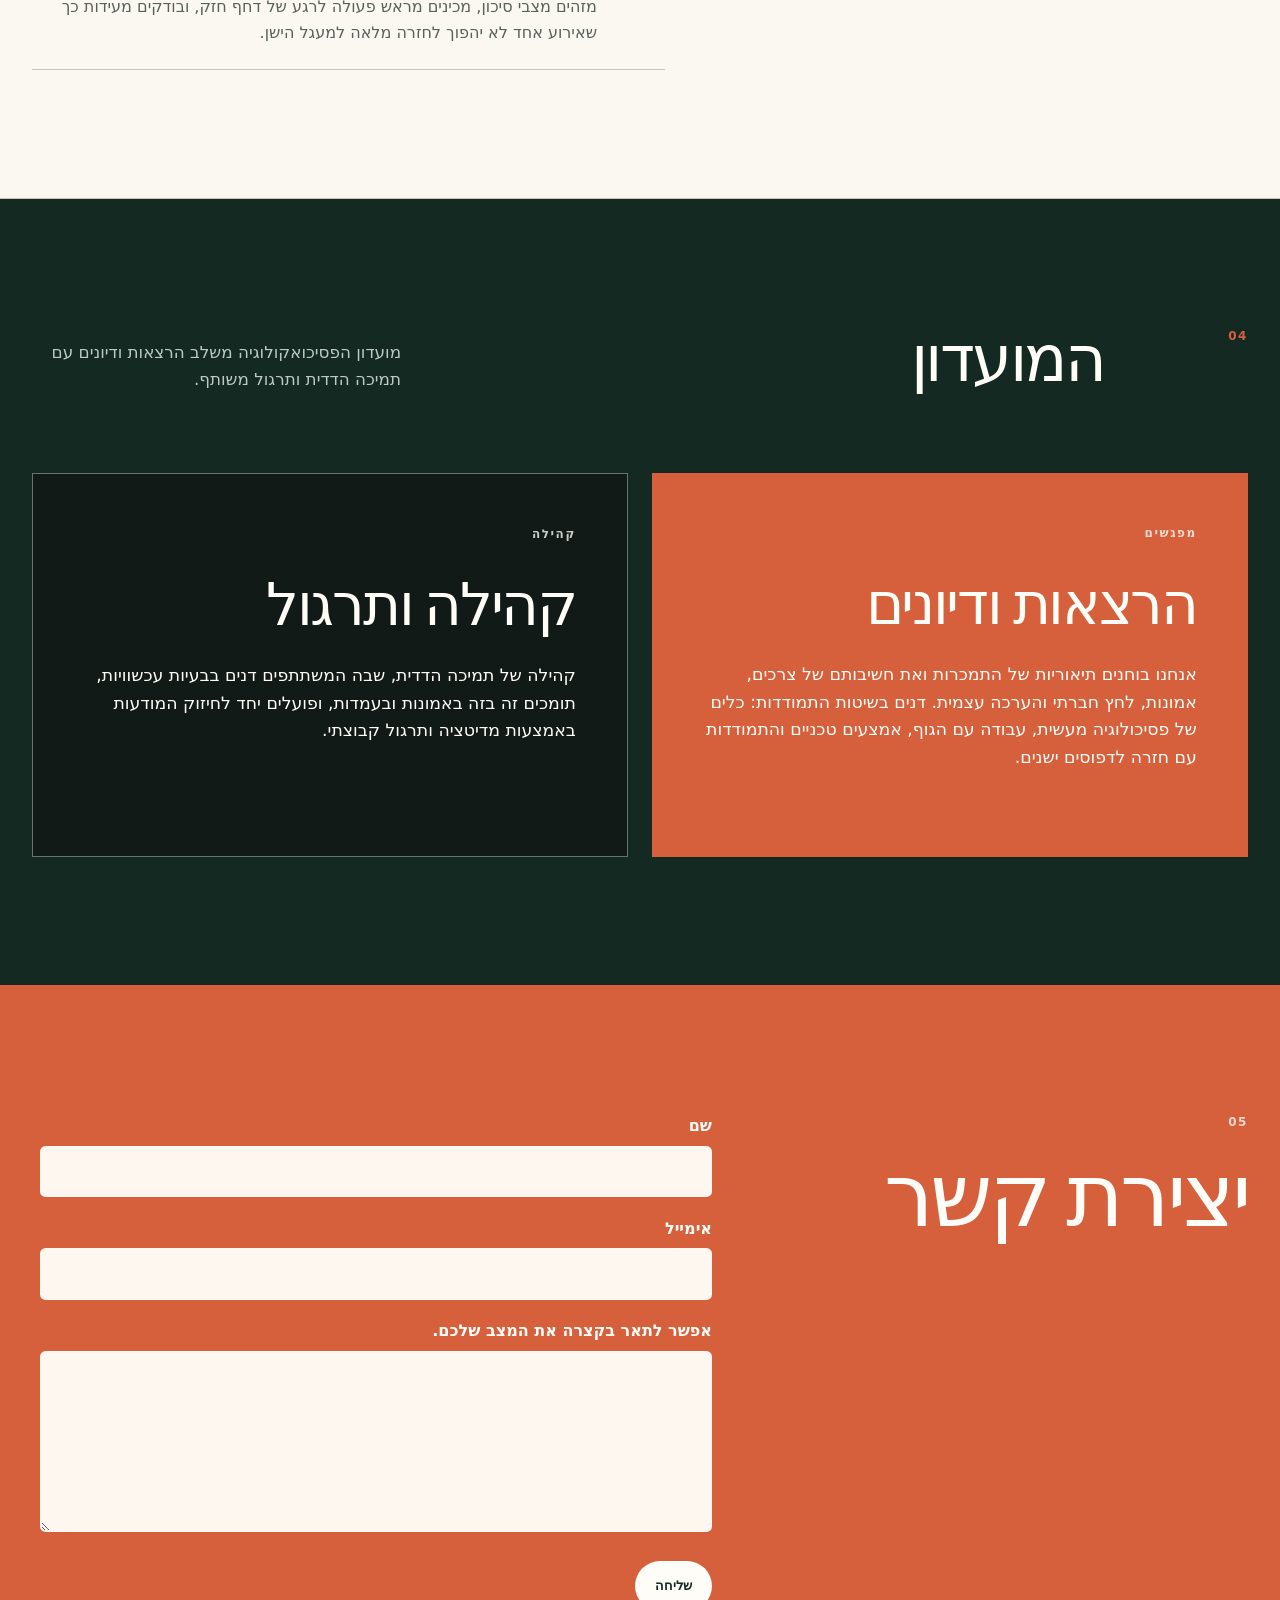
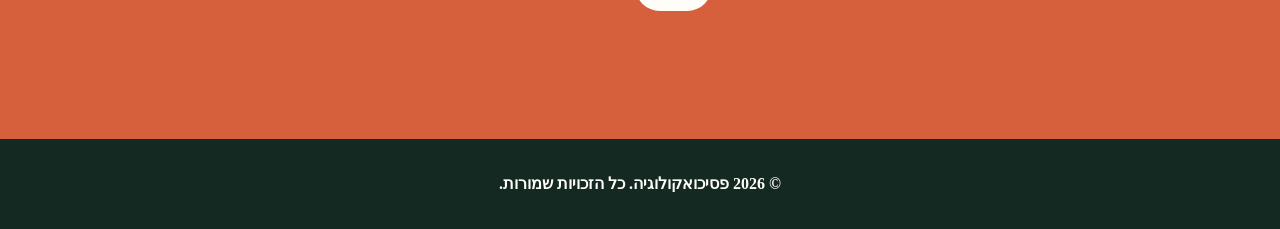
==== commit 24aa5e80: "Refine Hebrew Club wording" ====
--- a/he/index.html
+++ b/he/index.html
@@ -116,7 +116,7 @@
           <article class="club-card club-card-primary">
             <p class="club-label">מפגשים</p>
             <h3>הרצאות ודיונים</h3>
-            <p>אנחנו בוחנים תיאוריות של התמכרות ואת חשיבותם של צרכים, אמונות, לחץ חברתי והערכה עצמית. דנים בשיטות עבודה: כלים של פסיכולוגיה מעשית, עבודה עם הגוף, אמצעים טכניים והתמודדות עם חזרה לדפוסים ישנים.</p>
+            <p>אנחנו בוחנים תיאוריות של התמכרות ואת חשיבותם של צרכים, אמונות, לחץ חברתי והערכה עצמית. דנים בשיטות התמודדות: כלים של פסיכולוגיה מעשית, עבודה עם הגוף, אמצעים טכניים והתמודדות עם חזרה לדפוסים ישנים.</p>
           </article>
 
           <article class="club-card club-card-secondary">
